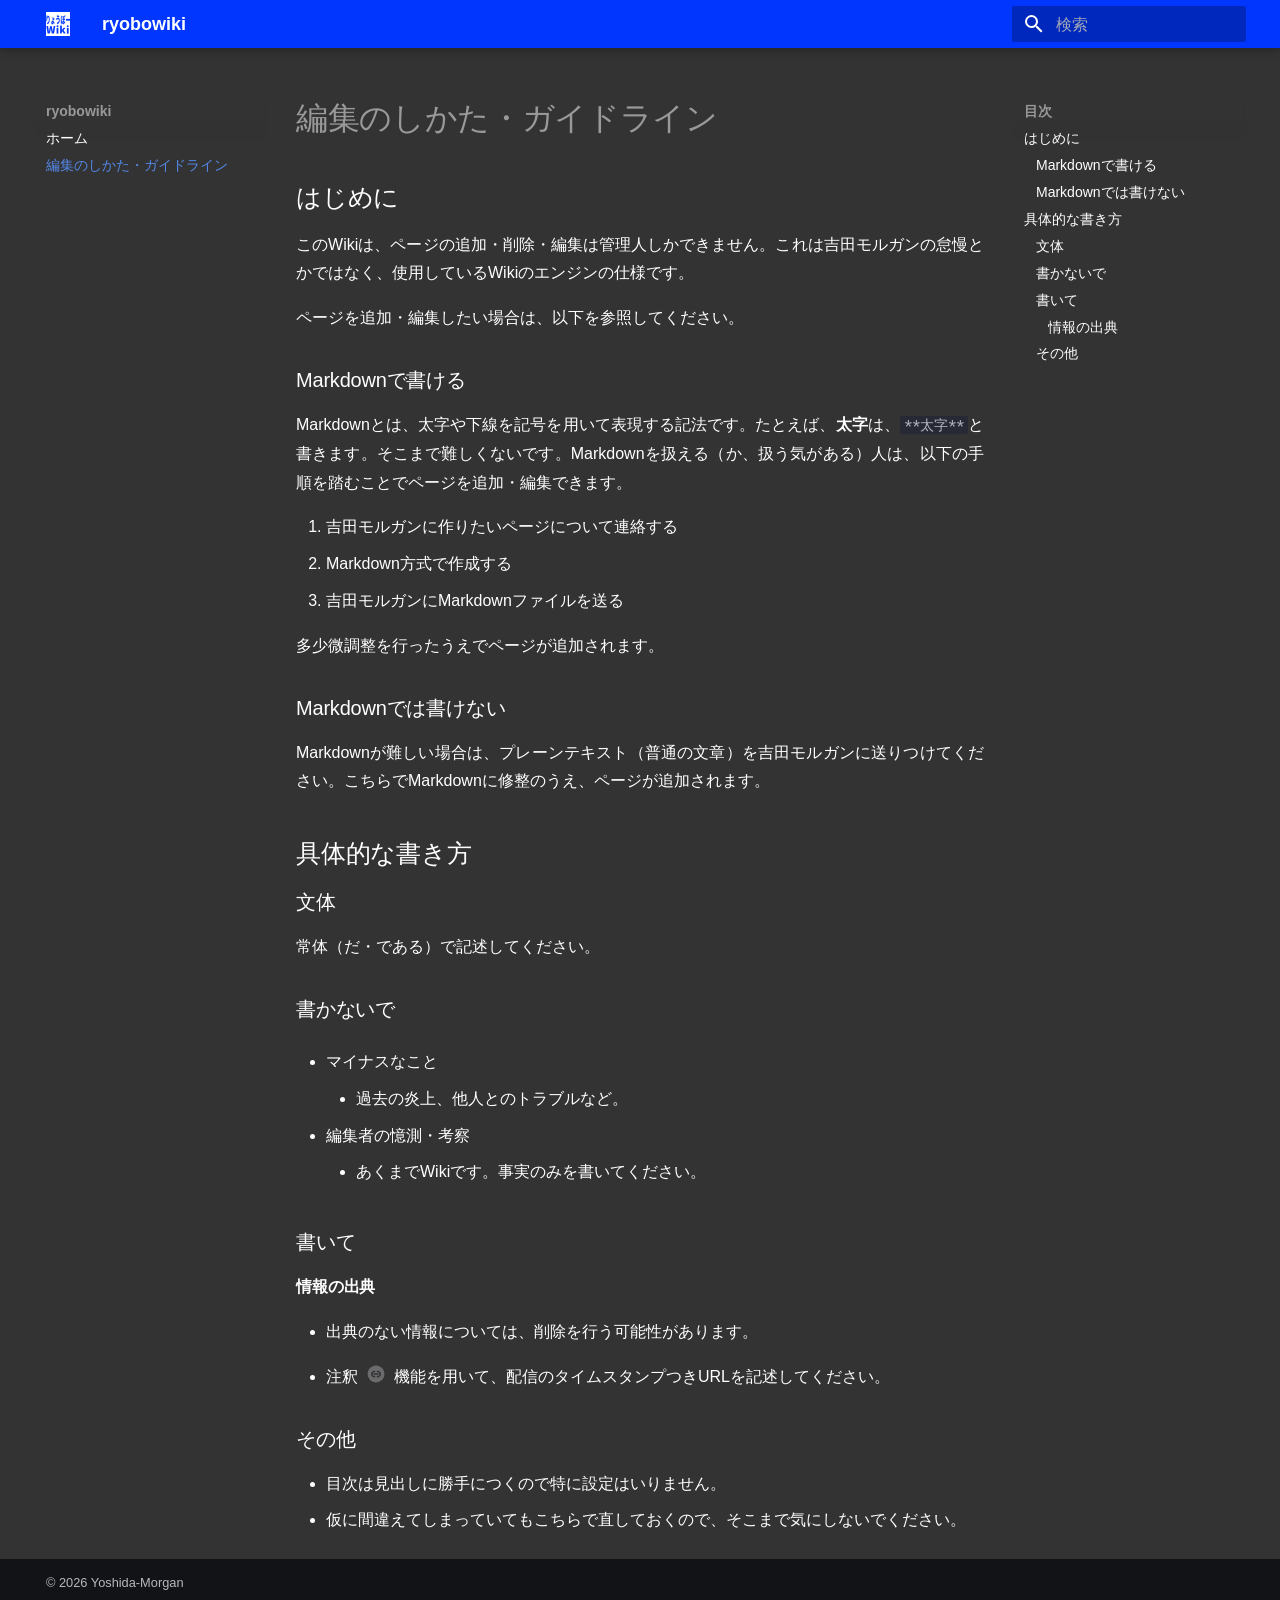
==== guideline/index.html @ 567aecd1 "Deployed 06bd324 with MkDocs version: 1.6.1" ====
<!doctype html>
<html lang="ja" class="no-js">
  <head>
    
      <meta charset="utf-8">
      <meta name="viewport" content="width=device-width,initial-scale=1">
      
      
        <meta name="author" content="yoshida morgan">
      
      
        <link rel="canonical" href="https://yoshida-morgan.github.io/ryobowiki/guideline/">
      
      
        <link rel="prev" href="..">
      
      
      
      <link rel="icon" href="../assets/favicon.ico">
      <meta name="generator" content="mkdocs-1.6.1, mkdocs-material-9.6.17">
    
    
      
        <title>編集のしかた・ガイドライン - ryobowiki</title>
      
    
    
      <link rel="stylesheet" href="../assets/stylesheets/main.7e37652d.min.css">
      
        
        <link rel="stylesheet" href="../assets/stylesheets/palette.06af60db.min.css">
      
      

  
  
  
  
  <style>:root{--md-annotation-icon:url('data:image/svg+xml;charset=utf-8,%3Csvg%20xmlns%3D%22http%3A//www.w3.org/2000/svg%22%20viewBox%3D%220%200%2024%2024%22%3E%3Cpath%20d%3D%22M8.17%202.76A10.1%2010.1%200%200%201%2012%202c1.31%200%202.61.26%203.83.76%201.21.5%202.31%201.24%203.24%202.17s1.67%202.03%202.17%203.24c.5%201.22.76%202.52.76%203.83%200%202.65-1.05%205.2-2.93%207.07A9.97%209.97%200%200%201%2012%2022a10.1%2010.1%200%200%201-3.83-.76%2010%2010%200%200%201-3.24-2.17A9.97%209.97%200%200%201%202%2012c0-2.65%201.05-5.2%202.93-7.07.93-.93%202.03-1.67%203.24-2.17M10%2016h1v-2h-1c-.33%200-2-.1-2-2%200-1.83%201.54-2%202-2h1V8h-1c-1.61%200-4%201.07-4%204%200%202.94%202.39%204%204%204m3%200h1c1.61%200%204-1.06%204-4%200-2.93-2.39-4-4-4h-1v2h1c.33%200%202%20.1%202%202%200%201.83-1.54%202-2%202h-1zm-4-3h6v-2H9z%22/%3E%3C/svg%3E');}</style>


    
    
      
    
    
      
        
        
        <link rel="preconnect" href="https://fonts.gstatic.com" crossorigin>
        <link rel="stylesheet" href="https://fonts.googleapis.com/css?family=Roboto:300,300i,400,400i,700,700i%7CRoboto+Mono:400,400i,700,700i&display=fallback">
        <style>:root{--md-text-font:"Roboto";--md-code-font:"Roboto Mono"}</style>
      
    
    
      <link rel="stylesheet" href="../stylesheets/extra.css">
    
    <script>__md_scope=new URL("..",location),__md_hash=e=>[...e].reduce(((e,_)=>(e<<5)-e+_.charCodeAt(0)),0),__md_get=(e,_=localStorage,t=__md_scope)=>JSON.parse(_.getItem(t.pathname+"."+e)),__md_set=(e,_,t=localStorage,a=__md_scope)=>{try{t.setItem(a.pathname+"."+e,JSON.stringify(_))}catch(e){}}</script>
    
      

    
    
    
  </head>
  
  
    
    
    
    
    
    <body dir="ltr" data-md-color-scheme="slate" data-md-color-primary="indigo" data-md-color-accent="indigo">
  
    
    <input class="md-toggle" data-md-toggle="drawer" type="checkbox" id="__drawer" autocomplete="off">
    <input class="md-toggle" data-md-toggle="search" type="checkbox" id="__search" autocomplete="off">
    <label class="md-overlay" for="__drawer"></label>
    <div data-md-component="skip">
      
        
        <a href="#_1" class="md-skip">
          コンテンツにスキップ
        </a>
      
    </div>
    <div data-md-component="announce">
      
    </div>
    
    
      

  

<header class="md-header md-header--shadow" data-md-component="header">
  <nav class="md-header__inner md-grid" aria-label="ヘッダー">
    <a href=".." title="ryobowiki" class="md-header__button md-logo" aria-label="ryobowiki" data-md-component="logo">
      
  <img src="../assets/logo.png" alt="logo">

    </a>
    <label class="md-header__button md-icon" for="__drawer">
      
      <svg xmlns="http://www.w3.org/2000/svg" viewBox="0 0 24 24"><path d="M3 6h18v2H3zm0 5h18v2H3zm0 5h18v2H3z"/></svg>
    </label>
    <div class="md-header__title" data-md-component="header-title">
      <div class="md-header__ellipsis">
        <div class="md-header__topic">
          <span class="md-ellipsis">
            ryobowiki
          </span>
        </div>
        <div class="md-header__topic" data-md-component="header-topic">
          <span class="md-ellipsis">
            
              編集のしかた・ガイドライン
            
          </span>
        </div>
      </div>
    </div>
    
      
    
    
    
    
      
      
        <label class="md-header__button md-icon" for="__search">
          
          <svg xmlns="http://www.w3.org/2000/svg" viewBox="0 0 24 24"><path d="M9.5 3A6.5 6.5 0 0 1 16 9.5c0 1.61-.59 3.09-1.56 4.23l.27.27h.79l5 5-1.5 1.5-5-5v-.79l-.27-.27A6.52 6.52 0 0 1 9.5 16 6.5 6.5 0 0 1 3 9.5 6.5 6.5 0 0 1 9.5 3m0 2C7 5 5 7 5 9.5S7 14 9.5 14 14 12 14 9.5 12 5 9.5 5"/></svg>
        </label>
        <div class="md-search" data-md-component="search" role="dialog">
  <label class="md-search__overlay" for="__search"></label>
  <div class="md-search__inner" role="search">
    <form class="md-search__form" name="search">
      <input type="text" class="md-search__input" name="query" aria-label="検索" placeholder="検索" autocapitalize="off" autocorrect="off" autocomplete="off" spellcheck="false" data-md-component="search-query" required>
      <label class="md-search__icon md-icon" for="__search">
        
        <svg xmlns="http://www.w3.org/2000/svg" viewBox="0 0 24 24"><path d="M9.5 3A6.5 6.5 0 0 1 16 9.5c0 1.61-.59 3.09-1.56 4.23l.27.27h.79l5 5-1.5 1.5-5-5v-.79l-.27-.27A6.52 6.52 0 0 1 9.5 16 6.5 6.5 0 0 1 3 9.5 6.5 6.5 0 0 1 9.5 3m0 2C7 5 5 7 5 9.5S7 14 9.5 14 14 12 14 9.5 12 5 9.5 5"/></svg>
        
        <svg xmlns="http://www.w3.org/2000/svg" viewBox="0 0 24 24"><path d="M20 11v2H8l5.5 5.5-1.42 1.42L4.16 12l7.92-7.92L13.5 5.5 8 11z"/></svg>
      </label>
      <nav class="md-search__options" aria-label="検索">
        
        <button type="reset" class="md-search__icon md-icon" title="クリア" aria-label="クリア" tabindex="-1">
          
          <svg xmlns="http://www.w3.org/2000/svg" viewBox="0 0 24 24"><path d="M19 6.41 17.59 5 12 10.59 6.41 5 5 6.41 10.59 12 5 17.59 6.41 19 12 13.41 17.59 19 19 17.59 13.41 12z"/></svg>
        </button>
      </nav>
      
    </form>
    <div class="md-search__output">
      <div class="md-search__scrollwrap" tabindex="0" data-md-scrollfix>
        <div class="md-search-result" data-md-component="search-result">
          <div class="md-search-result__meta">
            検索を初期化
          </div>
          <ol class="md-search-result__list" role="presentation"></ol>
        </div>
      </div>
    </div>
  </div>
</div>
      
    
    
  </nav>
  
</header>
    
    <div class="md-container" data-md-component="container">
      
      
        
          
        
      
      <main class="md-main" data-md-component="main">
        <div class="md-main__inner md-grid">
          
            
              
              <div class="md-sidebar md-sidebar--primary" data-md-component="sidebar" data-md-type="navigation" >
                <div class="md-sidebar__scrollwrap">
                  <div class="md-sidebar__inner">
                    



<nav class="md-nav md-nav--primary" aria-label="ナビゲーション" data-md-level="0">
  <label class="md-nav__title" for="__drawer">
    <a href=".." title="ryobowiki" class="md-nav__button md-logo" aria-label="ryobowiki" data-md-component="logo">
      
  <img src="../assets/logo.png" alt="logo">

    </a>
    ryobowiki
  </label>
  
  <ul class="md-nav__list" data-md-scrollfix>
    
      
      
  
  
  
  
    <li class="md-nav__item">
      <a href=".." class="md-nav__link">
        
  
  
  <span class="md-ellipsis">
    ホーム
    
  </span>
  

      </a>
    </li>
  

    
      
      
  
  
    
  
  
  
    <li class="md-nav__item md-nav__item--active">
      
      <input class="md-nav__toggle md-toggle" type="checkbox" id="__toc">
      
      
        
      
      
        <label class="md-nav__link md-nav__link--active" for="__toc">
          
  
  
  <span class="md-ellipsis">
    編集のしかた・ガイドライン
    
  </span>
  

          <span class="md-nav__icon md-icon"></span>
        </label>
      
      <a href="./" class="md-nav__link md-nav__link--active">
        
  
  
  <span class="md-ellipsis">
    編集のしかた・ガイドライン
    
  </span>
  

      </a>
      
        

<nav class="md-nav md-nav--secondary" aria-label="目次">
  
  
  
    
  
  
    <label class="md-nav__title" for="__toc">
      <span class="md-nav__icon md-icon"></span>
      目次
    </label>
    <ul class="md-nav__list" data-md-component="toc" data-md-scrollfix>
      
        <li class="md-nav__item">
  <a href="#_2" class="md-nav__link">
    <span class="md-ellipsis">
      はじめに
    </span>
  </a>
  
    <nav class="md-nav" aria-label="はじめに">
      <ul class="md-nav__list">
        
          <li class="md-nav__item">
  <a href="#markdown" class="md-nav__link">
    <span class="md-ellipsis">
      Markdownで書ける
    </span>
  </a>
  
</li>
        
          <li class="md-nav__item">
  <a href="#markdown_1" class="md-nav__link">
    <span class="md-ellipsis">
      Markdownでは書けない
    </span>
  </a>
  
</li>
        
      </ul>
    </nav>
  
</li>
      
        <li class="md-nav__item">
  <a href="#_3" class="md-nav__link">
    <span class="md-ellipsis">
      具体的な書き方
    </span>
  </a>
  
    <nav class="md-nav" aria-label="具体的な書き方">
      <ul class="md-nav__list">
        
          <li class="md-nav__item">
  <a href="#_4" class="md-nav__link">
    <span class="md-ellipsis">
      文体
    </span>
  </a>
  
</li>
        
          <li class="md-nav__item">
  <a href="#_5" class="md-nav__link">
    <span class="md-ellipsis">
      書かないで
    </span>
  </a>
  
</li>
        
          <li class="md-nav__item">
  <a href="#_6" class="md-nav__link">
    <span class="md-ellipsis">
      書いて
    </span>
  </a>
  
    <nav class="md-nav" aria-label="書いて">
      <ul class="md-nav__list">
        
          <li class="md-nav__item">
  <a href="#_7" class="md-nav__link">
    <span class="md-ellipsis">
      情報の出典
    </span>
  </a>
  
</li>
        
      </ul>
    </nav>
  
</li>
        
          <li class="md-nav__item">
  <a href="#_8" class="md-nav__link">
    <span class="md-ellipsis">
      その他
    </span>
  </a>
  
</li>
        
      </ul>
    </nav>
  
</li>
      
    </ul>
  
</nav>
      
    </li>
  

    
  </ul>
</nav>
                  </div>
                </div>
              </div>
            
            
              
              <div class="md-sidebar md-sidebar--secondary" data-md-component="sidebar" data-md-type="toc" >
                <div class="md-sidebar__scrollwrap">
                  <div class="md-sidebar__inner">
                    

<nav class="md-nav md-nav--secondary" aria-label="目次">
  
  
  
    
  
  
    <label class="md-nav__title" for="__toc">
      <span class="md-nav__icon md-icon"></span>
      目次
    </label>
    <ul class="md-nav__list" data-md-component="toc" data-md-scrollfix>
      
        <li class="md-nav__item">
  <a href="#_2" class="md-nav__link">
    <span class="md-ellipsis">
      はじめに
    </span>
  </a>
  
    <nav class="md-nav" aria-label="はじめに">
      <ul class="md-nav__list">
        
          <li class="md-nav__item">
  <a href="#markdown" class="md-nav__link">
    <span class="md-ellipsis">
      Markdownで書ける
    </span>
  </a>
  
</li>
        
          <li class="md-nav__item">
  <a href="#markdown_1" class="md-nav__link">
    <span class="md-ellipsis">
      Markdownでは書けない
    </span>
  </a>
  
</li>
        
      </ul>
    </nav>
  
</li>
      
        <li class="md-nav__item">
  <a href="#_3" class="md-nav__link">
    <span class="md-ellipsis">
      具体的な書き方
    </span>
  </a>
  
    <nav class="md-nav" aria-label="具体的な書き方">
      <ul class="md-nav__list">
        
          <li class="md-nav__item">
  <a href="#_4" class="md-nav__link">
    <span class="md-ellipsis">
      文体
    </span>
  </a>
  
</li>
        
          <li class="md-nav__item">
  <a href="#_5" class="md-nav__link">
    <span class="md-ellipsis">
      書かないで
    </span>
  </a>
  
</li>
        
          <li class="md-nav__item">
  <a href="#_6" class="md-nav__link">
    <span class="md-ellipsis">
      書いて
    </span>
  </a>
  
    <nav class="md-nav" aria-label="書いて">
      <ul class="md-nav__list">
        
          <li class="md-nav__item">
  <a href="#_7" class="md-nav__link">
    <span class="md-ellipsis">
      情報の出典
    </span>
  </a>
  
</li>
        
      </ul>
    </nav>
  
</li>
        
          <li class="md-nav__item">
  <a href="#_8" class="md-nav__link">
    <span class="md-ellipsis">
      その他
    </span>
  </a>
  
</li>
        
      </ul>
    </nav>
  
</li>
      
    </ul>
  
</nav>
                  </div>
                </div>
              </div>
            
          
          
            <div class="md-content" data-md-component="content">
              <article class="md-content__inner md-typeset">
                
                  



<h1 id="_1">編集のしかた・ガイドライン</h1>
<h2 id="_2">はじめに</h2>
<p>このWikiは、ページの追加・削除・編集は管理人しかできません。これは吉田モルガンの怠慢とかではなく、使用しているWikiのエンジンの仕様です。</p>
<p>ページを追加・編集したい場合は、以下を参照してください。</p>
<h3 id="markdown">Markdownで書ける</h3>
<p>Markdownとは、太字や下線を記号を用いて表現する記法です。たとえば、<strong>太字</strong>は、<code>**太字**</code>と書きます。そこまで難しくないです。Markdownを扱える（か、扱う気がある）人は、以下の手順を踏むことでページを追加・編集できます。</p>
<ol>
<li>吉田モルガンに作りたいページについて連絡する</li>
<li>Markdown方式で作成する</li>
<li>吉田モルガンにMarkdownファイルを送る</li>
</ol>
<p>多少微調整を行ったうえでページが追加されます。</p>
<h3 id="markdown_1">Markdownでは書けない</h3>
<p>Markdownが難しい場合は、プレーンテキスト（普通の文章）を吉田モルガンに送りつけてください。こちらでMarkdownに修整のうえ、ページが追加されます。</p>
<h2 id="_3">具体的な書き方</h2>
<h3 id="_4">文体</h3>
<p>常体（だ・である）で記述してください。</p>
<h3 id="_5">書かないで</h3>
<ul>
<li>
<p>マイナスなこと</p>
<ul>
<li>過去の炎上、他人とのトラブルなど。</li>
</ul>
</li>
<li>
<p>編集者の憶測・考察</p>
<ul>
<li>あくまでWikiです。事実のみを書いてください。</li>
</ul>
</li>
</ul>
<h3 id="_6">書いて</h3>
<h4 id="_7">情報の出典</h4>
<ul>
<li>出典のない情報については、削除を行う可能性があります。</li>
</ul>
<div class="annotate">
<ul>
<li>注釈 (1) 機能を用いて、配信のタイムスタンプつきURLを記述してください。</li>
</ul>
</div>
<ol>
<li>これのこと</li>
</ol>
<h3 id="_8">その他</h3>
<ul>
<li>目次は見出しに勝手につくので特に設定はいりません。</li>
<li>仮に間違えてしまっていてもこちらで直しておくので、そこまで気にしないでください。</li>
</ul>












                
              </article>
            </div>
          
          
<script>var target=document.getElementById(location.hash.slice(1));target&&target.name&&(target.checked=target.name.startsWith("__tabbed_"))</script>
        </div>
        
      </main>
      
        <footer class="md-footer">
  
  <div class="md-footer-meta md-typeset">
    <div class="md-footer-meta__inner md-grid">
      <div class="md-copyright">
  
    <div class="md-copyright__highlight">
      © 2026 Yoshida-Morgan
    </div>
  
  
    Made with
    <a href="https://squidfunk.github.io/mkdocs-material/" target="_blank" rel="noopener">
      Material for MkDocs
    </a>
  
</div>
      
    </div>
  </div>
</footer>
      
    </div>
    <div class="md-dialog" data-md-component="dialog">
      <div class="md-dialog__inner md-typeset"></div>
    </div>
    
    
    
      
      <script id="__config" type="application/json">{"base": "..", "features": [], "search": "../assets/javascripts/workers/search.973d3a69.min.js", "tags": null, "translations": {"clipboard.copied": "\u30b3\u30d4\u30fc\u3057\u307e\u3057\u305f", "clipboard.copy": "\u30af\u30ea\u30c3\u30d7\u30dc\u30fc\u30c9\u3078\u30b3\u30d4\u30fc", "search.result.more.one": "\u3053\u306e\u30da\u30fc\u30b8\u5185\u306b\u3082\u30461\u4ef6\u898b\u3064\u304b\u308a\u307e\u3057\u305f", "search.result.more.other": "\u3053\u306e\u30da\u30fc\u30b8\u5185\u306b\u3042\u3068#\u4ef6\u898b\u3064\u304b\u308a\u307e\u3057\u305f", "search.result.none": "\u4f55\u3082\u898b\u3064\u304b\u308a\u307e\u305b\u3093\u3067\u3057\u305f", "search.result.one": "1\u4ef6\u898b\u3064\u304b\u308a\u307e\u3057\u305f", "search.result.other": "#\u4ef6\u898b\u3064\u304b\u308a\u307e\u3057\u305f", "search.result.placeholder": "\u691c\u7d22\u30ad\u30fc\u30ef\u30fc\u30c9\u3092\u5165\u529b\u3057\u3066\u304f\u3060\u3055\u3044", "search.result.term.missing": "\u691c\u7d22\u306b\u542b\u307e\u308c\u306a\u3044", "select.version": "\u30d0\u30fc\u30b8\u30e7\u30f3\u5207\u308a\u66ff\u3048"}, "version": null}</script>
    
    
      <script src="../assets/javascripts/bundle.92b07e13.min.js"></script>
      
    
  </body>
</html>
---- assets/stylesheets/main.7e37652d.min.css ----
@charset "UTF-8";html{-webkit-text-size-adjust:none;-moz-text-size-adjust:none;text-size-adjust:none;box-sizing:border-box}*,:after,:before{box-sizing:inherit}@media (prefers-reduced-motion){*,:after,:before{transition:none!important}}body{margin:0}a,button,input,label{-webkit-tap-highlight-color:transparent}a{color:inherit;text-decoration:none}hr{border:0;box-sizing:initial;display:block;height:.05rem;overflow:visible;padding:0}small{font-size:80%}sub,sup{line-height:1em}img{border-style:none}table{border-collapse:initial;border-spacing:0}td,th{font-weight:400;vertical-align:top}button{background:#0000;border:0;font-family:inherit;font-size:inherit;margin:0;padding:0}input{border:0;outline:none}:root{--md-primary-fg-color:#4051b5;--md-primary-fg-color--light:#5d6cc0;--md-primary-fg-color--dark:#303fa1;--md-primary-bg-color:#fff;--md-primary-bg-color--light:#ffffffb3;--md-accent-fg-color:#526cfe;--md-accent-fg-color--transparent:#526cfe1a;--md-accent-bg-color:#fff;--md-accent-bg-color--light:#ffffffb3}[data-md-color-scheme=default]{color-scheme:light}[data-md-color-scheme=default] img[src$="#gh-dark-mode-only"],[data-md-color-scheme=default] img[src$="#only-dark"]{display:none}:root,[data-md-color-scheme=default]{--md-hue:225deg;--md-default-fg-color:#000000de;--md-default-fg-color--light:#0000008a;--md-default-fg-color--lighter:#00000052;--md-default-fg-color--lightest:#00000012;--md-default-bg-color:#fff;--md-default-bg-color--light:#ffffffb3;--md-default-bg-color--lighter:#ffffff4d;--md-default-bg-color--lightest:#ffffff1f;--md-code-fg-color:#36464e;--md-code-bg-color:#f5f5f5;--md-code-hl-color:#4287ff;--md-code-hl-color--light:#4287ff1a;--md-code-hl-number-color:#d52a2a;--md-code-hl-special-color:#db1457;--md-code-hl-function-color:#a846b9;--md-code-hl-constant-color:#6e59d9;--md-code-hl-keyword-color:#3f6ec6;--md-code-hl-string-color:#1c7d4d;--md-code-hl-name-color:var(--md-code-fg-color);--md-code-hl-operator-color:var(--md-default-fg-color--light);--md-code-hl-punctuation-color:var(--md-default-fg-color--light);--md-code-hl-comment-color:var(--md-default-fg-color--light);--md-code-hl-generic-color:var(--md-default-fg-color--light);--md-code-hl-variable-color:var(--md-default-fg-color--light);--md-typeset-color:var(--md-default-fg-color);--md-typeset-a-color:var(--md-primary-fg-color);--md-typeset-del-color:#f5503d26;--md-typeset-ins-color:#0bd57026;--md-typeset-kbd-color:#fafafa;--md-typeset-kbd-accent-color:#fff;--md-typeset-kbd-border-color:#b8b8b8;--md-typeset-mark-color:#ffff0080;--md-typeset-table-color:#0000001f;--md-typeset-table-color--light:rgba(0,0,0,.035);--md-admonition-fg-color:var(--md-default-fg-color);--md-admonition-bg-color:var(--md-default-bg-color);--md-warning-fg-color:#000000de;--md-warning-bg-color:#ff9;--md-footer-fg-color:#fff;--md-footer-fg-color--light:#ffffffb3;--md-footer-fg-color--lighter:#ffffff73;--md-footer-bg-color:#000000de;--md-footer-bg-color--dark:#00000052;--md-shadow-z1:0 0.2rem 0.5rem #0000000d,0 0 0.05rem #0000001a;--md-shadow-z2:0 0.2rem 0.5rem #0000001a,0 0 0.05rem #00000040;--md-shadow-z3:0 0.2rem 0.5rem #0003,0 0 0.05rem #00000059}.md-icon svg{fill:currentcolor;display:block;height:1.2rem;width:1.2rem}body{-webkit-font-smoothing:antialiased;-moz-osx-font-smoothing:grayscale;--md-text-font-family:var(--md-text-font,_),-apple-system,BlinkMacSystemFont,Helvetica,Arial,sans-serif;--md-code-font-family:var(--md-code-font,_),SFMono-Regular,Consolas,Menlo,monospace}aside,body,input{font-feature-settings:"kern","liga";color:var(--md-typeset-color);font-family:var(--md-text-font-family)}code,kbd,pre{font-feature-settings:"kern";font-family:var(--md-code-font-family)}:root{--md-typeset-table-sort-icon:url('data:image/svg+xml;charset=utf-8,<svg xmlns="http://www.w3.org/2000/svg" viewBox="0 0 24 24"><path d="m18 21-4-4h3V7h-3l4-4 4 4h-3v10h3M2 19v-2h10v2M2 13v-2h7v2M2 7V5h4v2z"/></svg>');--md-typeset-table-sort-icon--asc:url('data:image/svg+xml;charset=utf-8,<svg xmlns="http://www.w3.org/2000/svg" viewBox="0 0 24 24"><path d="M19 17h3l-4 4-4-4h3V3h2M2 17h10v2H2M6 5v2H2V5m0 6h7v2H2z"/></svg>');--md-typeset-table-sort-icon--desc:url('data:image/svg+xml;charset=utf-8,<svg xmlns="http://www.w3.org/2000/svg" viewBox="0 0 24 24"><path d="M19 7h3l-4-4-4 4h3v14h2M2 17h10v2H2M6 5v2H2V5m0 6h7v2H2z"/></svg>')}.md-typeset{-webkit-print-color-adjust:exact;color-adjust:exact;font-size:.8rem;line-height:1.6;overflow-wrap:break-word}@media print{.md-typeset{font-size:.68rem}}.md-typeset blockquote,.md-typeset dl,.md-typeset figure,.md-typeset ol,.md-typeset pre,.md-typeset ul{margin-bottom:1em;margin-top:1em}.md-typeset h1{color:var(--md-default-fg-color--light);font-size:2em;line-height:1.3;margin:0 0 1.25em}.md-typeset h1,.md-typeset h2{font-weight:300;letter-spacing:-.01em}.md-typeset h2{font-size:1.5625em;line-height:1.4;margin:1.6em 0 .64em}.md-typeset h3{font-size:1.25em;font-weight:400;letter-spacing:-.01em;line-height:1.5;margin:1.6em 0 .8em}.md-typeset h2+h3{margin-top:.8em}.md-typeset h4{font-weight:700;letter-spacing:-.01em;margin:1em 0}.md-typeset h5,.md-typeset h6{color:var(--md-default-fg-color--light);font-size:.8em;font-weight:700;letter-spacing:-.01em;margin:1.25em 0}.md-typeset h5{text-transform:uppercase}.md-typeset h5 code{text-transform:none}.md-typeset hr{border-bottom:.05rem solid var(--md-default-fg-color--lightest);display:flow-root;margin:1.5em 0}.md-typeset a{color:var(--md-typeset-a-color);word-break:break-word}.md-typeset a,.md-typeset a:before{transition:color 125ms}.md-typeset a:focus,.md-typeset a:hover{color:var(--md-accent-fg-color)}.md-typeset a:focus code,.md-typeset a:hover code{background-color:var(--md-accent-fg-color--transparent)}.md-typeset a code{color:currentcolor;transition:background-color 125ms}.md-typeset a.focus-visible{outline-color:var(--md-accent-fg-color);outline-offset:.2rem}.md-typeset code,.md-typeset kbd,.md-typeset pre{color:var(--md-code-fg-color);direction:ltr;font-variant-ligatures:none}@media print{.md-typeset code,.md-typeset kbd,.md-typeset pre{white-space:pre-wrap}}.md-typeset code{background-color:var(--md-code-bg-color);border-radius:.1rem;-webkit-box-decoration-break:clone;box-decoration-break:clone;font-size:.85em;padding:0 .2941176471em;word-break:break-word}.md-typeset code:not(.focus-visible){-webkit-tap-highlight-color:transparent;outline:none}.md-typeset pre{display:flow-root;line-height:1.4;position:relative}.md-typeset pre>code{-webkit-box-decoration-break:slice;box-decoration-break:slice;box-shadow:none;display:block;margin:0;outline-color:var(--md-accent-fg-color);overflow:auto;padding:.7720588235em 1.1764705882em;scrollbar-color:var(--md-default-fg-color--lighter) #0000;scrollbar-width:thin;touch-action:auto;word-break:normal}.md-typeset pre>code:hover{scrollbar-color:var(--md-accent-fg-color) #0000}.md-typeset pre>code::-webkit-scrollbar{height:.2rem;width:.2rem}.md-typeset pre>code::-webkit-scrollbar-thumb{background-color:var(--md-default-fg-color--lighter)}.md-typeset pre>code::-webkit-scrollbar-thumb:hover{background-color:var(--md-accent-fg-color)}.md-typeset kbd{background-color:var(--md-typeset-kbd-color);border-radius:.1rem;box-shadow:0 .1rem 0 .05rem var(--md-typeset-kbd-border-color),0 .1rem 0 var(--md-typeset-kbd-border-color),0 -.1rem .2rem var(--md-typeset-kbd-accent-color) inset;color:var(--md-default-fg-color);display:inline-block;font-size:.75em;padding:0 .6666666667em;vertical-align:text-top;word-break:break-word}.md-typeset mark{background-color:var(--md-typeset-mark-color);-webkit-box-decoration-break:clone;box-decoration-break:clone;color:inherit;word-break:break-word}.md-typeset abbr{border-bottom:.05rem dotted var(--md-default-fg-color--light);cursor:help;text-decoration:none}.md-typeset small{opacity:.75}[dir=ltr] .md-typeset sub,[dir=ltr] .md-typeset sup{margin-left:.078125em}[dir=rtl] .md-typeset sub,[dir=rtl] .md-typeset sup{margin-right:.078125em}[dir=ltr] .md-typeset blockquote{padding-left:.6rem}[dir=rtl] .md-typeset blockquote{padding-right:.6rem}[dir=ltr] .md-typeset blockquote{border-left:.2rem solid var(--md-default-fg-color--lighter)}[dir=rtl] .md-typeset blockquote{border-right:.2rem solid var(--md-default-fg-color--lighter)}.md-typeset blockquote{color:var(--md-default-fg-color--light);margin-left:0;margin-right:0}.md-typeset ul{list-style-type:disc}.md-typeset ul[type]{list-style-type:revert-layer}[dir=ltr] .md-typeset ol,[dir=ltr] .md-typeset ul{margin-left:.625em}[dir=rtl] .md-typeset ol,[dir=rtl] .md-typeset ul{margin-right:.625em}.md-typeset ol,.md-typeset ul{padding:0}.md-typeset ol:not([hidden]),.md-typeset ul:not([hidden]){display:flow-root}.md-typeset ol ol,.md-typeset ul ol{list-style-type:lower-alpha}.md-typeset ol ol ol,.md-typeset ul ol ol{list-style-type:lower-roman}.md-typeset ol ol ol ol,.md-typeset ul ol ol ol{list-style-type:upper-alpha}.md-typeset ol ol ol ol ol,.md-typeset ul ol ol ol ol{list-style-type:upper-roman}.md-typeset ol[type],.md-typeset ul[type]{list-style-type:revert-layer}[dir=ltr] .md-typeset ol li,[dir=ltr] .md-typeset ul li{margin-left:1.25em}[dir=rtl] .md-typeset ol li,[dir=rtl] .md-typeset ul li{margin-right:1.25em}.md-typeset ol li,.md-typeset ul li{margin-bottom:.5em}.md-typeset ol li blockquote,.md-typeset ol li p,.md-typeset ul li blockquote,.md-typeset ul li p{margin:.5em 0}.md-typeset ol li:last-child,.md-typeset ul li:last-child{margin-bottom:0}[dir=ltr] .md-typeset ol li ol,[dir=ltr] .md-typeset ol li ul,[dir=ltr] .md-typeset ul li ol,[dir=ltr] .md-typeset ul li ul{margin-left:.625em}[dir=rtl] .md-typeset ol li ol,[dir=rtl] .md-typeset ol li ul,[dir=rtl] .md-typeset ul li ol,[dir=rtl] .md-typeset ul li ul{margin-right:.625em}.md-typeset ol li ol,.md-typeset ol li ul,.md-typeset ul li ol,.md-typeset ul li ul{margin-bottom:.5em;margin-top:.5em}[dir=ltr] .md-typeset dd{margin-left:1.875em}[dir=rtl] .md-typeset dd{margin-right:1.875em}.md-typeset dd{margin-bottom:1.5em;margin-top:1em}.md-typeset img,.md-typeset svg,.md-typeset video{height:auto;max-width:100%}.md-typeset img[align=left]{margin:1em 1em 1em 0}.md-typeset img[align=right]{margin:1em 0 1em 1em}.md-typeset img[align]:only-child{margin-top:0}.md-typeset figure{display:flow-root;margin:1em auto;max-width:100%;text-align:center;width:-moz-fit-content;width:fit-content}.md-typeset figure img{display:block;margin:0 auto}.md-typeset figcaption{font-style:italic;margin:1em auto;max-width:24rem}.md-typeset iframe{max-width:100%}.md-typeset table:not([class]){background-color:var(--md-default-bg-color);border:.05rem solid var(--md-typeset-table-color);border-radius:.1rem;display:inline-block;font-size:.64rem;max-width:100%;overflow:auto;touch-action:auto}@media print{.md-typeset table:not([class]){display:table}}.md-typeset table:not([class])+*{margin-top:1.5em}.md-typeset table:not([class]) td>:first-child,.md-typeset table:not([class]) th>:first-child{margin-top:0}.md-typeset table:not([class]) td>:last-child,.md-typeset table:not([class]) th>:last-child{margin-bottom:0}.md-typeset table:not([class]) td:not([align]),.md-typeset table:not([class]) th:not([align]){text-align:left}[dir=rtl] .md-typeset table:not([class]) td:not([align]),[dir=rtl] .md-typeset table:not([class]) th:not([align]){text-align:right}.md-typeset table:not([class]) th{font-weight:700;min-width:5rem;padding:.9375em 1.25em;vertical-align:top}.md-typeset table:not([class]) td{border-top:.05rem solid var(--md-typeset-table-color);padding:.9375em 1.25em;vertical-align:top}.md-typeset table:not([class]) tbody tr{transition:background-color 125ms}.md-typeset table:not([class]) tbody tr:hover{background-color:var(--md-typeset-table-color--light);box-shadow:0 .05rem 0 var(--md-default-bg-color) inset}.md-typeset table:not([class]) a{word-break:normal}.md-typeset table th[role=columnheader]{cursor:pointer}[dir=ltr] .md-typeset table th[role=columnheader]:after{margin-left:.5em}[dir=rtl] .md-typeset table th[role=columnheader]:after{margin-right:.5em}.md-typeset table th[role=columnheader]:after{content:"";display:inline-block;height:1.2em;-webkit-mask-image:var(--md-typeset-table-sort-icon);mask-image:var(--md-typeset-table-sort-icon);-webkit-mask-repeat:no-repeat;mask-repeat:no-repeat;-webkit-mask-size:contain;mask-size:contain;transition:background-color 125ms;vertical-align:text-bottom;width:1.2em}.md-typeset table th[role=columnheader]:hover:after{background-color:var(--md-default-fg-color--lighter)}.md-typeset table th[role=columnheader][aria-sort=ascending]:after{background-color:var(--md-default-fg-color--light);-webkit-mask-image:var(--md-typeset-table-sort-icon--asc);mask-image:var(--md-typeset-table-sort-icon--asc)}.md-typeset table th[role=columnheader][aria-sort=descending]:after{background-color:var(--md-default-fg-color--light);-webkit-mask-image:var(--md-typeset-table-sort-icon--desc);mask-image:var(--md-typeset-table-sort-icon--desc)}.md-typeset__scrollwrap{margin:1em -.8rem;overflow-x:auto;touch-action:auto}.md-typeset__table{display:inline-block;margin-bottom:.5em;padding:0 .8rem}@media print{.md-typeset__table{display:block}}html .md-typeset__table table{display:table;margin:0;overflow:hidden;width:100%}@media screen and (max-width:44.984375em){.md-content__inner>pre{margin:1em -.8rem}.md-content__inner>pre code{border-radius:0}}.md-typeset .md-author{border-radius:100%;display:block;flex-shrink:0;height:1.6rem;overflow:hidden;position:relative;transition:color 125ms,transform 125ms;width:1.6rem}.md-typeset .md-author img{display:block}.md-typeset .md-author--more{background:var(--md-default-fg-color--lightest);color:var(--md-default-fg-color--lighter);font-size:.6rem;font-weight:700;line-height:1.6rem;text-align:center}.md-typeset .md-author--long{height:2.4rem;width:2.4rem}.md-typeset a.md-author{transform:scale(1)}.md-typeset a.md-author img{border-radius:100%;filter:grayscale(100%) opacity(75%);transition:filter 125ms}.md-typeset a.md-author:focus,.md-typeset a.md-author:hover{transform:scale(1.1);z-index:1}.md-typeset a.md-author:focus img,.md-typeset a.md-author:hover img{filter:grayscale(0)}.md-banner{background-color:var(--md-footer-bg-color);color:var(--md-footer-fg-color);overflow:auto}@media print{.md-banner{display:none}}.md-banner--warning{background-color:var(--md-warning-bg-color);color:var(--md-warning-fg-color)}.md-banner__inner{font-size:.7rem;margin:.6rem auto;padding:0 .8rem}[dir=ltr] .md-banner__button{float:right}[dir=rtl] .md-banner__button{float:left}.md-banner__button{color:inherit;cursor:pointer;transition:opacity .25s}.no-js .md-banner__button{display:none}.md-banner__button:hover{opacity:.7}html{font-size:125%;height:100%;overflow-x:hidden}@media screen and (min-width:100em){html{font-size:137.5%}}@media screen and (min-width:125em){html{font-size:150%}}body{background-color:var(--md-default-bg-color);display:flex;flex-direction:column;font-size:.5rem;min-height:100%;position:relative;width:100%}@media print{body{display:block}}@media screen and (max-width:59.984375em){body[data-md-scrolllock]{position:fixed}}.md-grid{margin-left:auto;margin-right:auto;max-width:61rem}.md-container{display:flex;flex-direction:column;flex-grow:1}@media print{.md-container{display:block}}.md-main{flex-grow:1}.md-main__inner{display:flex;height:100%;margin-top:1.5rem}.md-ellipsis{overflow:hidden;text-overflow:ellipsis}.md-toggle{display:none}.md-option{height:0;opacity:0;position:absolute;width:0}.md-option:checked+label:not([hidden]){display:block}.md-option.focus-visible+label{outline-color:var(--md-accent-fg-color);outline-style:auto}.md-skip{background-color:var(--md-default-fg-color);border-radius:.1rem;color:var(--md-default-bg-color);font-size:.64rem;margin:.5rem;opacity:0;outline-color:var(--md-accent-fg-color);padding:.3rem .5rem;position:fixed;transform:translateY(.4rem);z-index:-1}.md-skip:focus{opacity:1;transform:translateY(0);transition:transform .25s cubic-bezier(.4,0,.2,1),opacity 175ms 75ms;z-index:10}@page{margin:25mm}:root{--md-clipboard-icon:url('data:image/svg+xml;charset=utf-8,<svg xmlns="http://www.w3.org/2000/svg" viewBox="0 0 24 24"><path d="M19 21H8V7h11m0-2H8a2 2 0 0 0-2 2v14a2 2 0 0 0 2 2h11a2 2 0 0 0 2-2V7a2 2 0 0 0-2-2m-3-4H4a2 2 0 0 0-2 2v14h2V3h12z"/></svg>')}.md-clipboard{border-radius:.1rem;color:var(--md-default-fg-color--lightest);cursor:pointer;height:1.5em;outline-color:var(--md-accent-fg-color);outline-offset:.1rem;position:absolute;right:.5em;top:.5em;transition:color .25s;width:1.5em;z-index:1}@media print{.md-clipboard{display:none}}.md-clipboard:not(.focus-visible){-webkit-tap-highlight-color:transparent;outline:none}:hover>.md-clipboard{color:var(--md-default-fg-color--light)}.md-clipboard:focus,.md-clipboard:hover{color:var(--md-accent-fg-color)}.md-clipboard:after{background-color:currentcolor;content:"";display:block;height:1.125em;margin:0 auto;-webkit-mask-image:var(--md-clipboard-icon);mask-image:var(--md-clipboard-icon);-webkit-mask-position:center;mask-position:center;-webkit-mask-repeat:no-repeat;mask-repeat:no-repeat;-webkit-mask-size:contain;mask-size:contain;width:1.125em}.md-clipboard--inline{cursor:pointer}.md-clipboard--inline code{transition:color .25s,background-color .25s}.md-clipboard--inline:focus code,.md-clipboard--inline:hover code{background-color:var(--md-accent-fg-color--transparent);color:var(--md-accent-fg-color)}.md-typeset .md-code__content{display:grid}@keyframes consent{0%{opacity:0;transform:translateY(100%)}to{opacity:1;transform:translateY(0)}}@keyframes overlay{0%{opacity:0}to{opacity:1}}.md-consent__overlay{animation:overlay .25s both;-webkit-backdrop-filter:blur(.1rem);backdrop-filter:blur(.1rem);background-color:#0000008a;height:100%;opacity:1;position:fixed;top:0;width:100%;z-index:5}.md-consent__inner{animation:consent .5s cubic-bezier(.1,.7,.1,1) both;background-color:var(--md-default-bg-color);border:0;border-radius:.1rem;bottom:0;box-shadow:0 0 .2rem #0000001a,0 .2rem .4rem #0003;max-height:100%;overflow:auto;padding:0;position:fixed;width:100%;z-index:5}.md-consent__form{padding:.8rem}.md-consent__settings{display:none;margin:1em 0}input:checked+.md-consent__settings{display:block}.md-consent__controls{margin-bottom:.8rem}.md-typeset .md-consent__controls .md-button{display:inline}@media screen and (max-width:44.984375em){.md-typeset .md-consent__controls .md-button{display:block;margin-top:.4rem;text-align:center;width:100%}}.md-consent label{cursor:pointer}.md-content{flex-grow:1;min-width:0}.md-content__inner{margin:0 .8rem 1.2rem;padding-top:.6rem}@media screen and (min-width:76.25em){[dir=ltr] .md-sidebar--primary:not([hidden])~.md-content>.md-content__inner{margin-left:1.2rem}[dir=ltr] .md-sidebar--secondary:not([hidden])~.md-content>.md-content__inner,[dir=rtl] .md-sidebar--primary:not([hidden])~.md-content>.md-content__inner{margin-right:1.2rem}[dir=rtl] .md-sidebar--secondary:not([hidden])~.md-content>.md-content__inner{margin-left:1.2rem}}.md-content__inner:before{content:"";display:block;height:.4rem}.md-content__inner>:last-child{margin-bottom:0}[dir=ltr] .md-content__button{float:right}[dir=rtl] .md-content__button{float:left}[dir=ltr] .md-content__button{margin-left:.4rem}[dir=rtl] .md-content__button{margin-right:.4rem}.md-content__button{margin:.4rem 0;padding:0}@media print{.md-content__button{display:none}}.md-typeset .md-content__button{color:var(--md-default-fg-color--lighter)}.md-content__button svg{display:inline;vertical-align:top}[dir=rtl] .md-content__button svg{transform:scaleX(-1)}[dir=ltr] .md-dialog{right:.8rem}[dir=rtl] .md-dialog{left:.8rem}.md-dialog{background-color:var(--md-default-fg-color);border-radius:.1rem;bottom:.8rem;box-shadow:var(--md-shadow-z3);min-width:11.1rem;opacity:0;padding:.4rem .6rem;pointer-events:none;position:fixed;transform:translateY(100%);transition:transform 0ms .4s,opacity .4s;z-index:4}@media print{.md-dialog{display:none}}.md-dialog--active{opacity:1;pointer-events:auto;transform:translateY(0);transition:transform .4s cubic-bezier(.075,.85,.175,1),opacity .4s}.md-dialog__inner{color:var(--md-default-bg-color);font-size:.7rem}.md-feedback{margin:2em 0 1em;text-align:center}.md-feedback fieldset{border:none;margin:0;padding:0}.md-feedback__title{font-weight:700;margin:1em auto}.md-feedback__inner{position:relative}.md-feedback__list{display:flex;flex-wrap:wrap;place-content:baseline center;position:relative}.md-feedback__list:hover .md-icon:not(:disabled){color:var(--md-default-fg-color--lighter)}:disabled .md-feedback__list{min-height:1.8rem}.md-feedback__icon{color:var(--md-default-fg-color--light);cursor:pointer;flex-shrink:0;margin:0 .1rem;transition:color 125ms}.md-feedback__icon:not(:disabled).md-icon:hover{color:var(--md-accent-fg-color)}.md-feedback__icon:disabled{color:var(--md-default-fg-color--lightest);pointer-events:none}.md-feedback__note{opacity:0;position:relative;transform:translateY(.4rem);transition:transform .4s cubic-bezier(.1,.7,.1,1),opacity .15s}.md-feedback__note>*{margin:0 auto;max-width:16rem}:disabled .md-feedback__note{opacity:1;transform:translateY(0)}@media print{.md-feedback{display:none}}.md-footer{background-color:var(--md-footer-bg-color);color:var(--md-footer-fg-color)}@media print{.md-footer{display:none}}.md-footer__inner{justify-content:space-between;overflow:auto;padding:.2rem}.md-footer__inner:not([hidden]){display:flex}.md-footer__link{align-items:end;display:flex;flex-grow:0.01;margin-bottom:.4rem;margin-top:1rem;max-width:100%;outline-color:var(--md-accent-fg-color);overflow:hidden;transition:opacity .25s}.md-footer__link:focus,.md-footer__link:hover{opacity:.7}[dir=rtl] .md-footer__link svg{transform:scaleX(-1)}@media screen and (max-width:44.984375em){.md-footer__link--prev{flex-shrink:0}.md-footer__link--prev .md-footer__title{display:none}}[dir=ltr] .md-footer__link--next{margin-left:auto}[dir=rtl] .md-footer__link--next{margin-right:auto}.md-footer__link--next{text-align:right}[dir=rtl] .md-footer__link--next{text-align:left}.md-footer__title{flex-grow:1;font-size:.9rem;margin-bottom:.7rem;max-width:calc(100% - 2.4rem);padding:0 1rem;white-space:nowrap}.md-footer__button{margin:.2rem;padding:.4rem}.md-footer__direction{font-size:.64rem;opacity:.7}.md-footer-meta{background-color:var(--md-footer-bg-color--dark)}.md-footer-meta__inner{display:flex;flex-wrap:wrap;justify-content:space-between;padding:.2rem}html .md-footer-meta.md-typeset a{color:var(--md-footer-fg-color--light)}html .md-footer-meta.md-typeset a:focus,html .md-footer-meta.md-typeset a:hover{color:var(--md-footer-fg-color)}.md-copyright{color:var(--md-footer-fg-color--lighter);font-size:.64rem;margin:auto .6rem;padding:.4rem 0;width:100%}@media screen and (min-width:45em){.md-copyright{width:auto}}.md-copyright__highlight{color:var(--md-footer-fg-color--light)}.md-social{display:inline-flex;gap:.2rem;margin:0 .4rem;padding:.2rem 0 .6rem}@media screen and (min-width:45em){.md-social{padding:.6rem 0}}.md-social__link{display:inline-block;height:1.6rem;text-align:center;width:1.6rem}.md-social__link:before{line-height:1.9}.md-social__link svg{fill:currentcolor;max-height:.8rem;vertical-align:-25%}.md-typeset .md-button{border:.1rem solid;border-radius:.1rem;color:var(--md-primary-fg-color);cursor:pointer;display:inline-block;font-weight:700;padding:.625em 2em;transition:color 125ms,background-color 125ms,border-color 125ms}.md-typeset .md-button--primary{background-color:var(--md-primary-fg-color);border-color:var(--md-primary-fg-color);color:var(--md-primary-bg-color)}.md-typeset .md-button:focus,.md-typeset .md-button:hover{background-color:var(--md-accent-fg-color);border-color:var(--md-accent-fg-color);color:var(--md-accent-bg-color)}[dir=ltr] .md-typeset .md-input{border-top-left-radius:.1rem}[dir=ltr] .md-typeset .md-input,[dir=rtl] .md-typeset .md-input{border-top-right-radius:.1rem}[dir=rtl] .md-typeset .md-input{border-top-left-radius:.1rem}.md-typeset .md-input{border-bottom:.1rem solid var(--md-default-fg-color--lighter);box-shadow:var(--md-shadow-z1);font-size:.8rem;height:1.8rem;padding:0 .6rem;transition:border .25s,box-shadow .25s}.md-typeset .md-input:focus,.md-typeset .md-input:hover{border-bottom-color:var(--md-accent-fg-color);box-shadow:var(--md-shadow-z2)}.md-typeset .md-input--stretch{width:100%}.md-header{background-color:var(--md-primary-fg-color);box-shadow:0 0 .2rem #0000,0 .2rem .4rem #0000;color:var(--md-primary-bg-color);display:block;left:0;position:sticky;right:0;top:0;z-index:4}@media print{.md-header{display:none}}.md-header[hidden]{transform:translateY(-100%);transition:transform .25s cubic-bezier(.8,0,.6,1),box-shadow .25s}.md-header--shadow{box-shadow:0 0 .2rem #0000001a,0 .2rem .4rem #0003;transition:transform .25s cubic-bezier(.1,.7,.1,1),box-shadow .25s}.md-header__inner{align-items:center;display:flex;padding:0 .2rem}.md-header__button{color:currentcolor;cursor:pointer;margin:.2rem;outline-color:var(--md-accent-fg-color);padding:.4rem;position:relative;transition:opacity .25s;vertical-align:middle;z-index:1}.md-header__button:hover{opacity:.7}.md-header__button:not([hidden]){display:inline-block}.md-header__button:not(.focus-visible){-webkit-tap-highlight-color:transparent;outline:none}.md-header__button.md-logo{margin:.2rem;padding:.4rem}@media screen and (max-width:76.234375em){.md-header__button.md-logo{display:none}}.md-header__button.md-logo img,.md-header__button.md-logo svg{fill:currentcolor;display:block;height:1.2rem;width:auto}@media screen and (min-width:60em){.md-header__button[for=__search]{display:none}}.no-js .md-header__button[for=__search]{display:none}[dir=rtl] .md-header__button[for=__search] svg{transform:scaleX(-1)}@media screen and (min-width:76.25em){.md-header__button[for=__drawer]{display:none}}.md-header__topic{display:flex;max-width:100%;position:absolute;transition:transform .4s cubic-bezier(.1,.7,.1,1),opacity .15s;white-space:nowrap}.md-header__topic+.md-header__topic{opacity:0;pointer-events:none;transform:translateX(1.25rem);transition:transform .4s cubic-bezier(1,.7,.1,.1),opacity .15s;z-index:-1}[dir=rtl] .md-header__topic+.md-header__topic{transform:translateX(-1.25rem)}.md-header__topic:first-child{font-weight:700}[dir=ltr] .md-header__title{margin-left:1rem;margin-right:.4rem}[dir=rtl] .md-header__title{margin-left:.4rem;margin-right:1rem}.md-header__title{flex-grow:1;font-size:.9rem;height:2.4rem;line-height:2.4rem}.md-header__title--active .md-header__topic{opacity:0;pointer-events:none;transform:translateX(-1.25rem);transition:transform .4s cubic-bezier(1,.7,.1,.1),opacity .15s;z-index:-1}[dir=rtl] .md-header__title--active .md-header__topic{transform:translateX(1.25rem)}.md-header__title--active .md-header__topic+.md-header__topic{opacity:1;pointer-events:auto;transform:translateX(0);transition:transform .4s cubic-bezier(.1,.7,.1,1),opacity .15s;z-index:0}.md-header__title>.md-header__ellipsis{height:100%;position:relative;width:100%}.md-header__option{display:flex;flex-shrink:0;max-width:100%;transition:max-width 0ms .25s,opacity .25s .25s;white-space:nowrap}[data-md-toggle=search]:checked~.md-header .md-header__option{max-width:0;opacity:0;transition:max-width 0ms,opacity 0ms}.md-header__option>input{bottom:0}.md-header__source{display:none}@media screen and (min-width:60em){[dir=ltr] .md-header__source{margin-left:1rem}[dir=rtl] .md-header__source{margin-right:1rem}.md-header__source{display:block;max-width:11.7rem;width:11.7rem}}@media screen and (min-width:76.25em){[dir=ltr] .md-header__source{margin-left:1.4rem}[dir=rtl] .md-header__source{margin-right:1.4rem}}.md-meta{color:var(--md-default-fg-color--light);font-size:.7rem;line-height:1.3}.md-meta__list{display:inline-flex;flex-wrap:wrap;list-style:none;margin:0;padding:0}.md-meta__item:not(:last-child):after{content:"·";margin-left:.2rem;margin-right:.2rem}.md-meta__link{color:var(--md-typeset-a-color)}.md-meta__link:focus,.md-meta__link:hover{color:var(--md-accent-fg-color)}.md-draft{background-color:#ff1744;border-radius:.125em;color:#fff;display:inline-block;font-weight:700;padding-left:.5714285714em;padding-right:.5714285714em}:root{--md-nav-icon--prev:url('data:image/svg+xml;charset=utf-8,<svg xmlns="http://www.w3.org/2000/svg" viewBox="0 0 24 24"><path d="M20 11v2H8l5.5 5.5-1.42 1.42L4.16 12l7.92-7.92L13.5 5.5 8 11z"/></svg>');--md-nav-icon--next:url('data:image/svg+xml;charset=utf-8,<svg xmlns="http://www.w3.org/2000/svg" viewBox="0 0 24 24"><path d="M8.59 16.58 13.17 12 8.59 7.41 10 6l6 6-6 6z"/></svg>');--md-toc-icon:url('data:image/svg+xml;charset=utf-8,<svg xmlns="http://www.w3.org/2000/svg" viewBox="0 0 24 24"><path d="M3 9h14V7H3zm0 4h14v-2H3zm0 4h14v-2H3zm16 0h2v-2h-2zm0-10v2h2V7zm0 6h2v-2h-2z"/></svg>')}.md-nav{font-size:.7rem;line-height:1.3}.md-nav__title{color:var(--md-default-fg-color--light);display:block;font-weight:700;overflow:hidden;padding:0 .6rem;text-overflow:ellipsis}.md-nav__title .md-nav__button{display:none}.md-nav__title .md-nav__button img{height:100%;width:auto}.md-nav__title .md-nav__button.md-logo img,.md-nav__title .md-nav__button.md-logo svg{fill:currentcolor;display:block;height:2.4rem;max-width:100%;object-fit:contain;width:auto}.md-nav__list{list-style:none;margin:0;padding:0}.md-nav__link{align-items:flex-start;display:flex;gap:.4rem;margin-top:.625em;scroll-snap-align:start;transition:color 125ms}.md-nav__link--passed{color:var(--md-default-fg-color--light)}.md-nav__item .md-nav__link--active,.md-nav__item .md-nav__link--active code{color:var(--md-typeset-a-color)}.md-nav__link .md-ellipsis{position:relative}[dir=ltr] .md-nav__link .md-icon:last-child{margin-left:auto}[dir=rtl] .md-nav__link .md-icon:last-child{margin-right:auto}.md-nav__link svg{fill:currentcolor;flex-shrink:0;height:1.3em;position:relative}.md-nav__link[for]:focus,.md-nav__link[for]:hover,.md-nav__link[href]:focus,.md-nav__link[href]:hover{color:var(--md-accent-fg-color);cursor:pointer}.md-nav__link.focus-visible{outline-color:var(--md-accent-fg-color);outline-offset:.2rem}.md-nav--primary .md-nav__link[for=__toc]{display:none}.md-nav--primary .md-nav__link[for=__toc] .md-icon:after{background-color:currentcolor;display:block;height:100%;-webkit-mask-image:var(--md-toc-icon);mask-image:var(--md-toc-icon);width:100%}.md-nav--primary .md-nav__link[for=__toc]~.md-nav{display:none}.md-nav__container>.md-nav__link{margin-top:0}.md-nav__container>.md-nav__link:first-child{flex-grow:1;min-width:0}.md-nav__icon{flex-shrink:0}.md-nav__source{display:none}@media screen and (max-width:76.234375em){.md-nav--primary,.md-nav--primary .md-nav{background-color:var(--md-default-bg-color);display:flex;flex-direction:column;height:100%;left:0;position:absolute;right:0;top:0;z-index:1}.md-nav--primary .md-nav__item,.md-nav--primary .md-nav__title{font-size:.8rem;line-height:1.5}.md-nav--primary .md-nav__title{background-color:var(--md-default-fg-color--lightest);color:var(--md-default-fg-color--light);cursor:pointer;height:5.6rem;line-height:2.4rem;padding:3rem .8rem .2rem;position:relative;white-space:nowrap}[dir=ltr] .md-nav--primary .md-nav__title .md-nav__icon{left:.4rem}[dir=rtl] .md-nav--primary .md-nav__title .md-nav__icon{right:.4rem}.md-nav--primary .md-nav__title .md-nav__icon{display:block;height:1.2rem;margin:.2rem;position:absolute;top:.4rem;width:1.2rem}.md-nav--primary .md-nav__title .md-nav__icon:after{background-color:currentcolor;content:"";display:block;height:100%;-webkit-mask-image:var(--md-nav-icon--prev);mask-image:var(--md-nav-icon--prev);-webkit-mask-position:center;mask-position:center;-webkit-mask-repeat:no-repeat;mask-repeat:no-repeat;-webkit-mask-size:contain;mask-size:contain;width:100%}.md-nav--primary .md-nav__title~.md-nav__list{background-color:var(--md-default-bg-color);box-shadow:0 .05rem 0 var(--md-default-fg-color--lightest) inset;overflow-y:auto;scroll-snap-type:y mandatory;touch-action:pan-y}.md-nav--primary .md-nav__title~.md-nav__list>:first-child{border-top:0}.md-nav--primary .md-nav__title[for=__drawer]{background-color:var(--md-primary-fg-color);color:var(--md-primary-bg-color);font-weight:700}.md-nav--primary .md-nav__title .md-logo{display:block;left:.2rem;margin:.2rem;padding:.4rem;position:absolute;right:.2rem;top:.2rem}.md-nav--primary .md-nav__list{flex:1}.md-nav--primary .md-nav__item{border-top:.05rem solid var(--md-default-fg-color--lightest)}.md-nav--primary .md-nav__item--active>.md-nav__link{color:var(--md-typeset-a-color)}.md-nav--primary .md-nav__item--active>.md-nav__link:focus,.md-nav--primary .md-nav__item--active>.md-nav__link:hover{color:var(--md-accent-fg-color)}.md-nav--primary .md-nav__link{margin-top:0;padding:.6rem .8rem}.md-nav--primary .md-nav__link svg{margin-top:.1em}.md-nav--primary .md-nav__link>.md-nav__link{padding:0}[dir=ltr] .md-nav--primary .md-nav__link .md-nav__icon{margin-right:-.2rem}[dir=rtl] .md-nav--primary .md-nav__link .md-nav__icon{margin-left:-.2rem}.md-nav--primary .md-nav__link .md-nav__icon{font-size:1.2rem;height:1.2rem;width:1.2rem}.md-nav--primary .md-nav__link .md-nav__icon:after{background-color:currentcolor;content:"";display:block;height:100%;-webkit-mask-image:var(--md-nav-icon--next);mask-image:var(--md-nav-icon--next);-webkit-mask-position:center;mask-position:center;-webkit-mask-repeat:no-repeat;mask-repeat:no-repeat;-webkit-mask-size:contain;mask-size:contain;width:100%}[dir=rtl] .md-nav--primary .md-nav__icon:after{transform:scale(-1)}.md-nav--primary .md-nav--secondary .md-nav{background-color:initial;position:static}[dir=ltr] .md-nav--primary .md-nav--secondary .md-nav .md-nav__link{padding-left:1.4rem}[dir=rtl] .md-nav--primary .md-nav--secondary .md-nav .md-nav__link{padding-right:1.4rem}[dir=ltr] .md-nav--primary .md-nav--secondary .md-nav .md-nav .md-nav__link{padding-left:2rem}[dir=rtl] .md-nav--primary .md-nav--secondary .md-nav .md-nav .md-nav__link{padding-right:2rem}[dir=ltr] .md-nav--primary .md-nav--secondary .md-nav .md-nav .md-nav .md-nav__link{padding-left:2.6rem}[dir=rtl] .md-nav--primary .md-nav--secondary .md-nav .md-nav .md-nav .md-nav__link{padding-right:2.6rem}[dir=ltr] .md-nav--primary .md-nav--secondary .md-nav .md-nav .md-nav .md-nav .md-nav__link{padding-left:3.2rem}[dir=rtl] .md-nav--primary .md-nav--secondary .md-nav .md-nav .md-nav .md-nav .md-nav__link{padding-right:3.2rem}.md-nav--secondary{background-color:initial}.md-nav__toggle~.md-nav{display:flex;opacity:0;transform:translateX(100%);transition:transform .25s cubic-bezier(.8,0,.6,1),opacity 125ms 50ms}[dir=rtl] .md-nav__toggle~.md-nav{transform:translateX(-100%)}.md-nav__toggle:checked~.md-nav{opacity:1;transform:translateX(0);transition:transform .25s cubic-bezier(.4,0,.2,1),opacity 125ms 125ms}.md-nav__toggle:checked~.md-nav>.md-nav__list{-webkit-backface-visibility:hidden;backface-visibility:hidden}}@media screen and (max-width:59.984375em){.md-nav--primary .md-nav__link[for=__toc]{display:flex}.md-nav--primary .md-nav__link[for=__toc] .md-icon:after{content:""}.md-nav--primary .md-nav__link[for=__toc]+.md-nav__link{display:none}.md-nav--primary .md-nav__link[for=__toc]~.md-nav{display:flex}.md-nav__source{background-color:var(--md-primary-fg-color--dark);color:var(--md-primary-bg-color);display:block;padding:0 .2rem}}@media screen and (min-width:60em) and (max-width:76.234375em){.md-nav--integrated .md-nav__link[for=__toc]{display:flex}.md-nav--integrated .md-nav__link[for=__toc] .md-icon:after{content:""}.md-nav--integrated .md-nav__link[for=__toc]+.md-nav__link{display:none}.md-nav--integrated .md-nav__link[for=__toc]~.md-nav{display:flex}}@media screen and (min-width:60em){.md-nav{margin-bottom:-.4rem}.md-nav--secondary .md-nav__title{background:var(--md-default-bg-color);box-shadow:0 0 .4rem .4rem var(--md-default-bg-color);position:sticky;top:0;z-index:1}.md-nav--secondary .md-nav__title[for=__toc]{scroll-snap-align:start}.md-nav--secondary .md-nav__title .md-nav__icon{display:none}[dir=ltr] .md-nav--secondary .md-nav__list{padding-left:.6rem}[dir=rtl] .md-nav--secondary .md-nav__list{padding-right:.6rem}.md-nav--secondary .md-nav__list{padding-bottom:.4rem}[dir=ltr] .md-nav--secondary .md-nav__item>.md-nav__link{margin-right:.4rem}[dir=rtl] .md-nav--secondary .md-nav__item>.md-nav__link{margin-left:.4rem}}@media screen and (min-width:76.25em){.md-nav{margin-bottom:-.4rem;transition:max-height .25s cubic-bezier(.86,0,.07,1)}.md-nav--primary .md-nav__title{background:var(--md-default-bg-color);box-shadow:0 0 .4rem .4rem var(--md-default-bg-color);position:sticky;top:0;z-index:1}.md-nav--primary .md-nav__title[for=__drawer]{scroll-snap-align:start}.md-nav--primary .md-nav__title .md-nav__icon{display:none}[dir=ltr] .md-nav--primary .md-nav__list{padding-left:.6rem}[dir=rtl] .md-nav--primary .md-nav__list{padding-right:.6rem}.md-nav--primary .md-nav__list{padding-bottom:.4rem}[dir=ltr] .md-nav--primary .md-nav__item>.md-nav__link{margin-right:.4rem}[dir=rtl] .md-nav--primary .md-nav__item>.md-nav__link{margin-left:.4rem}.md-nav__toggle~.md-nav{display:grid;grid-template-rows:minmax(.4rem,0fr);opacity:0;transition:grid-template-rows .25s cubic-bezier(.86,0,.07,1),opacity .25s,visibility 0ms .25s;visibility:collapse}.md-nav__toggle~.md-nav>.md-nav__list{overflow:hidden}.md-nav__toggle.md-toggle--indeterminate~.md-nav,.md-nav__toggle:checked~.md-nav{grid-template-rows:minmax(.4rem,1fr);opacity:1;transition:grid-template-rows .25s cubic-bezier(.86,0,.07,1),opacity .15s .1s,visibility 0ms;visibility:visible}.md-nav__toggle.md-toggle--indeterminate~.md-nav{transition:none}.md-nav__item--nested>.md-nav>.md-nav__title{display:none}.md-nav__item--section{display:block;margin:1.25em 0}.md-nav__item--section:last-child{margin-bottom:0}.md-nav__item--section>.md-nav__link{font-weight:700}.md-nav__item--section>.md-nav__link[for]{color:var(--md-default-fg-color--light)}.md-nav__item--section>.md-nav__link:not(.md-nav__container){pointer-events:none}.md-nav__item--section>.md-nav__link .md-icon,.md-nav__item--section>.md-nav__link>[for]{display:none}[dir=ltr] .md-nav__item--section>.md-nav{margin-left:-.6rem}[dir=rtl] .md-nav__item--section>.md-nav{margin-right:-.6rem}.md-nav__item--section>.md-nav{display:block;opacity:1;visibility:visible}.md-nav__item--section>.md-nav>.md-nav__list>.md-nav__item{padding:0}.md-nav__icon{border-radius:100%;height:.9rem;transition:background-color .25s;width:.9rem}.md-nav__icon:hover{background-color:var(--md-accent-fg-color--transparent)}.md-nav__icon:after{background-color:currentcolor;border-radius:100%;content:"";display:inline-block;height:100%;-webkit-mask-image:var(--md-nav-icon--next);mask-image:var(--md-nav-icon--next);-webkit-mask-position:center;mask-position:center;-webkit-mask-repeat:no-repeat;mask-repeat:no-repeat;-webkit-mask-size:contain;mask-size:contain;transition:transform .25s;vertical-align:-.1rem;width:100%}[dir=rtl] .md-nav__icon:after{transform:rotate(180deg)}.md-nav__item--nested .md-nav__toggle:checked~.md-nav__link .md-nav__icon:after,.md-nav__item--nested .md-toggle--indeterminate~.md-nav__link .md-nav__icon:after{transform:rotate(90deg)}.md-nav--lifted>.md-nav__list>.md-nav__item,.md-nav--lifted>.md-nav__title{display:none}.md-nav--lifted>.md-nav__list>.md-nav__item--active{display:block}.md-nav--lifted>.md-nav__list>.md-nav__item--active>.md-nav__link{background:var(--md-default-bg-color);box-shadow:0 0 .4rem .4rem var(--md-default-bg-color);margin-top:0;position:sticky;top:0;z-index:1}.md-nav--lifted>.md-nav__list>.md-nav__item--active>.md-nav__link:not(.md-nav__container){pointer-events:none}.md-nav--lifted>.md-nav__list>.md-nav__item--active.md-nav__item--section{margin:0}[dir=ltr] .md-nav--lifted>.md-nav__list>.md-nav__item>.md-nav:not(.md-nav--secondary){margin-left:-.6rem}[dir=rtl] .md-nav--lifted>.md-nav__list>.md-nav__item>.md-nav:not(.md-nav--secondary){margin-right:-.6rem}.md-nav--lifted>.md-nav__list>.md-nav__item>[for]{color:var(--md-default-fg-color--light)}.md-nav--lifted .md-nav[data-md-level="1"]{grid-template-rows:minmax(.4rem,1fr);opacity:1;visibility:visible}[dir=ltr] .md-nav--integrated>.md-nav__list>.md-nav__item--active .md-nav--secondary{border-left:.05rem solid var(--md-primary-fg-color)}[dir=rtl] .md-nav--integrated>.md-nav__list>.md-nav__item--active .md-nav--secondary{border-right:.05rem solid var(--md-primary-fg-color)}.md-nav--integrated>.md-nav__list>.md-nav__item--active .md-nav--secondary{display:block;margin-bottom:1.25em;opacity:1;visibility:visible}.md-nav--integrated>.md-nav__list>.md-nav__item--active .md-nav--secondary>.md-nav__list{overflow:visible;padding-bottom:0}.md-nav--integrated>.md-nav__list>.md-nav__item--active .md-nav--secondary>.md-nav__title{display:none}}.md-pagination{font-size:.8rem;font-weight:700;gap:.4rem}.md-pagination,.md-pagination>*{align-items:center;display:flex;justify-content:center}.md-pagination>*{border-radius:.2rem;height:1.8rem;min-width:1.8rem;text-align:center}.md-pagination__current{background-color:var(--md-default-fg-color--lightest);color:var(--md-default-fg-color--light)}.md-pagination__link{transition:color 125ms,background-color 125ms}.md-pagination__link:focus,.md-pagination__link:hover{background-color:var(--md-accent-fg-color--transparent);color:var(--md-accent-fg-color)}.md-pagination__link:focus svg,.md-pagination__link:hover svg{color:var(--md-accent-fg-color)}.md-pagination__link.focus-visible{outline-color:var(--md-accent-fg-color);outline-offset:.2rem}.md-pagination__link svg{fill:currentcolor;color:var(--md-default-fg-color--lighter);display:block;max-height:100%;width:1.2rem}.md-post__back{border-bottom:.05rem solid var(--md-default-fg-color--lightest);margin-bottom:1.2rem;padding-bottom:1.2rem}@media screen and (max-width:76.234375em){.md-post__back{display:none}}[dir=rtl] .md-post__back svg{transform:scaleX(-1)}.md-post__authors{display:flex;flex-direction:column;gap:.6rem;margin:0 .6rem 1.2rem}.md-post .md-post__meta a{transition:color 125ms}.md-post .md-post__meta a:focus,.md-post .md-post__meta a:hover{color:var(--md-accent-fg-color)}.md-post__title{color:var(--md-default-fg-color--light);font-weight:700}.md-post--excerpt{margin-bottom:3.2rem}.md-post--excerpt .md-post__header{align-items:center;display:flex;gap:.6rem;min-height:1.6rem}.md-post--excerpt .md-post__authors{align-items:center;display:inline-flex;flex-direction:row;gap:.2rem;margin:0;min-height:2.4rem}[dir=ltr] .md-post--excerpt .md-post__meta .md-meta__list{margin-right:.4rem}[dir=rtl] .md-post--excerpt .md-post__meta .md-meta__list{margin-left:.4rem}.md-post--excerpt .md-post__content>:first-child{--md-scroll-margin:6rem;margin-top:0}.md-post>.md-nav--secondary{margin:1em 0}.md-profile{align-items:center;display:flex;font-size:.7rem;gap:.6rem;line-height:1.4;width:100%}.md-profile__description{flex-grow:1}.md-content--post{display:flex}@media screen and (max-width:76.234375em){.md-content--post{flex-flow:column-reverse}}.md-content--post>.md-content__inner{flex-grow:1;min-width:0}@media screen and (min-width:76.25em){[dir=ltr] .md-content--post>.md-content__inner{margin-left:1.2rem}[dir=rtl] .md-content--post>.md-content__inner{margin-right:1.2rem}}@media screen and (max-width:76.234375em){.md-sidebar.md-sidebar--post{padding:0;position:static;width:100%}.md-sidebar.md-sidebar--post .md-sidebar__scrollwrap{overflow:visible}.md-sidebar.md-sidebar--post .md-sidebar__inner{padding:0}.md-sidebar.md-sidebar--post .md-post__meta{margin-left:.6rem;margin-right:.6rem}.md-sidebar.md-sidebar--post .md-nav__item{border:none;display:inline}.md-sidebar.md-sidebar--post .md-nav__list{display:inline-flex;flex-wrap:wrap;gap:.6rem;padding-bottom:.6rem;padding-top:.6rem}.md-sidebar.md-sidebar--post .md-nav__link{padding:0}.md-sidebar.md-sidebar--post .md-nav{height:auto;margin-bottom:0;position:static}}:root{--md-progress-value:0;--md-progress-delay:400ms}.md-progress{background:var(--md-primary-bg-color);height:.075rem;opacity:min(clamp(0,var(--md-progress-value),1),clamp(0,100 - var(--md-progress-value),1));position:fixed;top:0;transform:scaleX(calc(var(--md-progress-value)*1%));transform-origin:left;transition:transform .5s cubic-bezier(.19,1,.22,1),opacity .25s var(--md-progress-delay);width:100%;z-index:4}:root{--md-search-result-icon:url('data:image/svg+xml;charset=utf-8,<svg xmlns="http://www.w3.org/2000/svg" viewBox="0 0 24 24"><path d="M14 2H6a2 2 0 0 0-2 2v16a2 2 0 0 0 2 2h7c-.41-.25-.8-.56-1.14-.9-.33-.33-.61-.7-.86-1.1H6V4h7v5h5v1.18c.71.16 1.39.43 2 .82V8zm6.31 16.9c1.33-2.11.69-4.9-1.4-6.22-2.11-1.33-4.91-.68-6.22 1.4-1.34 2.11-.69 4.89 1.4 6.22 1.46.93 3.32.93 4.79.02L22 23.39 23.39 22zm-3.81.1a2.5 2.5 0 0 1-2.5-2.5 2.5 2.5 0 0 1 2.5-2.5 2.5 2.5 0 0 1 2.5 2.5 2.5 2.5 0 0 1-2.5 2.5"/></svg>')}.md-search{position:relative}@media screen and (min-width:60em){.md-search{padding:.2rem 0}}.no-js .md-search{display:none}.md-search__overlay{opacity:0;z-index:1}@media screen and (max-width:59.984375em){[dir=ltr] .md-search__overlay{left:-2.2rem}[dir=rtl] .md-search__overlay{right:-2.2rem}.md-search__overlay{background-color:var(--md-default-bg-color);border-radius:1rem;height:2rem;overflow:hidden;pointer-events:none;position:absolute;top:-1rem;transform-origin:center;transition:transform .3s .1s,opacity .2s .2s;width:2rem}[data-md-toggle=search]:checked~.md-header .md-search__overlay{opacity:1;transition:transform .4s,opacity .1s}}@media screen and (min-width:60em){[dir=ltr] .md-search__overlay{left:0}[dir=rtl] .md-search__overlay{right:0}.md-search__overlay{background-color:#0000008a;cursor:pointer;height:0;position:fixed;top:0;transition:width 0ms .25s,height 0ms .25s,opacity .25s;width:0}[data-md-toggle=search]:checked~.md-header .md-search__overlay{height:200vh;opacity:1;transition:width 0ms,height 0ms,opacity .25s;width:100%}}@media screen and (max-width:29.984375em){[data-md-toggle=search]:checked~.md-header .md-search__overlay{transform:scale(45)}}@media screen and (min-width:30em) and (max-width:44.984375em){[data-md-toggle=search]:checked~.md-header .md-search__overlay{transform:scale(60)}}@media screen and (min-width:45em) and (max-width:59.984375em){[data-md-toggle=search]:checked~.md-header .md-search__overlay{transform:scale(75)}}.md-search__inner{-webkit-backface-visibility:hidden;backface-visibility:hidden}@media screen and (max-width:59.984375em){[dir=ltr] .md-search__inner{left:0}[dir=rtl] .md-search__inner{right:0}.md-search__inner{height:0;opacity:0;overflow:hidden;position:fixed;top:0;transform:translateX(5%);transition:width 0ms .3s,height 0ms .3s,transform .15s cubic-bezier(.4,0,.2,1) .15s,opacity .15s .15s;width:0;z-index:2}[dir=rtl] .md-search__inner{transform:translateX(-5%)}[data-md-toggle=search]:checked~.md-header .md-search__inner{height:100%;opacity:1;transform:translateX(0);transition:width 0ms 0ms,height 0ms 0ms,transform .15s cubic-bezier(.1,.7,.1,1) .15s,opacity .15s .15s;width:100%}}@media screen and (min-width:60em){[dir=ltr] .md-search__inner{float:right}[dir=rtl] .md-search__inner{float:left}.md-search__inner{padding:.1rem 0;position:relative;transition:width .25s cubic-bezier(.1,.7,.1,1);width:11.7rem}}@media screen and (min-width:60em) and (max-width:76.234375em){[data-md-toggle=search]:checked~.md-header .md-search__inner{width:23.4rem}}@media screen and (min-width:76.25em){[data-md-toggle=search]:checked~.md-header .md-search__inner{width:34.4rem}}.md-search__form{background-color:var(--md-default-bg-color);box-shadow:0 0 .6rem #0000;height:2.4rem;position:relative;transition:color .25s,background-color .25s;z-index:2}@media screen and (min-width:60em){.md-search__form{background-color:#00000042;border-radius:.1rem;height:1.8rem}.md-search__form:hover{background-color:#ffffff1f}}[data-md-toggle=search]:checked~.md-header .md-search__form{background-color:var(--md-default-bg-color);border-radius:.1rem .1rem 0 0;box-shadow:0 0 .6rem #00000012;color:var(--md-default-fg-color)}[dir=ltr] .md-search__input{padding-left:3.6rem;padding-right:2.2rem}[dir=rtl] .md-search__input{padding-left:2.2rem;padding-right:3.6rem}.md-search__input{background:#0000;font-size:.9rem;height:100%;position:relative;text-overflow:ellipsis;width:100%;z-index:2}.md-search__input::placeholder{transition:color .25s}.md-search__input::placeholder,.md-search__input~.md-search__icon{color:var(--md-default-fg-color--light)}.md-search__input::-ms-clear{display:none}@media screen and (max-width:59.984375em){.md-search__input{font-size:.9rem;height:2.4rem;width:100%}}@media screen and (min-width:60em){[dir=ltr] .md-search__input{padding-left:2.2rem}[dir=rtl] .md-search__input{padding-right:2.2rem}.md-search__input{color:inherit;font-size:.8rem}.md-search__input::placeholder{color:var(--md-primary-bg-color--light)}.md-search__input+.md-search__icon{color:var(--md-primary-bg-color)}[data-md-toggle=search]:checked~.md-header .md-search__input{text-overflow:clip}[data-md-toggle=search]:checked~.md-header .md-search__input+.md-search__icon{color:var(--md-default-fg-color--light)}[data-md-toggle=search]:checked~.md-header .md-search__input::placeholder{color:#0000}}.md-search__icon{cursor:pointer;display:inline-block;height:1.2rem;transition:color .25s,opacity .25s;width:1.2rem}.md-search__icon:hover{opacity:.7}[dir=ltr] .md-search__icon[for=__search]{left:.5rem}[dir=rtl] .md-search__icon[for=__search]{right:.5rem}.md-search__icon[for=__search]{position:absolute;top:.3rem;z-index:2}[dir=rtl] .md-search__icon[for=__search] svg{transform:scaleX(-1)}@media screen and (max-width:59.984375em){[dir=ltr] .md-search__icon[for=__search]{left:.8rem}[dir=rtl] .md-search__icon[for=__search]{right:.8rem}.md-search__icon[for=__search]{top:.6rem}.md-search__icon[for=__search] svg:first-child{display:none}}@media screen and (min-width:60em){.md-search__icon[for=__search]{pointer-events:none}.md-search__icon[for=__search] svg:last-child{display:none}}[dir=ltr] .md-search__options{right:.5rem}[dir=rtl] .md-search__options{left:.5rem}.md-search__options{pointer-events:none;position:absolute;top:.3rem;z-index:2}@media screen and (max-width:59.984375em){[dir=ltr] .md-search__options{right:.8rem}[dir=rtl] .md-search__options{left:.8rem}.md-search__options{top:.6rem}}[dir=ltr] .md-search__options>.md-icon{margin-left:.2rem}[dir=rtl] .md-search__options>.md-icon{margin-right:.2rem}.md-search__options>.md-icon{color:var(--md-default-fg-color--light);opacity:0;transform:scale(.75);transition:transform .15s cubic-bezier(.1,.7,.1,1),opacity .15s}.md-search__options>.md-icon:not(.focus-visible){-webkit-tap-highlight-color:transparent;outline:none}[data-md-toggle=search]:checked~.md-header .md-search__input:valid~.md-search__options>.md-icon{opacity:1;pointer-events:auto;transform:scale(1)}[data-md-toggle=search]:checked~.md-header .md-search__input:valid~.md-search__options>.md-icon:hover{opacity:.7}[dir=ltr] .md-search__suggest{padding-left:3.6rem;padding-right:2.2rem}[dir=rtl] .md-search__suggest{padding-left:2.2rem;padding-right:3.6rem}.md-search__suggest{align-items:center;color:var(--md-default-fg-color--lighter);display:flex;font-size:.9rem;height:100%;opacity:0;position:absolute;top:0;transition:opacity 50ms;white-space:nowrap;width:100%}@media screen and (min-width:60em){[dir=ltr] .md-search__suggest{padding-left:2.2rem}[dir=rtl] .md-search__suggest{padding-right:2.2rem}.md-search__suggest{font-size:.8rem}}[data-md-toggle=search]:checked~.md-header .md-search__suggest{opacity:1;transition:opacity .3s .1s}[dir=ltr] .md-search__output{border-bottom-left-radius:.1rem}[dir=ltr] .md-search__output,[dir=rtl] .md-search__output{border-bottom-right-radius:.1rem}[dir=rtl] .md-search__output{border-bottom-left-radius:.1rem}.md-search__output{overflow:hidden;position:absolute;width:100%;z-index:1}@media screen and (max-width:59.984375em){.md-search__output{bottom:0;top:2.4rem}}@media screen and (min-width:60em){.md-search__output{opacity:0;top:1.9rem;transition:opacity .4s}[data-md-toggle=search]:checked~.md-header .md-search__output{box-shadow:var(--md-shadow-z3);opacity:1}}.md-search__scrollwrap{-webkit-backface-visibility:hidden;backface-visibility:hidden;background-color:var(--md-default-bg-color);height:100%;overflow-y:auto;touch-action:pan-y}@media (-webkit-max-device-pixel-ratio:1),(max-resolution:1dppx){.md-search__scrollwrap{transform:translateZ(0)}}@media screen and (min-width:60em) and (max-width:76.234375em){.md-search__scrollwrap{width:23.4rem}}@media screen and (min-width:76.25em){.md-search__scrollwrap{width:34.4rem}}@media screen and (min-width:60em){.md-search__scrollwrap{max-height:0;scrollbar-color:var(--md-default-fg-color--lighter) #0000;scrollbar-width:thin}[data-md-toggle=search]:checked~.md-header .md-search__scrollwrap{max-height:75vh}.md-search__scrollwrap:hover{scrollbar-color:var(--md-accent-fg-color) #0000}.md-search__scrollwrap::-webkit-scrollbar{height:.2rem;width:.2rem}.md-search__scrollwrap::-webkit-scrollbar-thumb{background-color:var(--md-default-fg-color--lighter)}.md-search__scrollwrap::-webkit-scrollbar-thumb:hover{background-color:var(--md-accent-fg-color)}}.md-search-result{color:var(--md-default-fg-color);word-break:break-word}.md-search-result__meta{background-color:var(--md-default-fg-color--lightest);color:var(--md-default-fg-color--light);font-size:.64rem;line-height:1.8rem;padding:0 .8rem;scroll-snap-align:start}@media screen and (min-width:60em){[dir=ltr] .md-search-result__meta{padding-left:2.2rem}[dir=rtl] .md-search-result__meta{padding-right:2.2rem}}.md-search-result__list{list-style:none;margin:0;padding:0;-webkit-user-select:none;user-select:none}.md-search-result__item{box-shadow:0 -.05rem var(--md-default-fg-color--lightest)}.md-search-result__item:first-child{box-shadow:none}.md-search-result__link{display:block;outline:none;scroll-snap-align:start;transition:background-color .25s}.md-search-result__link:focus,.md-search-result__link:hover{background-color:var(--md-accent-fg-color--transparent)}.md-search-result__link:last-child p:last-child{margin-bottom:.6rem}.md-search-result__more>summary{cursor:pointer;display:block;outline:none;position:sticky;scroll-snap-align:start;top:0;z-index:1}.md-search-result__more>summary::marker{display:none}.md-search-result__more>summary::-webkit-details-marker{display:none}.md-search-result__more>summary>div{color:var(--md-typeset-a-color);font-size:.64rem;padding:.75em .8rem;transition:color .25s,background-color .25s}@media screen and (min-width:60em){[dir=ltr] .md-search-result__more>summary>div{padding-left:2.2rem}[dir=rtl] .md-search-result__more>summary>div{padding-right:2.2rem}}.md-search-result__more>summary:focus>div,.md-search-result__more>summary:hover>div{background-color:var(--md-accent-fg-color--transparent);color:var(--md-accent-fg-color)}.md-search-result__more[open]>summary{background-color:var(--md-default-bg-color)}.md-search-result__article{overflow:hidden;padding:0 .8rem;position:relative}@media screen and (min-width:60em){[dir=ltr] .md-search-result__article{padding-left:2.2rem}[dir=rtl] .md-search-result__article{padding-right:2.2rem}}[dir=ltr] .md-search-result__icon{left:0}[dir=rtl] .md-search-result__icon{right:0}.md-search-result__icon{color:var(--md-default-fg-color--light);height:1.2rem;margin:.5rem;position:absolute;width:1.2rem}@media screen and (max-width:59.984375em){.md-search-result__icon{display:none}}.md-search-result__icon:after{background-color:currentcolor;content:"";display:inline-block;height:100%;-webkit-mask-image:var(--md-search-result-icon);mask-image:var(--md-search-result-icon);-webkit-mask-position:center;mask-position:center;-webkit-mask-repeat:no-repeat;mask-repeat:no-repeat;-webkit-mask-size:contain;mask-size:contain;width:100%}[dir=rtl] .md-search-result__icon:after{transform:scaleX(-1)}.md-search-result .md-typeset{color:var(--md-default-fg-color--light);font-size:.64rem;line-height:1.6}.md-search-result .md-typeset h1{color:var(--md-default-fg-color);font-size:.8rem;font-weight:400;line-height:1.4;margin:.55rem 0}.md-search-result .md-typeset h1 mark{text-decoration:none}.md-search-result .md-typeset h2{color:var(--md-default-fg-color);font-size:.64rem;font-weight:700;line-height:1.6;margin:.5em 0}.md-search-result .md-typeset h2 mark{text-decoration:none}.md-search-result__terms{color:var(--md-default-fg-color);display:block;font-size:.64rem;font-style:italic;margin:.5em 0}.md-search-result mark{background-color:initial;color:var(--md-accent-fg-color);text-decoration:underline}.md-select{position:relative;z-index:1}.md-select__inner{background-color:var(--md-default-bg-color);border-radius:.1rem;box-shadow:var(--md-shadow-z2);color:var(--md-default-fg-color);left:50%;margin-top:.2rem;max-height:0;opacity:0;position:absolute;top:calc(100% - .2rem);transform:translate3d(-50%,.3rem,0);transition:transform .25s 375ms,opacity .25s .25s,max-height 0ms .5s}.md-select:focus-within .md-select__inner,.md-select:hover .md-select__inner{max-height:10rem;opacity:1;transform:translate3d(-50%,0,0);transition:transform .25s cubic-bezier(.1,.7,.1,1),opacity .25s,max-height 0ms}.md-select__inner:after{border-bottom:.2rem solid #0000;border-bottom-color:var(--md-default-bg-color);border-left:.2rem solid #0000;border-right:.2rem solid #0000;border-top:0;content:"";height:0;left:50%;margin-left:-.2rem;margin-top:-.2rem;position:absolute;top:0;width:0}.md-select__list{border-radius:.1rem;font-size:.8rem;list-style-type:none;margin:0;max-height:inherit;overflow:auto;padding:0}.md-select__item{line-height:1.8rem}[dir=ltr] .md-select__link{padding-left:.6rem;padding-right:1.2rem}[dir=rtl] .md-select__link{padding-left:1.2rem;padding-right:.6rem}.md-select__link{cursor:pointer;display:block;outline:none;scroll-snap-align:start;transition:background-color .25s,color .25s;width:100%}.md-select__link:focus,.md-select__link:hover{color:var(--md-accent-fg-color)}.md-select__link:focus{background-color:var(--md-default-fg-color--lightest)}.md-sidebar{align-self:flex-start;flex-shrink:0;padding:1.2rem 0;position:sticky;top:2.4rem;width:12.1rem}@media print{.md-sidebar{display:none}}@media screen and (max-width:76.234375em){[dir=ltr] .md-sidebar--primary{left:-12.1rem}[dir=rtl] .md-sidebar--primary{right:-12.1rem}.md-sidebar--primary{background-color:var(--md-default-bg-color);display:block;height:100%;position:fixed;top:0;transform:translateX(0);transition:transform .25s cubic-bezier(.4,0,.2,1),box-shadow .25s;width:12.1rem;z-index:5}[data-md-toggle=drawer]:checked~.md-container .md-sidebar--primary{box-shadow:var(--md-shadow-z3);transform:translateX(12.1rem)}[dir=rtl] [data-md-toggle=drawer]:checked~.md-container .md-sidebar--primary{transform:translateX(-12.1rem)}.md-sidebar--primary .md-sidebar__scrollwrap{bottom:0;left:0;margin:0;overflow:hidden;position:absolute;right:0;scroll-snap-type:none;top:0}}@media screen and (min-width:76.25em){.md-sidebar{height:0}.no-js .md-sidebar{height:auto}.md-header--lifted~.md-container .md-sidebar{top:4.8rem}}.md-sidebar--secondary{display:none;order:2}@media screen and (min-width:60em){.md-sidebar--secondary{height:0}.no-js .md-sidebar--secondary{height:auto}.md-sidebar--secondary:not([hidden]){display:block}.md-sidebar--secondary .md-sidebar__scrollwrap{touch-action:pan-y}}.md-sidebar__scrollwrap{-webkit-backface-visibility:hidden;backface-visibility:hidden;margin:0 .2rem;overflow-y:auto;scrollbar-color:var(--md-default-fg-color--lighter) #0000}@media screen and (min-width:60em){.md-sidebar__scrollwrap{scrollbar-gutter:stable;scrollbar-width:thin}}.md-sidebar__scrollwrap::-webkit-scrollbar{height:.2rem;width:.2rem}.md-sidebar__scrollwrap:focus-within,.md-sidebar__scrollwrap:hover{scrollbar-color:var(--md-accent-fg-color) #0000}.md-sidebar__scrollwrap:focus-within::-webkit-scrollbar-thumb,.md-sidebar__scrollwrap:hover::-webkit-scrollbar-thumb{background-color:var(--md-default-fg-color--lighter)}.md-sidebar__scrollwrap:focus-within::-webkit-scrollbar-thumb:hover,.md-sidebar__scrollwrap:hover::-webkit-scrollbar-thumb:hover{background-color:var(--md-accent-fg-color)}@supports selector(::-webkit-scrollbar){.md-sidebar__scrollwrap{scrollbar-gutter:auto}[dir=ltr] .md-sidebar__inner{padding-right:calc(100% - 11.5rem)}[dir=rtl] .md-sidebar__inner{padding-left:calc(100% - 11.5rem)}}@media screen and (max-width:76.234375em){.md-overlay{background-color:#0000008a;height:0;opacity:0;position:fixed;top:0;transition:width 0ms .25s,height 0ms .25s,opacity .25s;width:0;z-index:5}[data-md-toggle=drawer]:checked~.md-overlay{height:100%;opacity:1;transition:width 0ms,height 0ms,opacity .25s;width:100%}}@keyframes facts{0%{height:0}to{height:.65rem}}@keyframes fact{0%{opacity:0;transform:translateY(100%)}50%{opacity:0}to{opacity:1;transform:translateY(0)}}:root{--md-source-forks-icon:url('data:image/svg+xml;charset=utf-8,<svg xmlns="http://www.w3.org/2000/svg" viewBox="0 0 16 16"><path d="M5 5.372v.878c0 .414.336.75.75.75h4.5a.75.75 0 0 0 .75-.75v-.878a2.25 2.25 0 1 1 1.5 0v.878a2.25 2.25 0 0 1-2.25 2.25h-1.5v2.128a2.251 2.251 0 1 1-1.5 0V8.5h-1.5A2.25 2.25 0 0 1 3.5 6.25v-.878a2.25 2.25 0 1 1 1.5 0M5 3.25a.75.75 0 1 0-1.5 0 .75.75 0 0 0 1.5 0m6.75.75a.75.75 0 1 0 0-1.5.75.75 0 0 0 0 1.5m-3 8.75a.75.75 0 1 0-1.5 0 .75.75 0 0 0 1.5 0"/></svg>');--md-source-repositories-icon:url('data:image/svg+xml;charset=utf-8,<svg xmlns="http://www.w3.org/2000/svg" viewBox="0 0 16 16"><path d="M2 2.5A2.5 2.5 0 0 1 4.5 0h8.75a.75.75 0 0 1 .75.75v12.5a.75.75 0 0 1-.75.75h-2.5a.75.75 0 0 1 0-1.5h1.75v-2h-8a1 1 0 0 0-.714 1.7.75.75 0 1 1-1.072 1.05A2.5 2.5 0 0 1 2 11.5Zm10.5-1h-8a1 1 0 0 0-1 1v6.708A2.5 2.5 0 0 1 4.5 9h8ZM5 12.25a.25.25 0 0 1 .25-.25h3.5a.25.25 0 0 1 .25.25v3.25a.25.25 0 0 1-.4.2l-1.45-1.087a.25.25 0 0 0-.3 0L5.4 15.7a.25.25 0 0 1-.4-.2Z"/></svg>');--md-source-stars-icon:url('data:image/svg+xml;charset=utf-8,<svg xmlns="http://www.w3.org/2000/svg" viewBox="0 0 16 16"><path d="M8 .25a.75.75 0 0 1 .673.418l1.882 3.815 4.21.612a.75.75 0 0 1 .416 1.279l-3.046 2.97.719 4.192a.751.751 0 0 1-1.088.791L8 12.347l-3.766 1.98a.75.75 0 0 1-1.088-.79l.72-4.194L.818 6.374a.75.75 0 0 1 .416-1.28l4.21-.611L7.327.668A.75.75 0 0 1 8 .25m0 2.445L6.615 5.5a.75.75 0 0 1-.564.41l-3.097.45 2.24 2.184a.75.75 0 0 1 .216.664l-.528 3.084 2.769-1.456a.75.75 0 0 1 .698 0l2.77 1.456-.53-3.084a.75.75 0 0 1 .216-.664l2.24-2.183-3.096-.45a.75.75 0 0 1-.564-.41z"/></svg>');--md-source-version-icon:url('data:image/svg+xml;charset=utf-8,<svg xmlns="http://www.w3.org/2000/svg" viewBox="0 0 16 16"><path d="M1 7.775V2.75C1 1.784 1.784 1 2.75 1h5.025c.464 0 .91.184 1.238.513l6.25 6.25a1.75 1.75 0 0 1 0 2.474l-5.026 5.026a1.75 1.75 0 0 1-2.474 0l-6.25-6.25A1.75 1.75 0 0 1 1 7.775m1.5 0c0 .066.026.13.073.177l6.25 6.25a.25.25 0 0 0 .354 0l5.025-5.025a.25.25 0 0 0 0-.354l-6.25-6.25a.25.25 0 0 0-.177-.073H2.75a.25.25 0 0 0-.25.25ZM6 5a1 1 0 1 1 0 2 1 1 0 0 1 0-2"/></svg>')}.md-source{-webkit-backface-visibility:hidden;backface-visibility:hidden;display:block;font-size:.65rem;line-height:1.2;outline-color:var(--md-accent-fg-color);transition:opacity .25s;white-space:nowrap}.md-source:hover{opacity:.7}.md-source__icon{display:inline-block;height:2.4rem;vertical-align:middle;width:2rem}[dir=ltr] .md-source__icon svg{margin-left:.6rem}[dir=rtl] .md-source__icon svg{margin-right:.6rem}.md-source__icon svg{margin-top:.6rem}[dir=ltr] .md-source__icon+.md-source__repository{padding-left:2rem}[dir=rtl] .md-source__icon+.md-source__repository{padding-right:2rem}[dir=ltr] .md-source__icon+.md-source__repository{margin-left:-2rem}[dir=rtl] .md-source__icon+.md-source__repository{margin-right:-2rem}[dir=ltr] .md-source__repository{margin-left:.6rem}[dir=rtl] .md-source__repository{margin-right:.6rem}.md-source__repository{display:inline-block;max-width:calc(100% - 1.2rem);overflow:hidden;text-overflow:ellipsis;vertical-align:middle}.md-source__facts{display:flex;font-size:.55rem;gap:.4rem;list-style-type:none;margin:.1rem 0 0;opacity:.75;overflow:hidden;padding:0;width:100%}.md-source__repository--active .md-source__facts{animation:facts .25s ease-in}.md-source__fact{overflow:hidden;text-overflow:ellipsis}.md-source__repository--active .md-source__fact{animation:fact .4s ease-out}[dir=ltr] .md-source__fact:before{margin-right:.1rem}[dir=rtl] .md-source__fact:before{margin-left:.1rem}.md-source__fact:before{background-color:currentcolor;content:"";display:inline-block;height:.6rem;-webkit-mask-position:center;mask-position:center;-webkit-mask-repeat:no-repeat;mask-repeat:no-repeat;-webkit-mask-size:contain;mask-size:contain;vertical-align:text-top;width:.6rem}.md-source__fact:nth-child(1n+2){flex-shrink:0}.md-source__fact--version:before{-webkit-mask-image:var(--md-source-version-icon);mask-image:var(--md-source-version-icon)}.md-source__fact--stars:before{-webkit-mask-image:var(--md-source-stars-icon);mask-image:var(--md-source-stars-icon)}.md-source__fact--forks:before{-webkit-mask-image:var(--md-source-forks-icon);mask-image:var(--md-source-forks-icon)}.md-source__fact--repositories:before{-webkit-mask-image:var(--md-source-repositories-icon);mask-image:var(--md-source-repositories-icon)}.md-source-file{margin:1em 0}[dir=ltr] .md-source-file__fact{margin-right:.6rem}[dir=rtl] .md-source-file__fact{margin-left:.6rem}.md-source-file__fact{align-items:center;color:var(--md-default-fg-color--light);display:inline-flex;font-size:.68rem;gap:.3rem}.md-source-file__fact .md-icon{flex-shrink:0;margin-bottom:.05rem}[dir=ltr] .md-source-file__fact .md-author{float:left}[dir=rtl] .md-source-file__fact .md-author{float:right}.md-source-file__fact .md-author{margin-right:.2rem}.md-source-file__fact svg{width:.9rem}:root{--md-status:url('data:image/svg+xml;charset=utf-8,<svg xmlns="http://www.w3.org/2000/svg" viewBox="0 0 24 24"><path d="M11 9h2V7h-2m1 13c-4.41 0-8-3.59-8-8s3.59-8 8-8 8 3.59 8 8-3.59 8-8 8m0-18A10 10 0 0 0 2 12a10 10 0 0 0 10 10 10 10 0 0 0 10-10A10 10 0 0 0 12 2m-1 15h2v-6h-2z"/></svg>');--md-status--new:url('data:image/svg+xml;charset=utf-8,<svg xmlns="http://www.w3.org/2000/svg" viewBox="0 0 24 24"><path d="m23 12-2.44-2.78.34-3.68-3.61-.82-1.89-3.18L12 3 8.6 1.54 6.71 4.72l-3.61.81.34 3.68L1 12l2.44 2.78-.34 3.69 3.61.82 1.89 3.18L12 21l3.4 1.46 1.89-3.18 3.61-.82-.34-3.68zm-10 5h-2v-2h2zm0-4h-2V7h2z"/></svg>');--md-status--deprecated:url('data:image/svg+xml;charset=utf-8,<svg xmlns="http://www.w3.org/2000/svg" viewBox="0 0 24 24"><path d="M9 3v1H4v2h1v13a2 2 0 0 0 2 2h10a2 2 0 0 0 2-2V6h1V4h-5V3zm0 5h2v9H9zm4 0h2v9h-2z"/></svg>');--md-status--encrypted:url('data:image/svg+xml;charset=utf-8,<svg xmlns="http://www.w3.org/2000/svg" viewBox="0 0 24 24"><path d="M12 1 3 5v6c0 5.55 3.84 10.74 9 12 5.16-1.26 9-6.45 9-12V5zm0 6c1.4 0 2.8 1.1 2.8 2.5V11c.6 0 1.2.6 1.2 1.3v3.5c0 .6-.6 1.2-1.3 1.2H9.2c-.6 0-1.2-.6-1.2-1.3v-3.5c0-.6.6-1.2 1.2-1.2V9.5C9.2 8.1 10.6 7 12 7m0 1.2c-.8 0-1.5.5-1.5 1.3V11h3V9.5c0-.8-.7-1.3-1.5-1.3"/></svg>')}.md-status:after{background-color:var(--md-default-fg-color--light);content:"";display:inline-block;height:1.125em;-webkit-mask-image:var(--md-status);mask-image:var(--md-status);-webkit-mask-position:center;mask-position:center;-webkit-mask-repeat:no-repeat;mask-repeat:no-repeat;-webkit-mask-size:contain;mask-size:contain;vertical-align:text-bottom;width:1.125em}.md-status:hover:after{background-color:currentcolor}.md-status--new:after{-webkit-mask-image:var(--md-status--new);mask-image:var(--md-status--new)}.md-status--deprecated:after{-webkit-mask-image:var(--md-status--deprecated);mask-image:var(--md-status--deprecated)}.md-status--encrypted:after{-webkit-mask-image:var(--md-status--encrypted);mask-image:var(--md-status--encrypted)}.md-tabs{background-color:var(--md-primary-fg-color);color:var(--md-primary-bg-color);display:block;line-height:1.3;overflow:auto;width:100%;z-index:3}@media print{.md-tabs{display:none}}@media screen and (max-width:76.234375em){.md-tabs{display:none}}.md-tabs[hidden]{pointer-events:none}[dir=ltr] .md-tabs__list{margin-left:.2rem}[dir=rtl] .md-tabs__list{margin-right:.2rem}.md-tabs__list{contain:content;display:flex;list-style:none;margin:0;overflow:auto;padding:0;scrollbar-width:none;white-space:nowrap}.md-tabs__list::-webkit-scrollbar{display:none}.md-tabs__item{height:2.4rem;padding-left:.6rem;padding-right:.6rem}.md-tabs__item--active .md-tabs__link{color:inherit;opacity:1}.md-tabs__link{-webkit-backface-visibility:hidden;backface-visibility:hidden;display:flex;font-size:.7rem;margin-top:.8rem;opacity:.7;outline-color:var(--md-accent-fg-color);outline-offset:.2rem;transition:transform .4s cubic-bezier(.1,.7,.1,1),opacity .25s}.md-tabs__link:focus,.md-tabs__link:hover{color:inherit;opacity:1}[dir=ltr] .md-tabs__link svg{margin-right:.4rem}[dir=rtl] .md-tabs__link svg{margin-left:.4rem}.md-tabs__link svg{fill:currentcolor;height:1.3em}.md-tabs__item:nth-child(2) .md-tabs__link{transition-delay:20ms}.md-tabs__item:nth-child(3) .md-tabs__link{transition-delay:40ms}.md-tabs__item:nth-child(4) .md-tabs__link{transition-delay:60ms}.md-tabs__item:nth-child(5) .md-tabs__link{transition-delay:80ms}.md-tabs__item:nth-child(6) .md-tabs__link{transition-delay:.1s}.md-tabs__item:nth-child(7) .md-tabs__link{transition-delay:.12s}.md-tabs__item:nth-child(8) .md-tabs__link{transition-delay:.14s}.md-tabs__item:nth-child(9) .md-tabs__link{transition-delay:.16s}.md-tabs__item:nth-child(10) .md-tabs__link{transition-delay:.18s}.md-tabs__item:nth-child(11) .md-tabs__link{transition-delay:.2s}.md-tabs__item:nth-child(12) .md-tabs__link{transition-delay:.22s}.md-tabs__item:nth-child(13) .md-tabs__link{transition-delay:.24s}.md-tabs__item:nth-child(14) .md-tabs__link{transition-delay:.26s}.md-tabs__item:nth-child(15) .md-tabs__link{transition-delay:.28s}.md-tabs__item:nth-child(16) .md-tabs__link{transition-delay:.3s}.md-tabs[hidden] .md-tabs__link{opacity:0;transform:translateY(50%);transition:transform 0ms .1s,opacity .1s}:root{--md-tag-icon:url('data:image/svg+xml;charset=utf-8,<svg xmlns="http://www.w3.org/2000/svg" viewBox="0 0 24 24"><path d="m5.41 21 .71-4h-4l.35-2h4l1.06-6h-4l.35-2h4l.71-4h2l-.71 4h6l.71-4h2l-.71 4h4l-.35 2h-4l-1.06 6h4l-.35 2h-4l-.71 4h-2l.71-4h-6l-.71 4zM9.53 9l-1.06 6h6l1.06-6z"/></svg>')}.md-typeset .md-tags:not([hidden]){display:inline-flex;flex-wrap:wrap;gap:.5em;margin-bottom:.75em;margin-top:-.125em}.md-typeset .md-tag{align-items:center;background:var(--md-default-fg-color--lightest);border-radius:2.4rem;display:inline-flex;font-size:.64rem;font-size:min(.8em,.64rem);font-weight:700;gap:.5em;letter-spacing:normal;line-height:1.6;padding:.3125em .78125em}.md-typeset .md-tag[href]{-webkit-tap-highlight-color:transparent;color:inherit;outline:none;transition:color 125ms,background-color 125ms}.md-typeset .md-tag[href]:focus,.md-typeset .md-tag[href]:hover{background-color:var(--md-accent-fg-color);color:var(--md-accent-bg-color)}[id]>.md-typeset .md-tag{vertical-align:text-top}.md-typeset .md-tag-icon:before{background-color:var(--md-default-fg-color--lighter);content:"";display:inline-block;height:1.2em;-webkit-mask-image:var(--md-tag-icon);mask-image:var(--md-tag-icon);-webkit-mask-position:center;mask-position:center;-webkit-mask-repeat:no-repeat;mask-repeat:no-repeat;-webkit-mask-size:contain;mask-size:contain;transition:background-color 125ms;vertical-align:text-bottom;width:1.2em}.md-typeset .md-tag-icon[href]:focus:before,.md-typeset .md-tag-icon[href]:hover:before{background-color:var(--md-accent-bg-color)}@keyframes pulse{0%{transform:scale(.95)}75%{transform:scale(1)}to{transform:scale(.95)}}:root{--md-annotation-bg-icon:url('data:image/svg+xml;charset=utf-8,<svg xmlns="http://www.w3.org/2000/svg" viewBox="0 0 24 24"><path d="M12 2A10 10 0 0 0 2 12a10 10 0 0 0 10 10 10 10 0 0 0 10-10A10 10 0 0 0 12 2"/></svg>');--md-annotation-icon:url('data:image/svg+xml;charset=utf-8,<svg xmlns="http://www.w3.org/2000/svg" viewBox="0 0 24 24"><path d="M17 13h-4v4h-2v-4H7v-2h4V7h2v4h4m-5-9A10 10 0 0 0 2 12a10 10 0 0 0 10 10 10 10 0 0 0 10-10A10 10 0 0 0 12 2"/></svg>')}.md-tooltip{-webkit-backface-visibility:hidden;backface-visibility:hidden;background-color:var(--md-default-bg-color);border-radius:.1rem;box-shadow:var(--md-shadow-z2);color:var(--md-default-fg-color);font-family:var(--md-text-font-family);left:clamp(var(--md-tooltip-0,0rem) + .8rem,var(--md-tooltip-x),100vw + var(--md-tooltip-0,0rem) + .8rem - var(--md-tooltip-width) - 2 * .8rem);max-width:calc(100vw - 1.6rem);opacity:0;position:absolute;top:var(--md-tooltip-y);transform:translateY(-.4rem);transition:transform 0ms .25s,opacity .25s,z-index .25s;width:var(--md-tooltip-width);z-index:0}.md-tooltip--active{opacity:1;transform:translateY(0);transition:transform .25s cubic-bezier(.1,.7,.1,1),opacity .25s,z-index 0ms;z-index:2}.md-tooltip--inline{font-weight:700;-webkit-user-select:none;user-select:none;width:auto}.md-tooltip--inline:not(.md-tooltip--active){transform:translateY(.2rem) scale(.9)}.md-tooltip--inline .md-tooltip__inner{font-size:.5rem;padding:.2rem .4rem}[hidden]+.md-tooltip--inline{display:none}.focus-visible>.md-tooltip,.md-tooltip:target{outline:var(--md-accent-fg-color) auto}.md-tooltip__inner{font-size:.64rem;padding:.8rem}.md-tooltip__inner.md-typeset>:first-child{margin-top:0}.md-tooltip__inner.md-typeset>:last-child{margin-bottom:0}.md-annotation{font-style:normal;font-weight:400;outline:none;text-align:initial;vertical-align:text-bottom;white-space:normal}[dir=rtl] .md-annotation{direction:rtl}code .md-annotation{font-family:var(--md-code-font-family);font-size:inherit}.md-annotation:not([hidden]){display:inline-block;line-height:1.25}.md-annotation__index{border-radius:.01px;cursor:pointer;display:inline-block;margin-left:.4ch;margin-right:.4ch;outline:none;overflow:hidden;position:relative;-webkit-user-select:none;user-select:none;vertical-align:text-top;z-index:0}.md-annotation .md-annotation__index{transition:z-index .25s}@media screen{.md-annotation__index{width:2.2ch}[data-md-visible]>.md-annotation__index{animation:pulse 2s infinite}.md-annotation__index:before{background:var(--md-default-bg-color);-webkit-mask-image:var(--md-annotation-bg-icon);mask-image:var(--md-annotation-bg-icon)}.md-annotation__index:after,.md-annotation__index:before{content:"";height:2.2ch;-webkit-mask-position:center;mask-position:center;-webkit-mask-repeat:no-repeat;mask-repeat:no-repeat;-webkit-mask-size:contain;mask-size:contain;position:absolute;top:-.1ch;width:2.2ch;z-index:-1}.md-annotation__index:after{background-color:var(--md-default-fg-color--lighter);-webkit-mask-image:var(--md-annotation-icon);mask-image:var(--md-annotation-icon);transform:scale(1.0001);transition:background-color .25s,transform .25s}.md-tooltip--active+.md-annotation__index:after{transform:rotate(45deg)}.md-tooltip--active+.md-annotation__index:after,:hover>.md-annotation__index:after{background-color:var(--md-accent-fg-color)}}.md-tooltip--active+.md-annotation__index{animation-play-state:paused;transition-duration:0ms;z-index:2}.md-annotation__index [data-md-annotation-id]{display:inline-block}@media print{.md-annotation__index [data-md-annotation-id]{background:var(--md-default-fg-color--lighter);border-radius:2ch;color:var(--md-default-bg-color);font-weight:700;padding:0 .6ch;white-space:nowrap}.md-annotation__index [data-md-annotation-id]:after{content:attr(data-md-annotation-id)}}.md-typeset .md-annotation-list{counter-reset:annotation;list-style:none!important}.md-typeset .md-annotation-list li{position:relative}[dir=ltr] .md-typeset .md-annotation-list li:before{left:-2.125em}[dir=rtl] .md-typeset .md-annotation-list li:before{right:-2.125em}.md-typeset .md-annotation-list li:before{background:var(--md-default-fg-color--lighter);border-radius:2ch;color:var(--md-default-bg-color);content:counter(annotation);counter-increment:annotation;font-size:.8875em;font-weight:700;height:2ch;line-height:1.25;min-width:2ch;padding:0 .6ch;position:absolute;text-align:center;top:.25em}:root{--md-tooltip-width:20rem;--md-tooltip-tail:0.3rem}.md-tooltip2{-webkit-backface-visibility:hidden;backface-visibility:hidden;color:var(--md-default-fg-color);font-family:var(--md-text-font-family);opacity:0;pointer-events:none;position:absolute;top:calc(var(--md-tooltip-host-y) + var(--md-tooltip-y));transform:translateY(-.4rem);transform-origin:calc(var(--md-tooltip-host-x) + var(--md-tooltip-x)) 0;transition:transform 0ms .25s,opacity .25s,z-index .25s;width:100%;z-index:0}.md-tooltip2:before{border-left:var(--md-tooltip-tail) solid #0000;border-right:var(--md-tooltip-tail) solid #0000;content:"";display:block;left:clamp(1.5 * .8rem,var(--md-tooltip-host-x) + var(--md-tooltip-x) - var(--md-tooltip-tail),100vw - 2 * var(--md-tooltip-tail) - 1.5 * .8rem);position:absolute;z-index:1}.md-tooltip2--top:before{border-top:var(--md-tooltip-tail) solid var(--md-default-bg-color);bottom:calc(var(--md-tooltip-tail)*-1 + .025rem);filter:drop-shadow(0 1px 0 hsla(0,0%,0%,.05))}.md-tooltip2--bottom:before{border-bottom:var(--md-tooltip-tail) solid var(--md-default-bg-color);filter:drop-shadow(0 -1px 0 hsla(0,0%,0%,.05));top:calc(var(--md-tooltip-tail)*-1 + .025rem)}.md-tooltip2--active{opacity:1;transform:translateY(0);transition:transform .4s cubic-bezier(0,1,.5,1),opacity .25s,z-index 0ms;z-index:2}.md-tooltip2__inner{scrollbar-gutter:stable;background-color:var(--md-default-bg-color);border-radius:.1rem;box-shadow:var(--md-shadow-z2);left:clamp(.8rem,var(--md-tooltip-host-x) - .8rem,100vw - var(--md-tooltip-width) - .8rem);max-height:40vh;max-width:calc(100vw - 1.6rem);position:relative;scrollbar-width:thin}.md-tooltip2__inner::-webkit-scrollbar{height:.2rem;width:.2rem}.md-tooltip2__inner::-webkit-scrollbar-thumb{background-color:var(--md-default-fg-color--lighter)}.md-tooltip2__inner::-webkit-scrollbar-thumb:hover{background-color:var(--md-accent-fg-color)}[role=tooltip]>.md-tooltip2__inner{font-size:.5rem;font-weight:700;left:clamp(.8rem,var(--md-tooltip-host-x) + var(--md-tooltip-x) - var(--md-tooltip-width)/2,100vw - var(--md-tooltip-width) - .8rem);max-width:min(100vw - 2 * .8rem,400px);padding:.2rem .4rem;-webkit-user-select:none;user-select:none;width:-moz-fit-content;width:fit-content}.md-tooltip2__inner.md-typeset>:first-child{margin-top:0}.md-tooltip2__inner.md-typeset>:last-child{margin-bottom:0}[dir=ltr] .md-top{margin-left:50%}[dir=rtl] .md-top{margin-right:50%}.md-top{background-color:var(--md-default-bg-color);border-radius:1.6rem;box-shadow:var(--md-shadow-z2);color:var(--md-default-fg-color--light);cursor:pointer;display:block;font-size:.7rem;outline:none;padding:.4rem .8rem;position:fixed;top:3.2rem;transform:translate(-50%);transition:color 125ms,background-color 125ms,transform 125ms cubic-bezier(.4,0,.2,1),opacity 125ms;z-index:2}@media print{.md-top{display:none}}[dir=rtl] .md-top{transform:translate(50%)}.md-top[hidden]{opacity:0;pointer-events:none;transform:translate(-50%,.2rem);transition-duration:0ms}[dir=rtl] .md-top[hidden]{transform:translate(50%,.2rem)}.md-top:focus,.md-top:hover{background-color:var(--md-accent-fg-color);color:var(--md-accent-bg-color)}.md-top svg{display:inline-block;vertical-align:-.5em}@keyframes hoverfix{0%{pointer-events:none}}:root{--md-version-icon:url('data:image/svg+xml;charset=utf-8,<svg xmlns="http://www.w3.org/2000/svg" viewBox="0 0 384 512"><!--! Font Awesome Free 7.0.0 by @fontawesome - https://fontawesome.com License - https://fontawesome.com/license/free (Icons: CC BY 4.0, Fonts: SIL OFL 1.1, Code: MIT License) Copyright 2025 Fonticons, Inc.--><path fill="currentColor" d="M352 160c12.9 0 24.6 7.8 29.6 19.8s2.2 25.7-6.9 34.9l-160 160c-12.5 12.5-32.8 12.5-45.3 0l-160-160c-9.2-9.2-11.9-22.9-6.9-34.9S19.1 160 32 160z"/></svg>')}.md-version{flex-shrink:0;font-size:.8rem;height:2.4rem}[dir=ltr] .md-version__current{margin-left:1.4rem;margin-right:.4rem}[dir=rtl] .md-version__current{margin-left:.4rem;margin-right:1.4rem}.md-version__current{color:inherit;cursor:pointer;outline:none;position:relative;top:.05rem}[dir=ltr] .md-version__current:after{margin-left:.4rem}[dir=rtl] .md-version__current:after{margin-right:.4rem}.md-version__current:after{background-color:currentcolor;content:"";display:inline-block;height:.6rem;-webkit-mask-image:var(--md-version-icon);mask-image:var(--md-version-icon);-webkit-mask-position:center;mask-position:center;-webkit-mask-repeat:no-repeat;mask-repeat:no-repeat;-webkit-mask-size:contain;mask-size:contain;width:.4rem}.md-version__alias{margin-left:.3rem;opacity:.7}.md-version__list{background-color:var(--md-default-bg-color);border-radius:.1rem;box-shadow:var(--md-shadow-z2);color:var(--md-default-fg-color);list-style-type:none;margin:.2rem .8rem;max-height:0;opacity:0;overflow:auto;padding:0;position:absolute;scroll-snap-type:y mandatory;top:.15rem;transition:max-height 0ms .5s,opacity .25s .25s;z-index:3}.md-version:focus-within .md-version__list,.md-version:hover .md-version__list{max-height:10rem;opacity:1;transition:max-height 0ms,opacity .25s}@media (hover:none),(pointer:coarse){.md-version:hover .md-version__list{animation:hoverfix .25s forwards}.md-version:focus-within .md-version__list{animation:none}}.md-version__item{line-height:1.8rem}[dir=ltr] .md-version__link{padding-left:.6rem;padding-right:1.2rem}[dir=rtl] .md-version__link{padding-left:1.2rem;padding-right:.6rem}.md-version__link{cursor:pointer;display:block;outline:none;scroll-snap-align:start;transition:color .25s,background-color .25s;white-space:nowrap;width:100%}.md-version__link:focus,.md-version__link:hover{color:var(--md-accent-fg-color)}.md-version__link:focus{background-color:var(--md-default-fg-color--lightest)}:root{--md-admonition-icon--note:url('data:image/svg+xml;charset=utf-8,<svg xmlns="http://www.w3.org/2000/svg" viewBox="0 0 24 24"><path d="M12 2C6.47 2 2 6.47 2 12s4.47 10 10 10 10-4.47 10-10S17.53 2 12 2m3.1 5.07c.14 0 .28.05.4.16l1.27 1.27c.23.22.23.57 0 .78l-1 1-2.05-2.05 1-1c.1-.11.24-.16.38-.16m-1.97 1.74 2.06 2.06-6.06 6.06H7.07v-2.06z"/></svg>');--md-admonition-icon--abstract:url('data:image/svg+xml;charset=utf-8,<svg xmlns="http://www.w3.org/2000/svg" viewBox="0 0 24 24"><path d="M17 9H7V7h10m0 6H7v-2h10m-3 6H7v-2h7M12 3a1 1 0 0 1 1 1 1 1 0 0 1-1 1 1 1 0 0 1-1-1 1 1 0 0 1 1-1m7 0h-4.18C14.4 1.84 13.3 1 12 1s-2.4.84-2.82 2H5a2 2 0 0 0-2 2v14a2 2 0 0 0 2 2h14a2 2 0 0 0 2-2V5a2 2 0 0 0-2-2"/></svg>');--md-admonition-icon--info:url('data:image/svg+xml;charset=utf-8,<svg xmlns="http://www.w3.org/2000/svg" viewBox="0 0 24 24"><path d="M13 9h-2V7h2m0 10h-2v-6h2m-1-9A10 10 0 0 0 2 12a10 10 0 0 0 10 10 10 10 0 0 0 10-10A10 10 0 0 0 12 2"/></svg>');--md-admonition-icon--tip:url('data:image/svg+xml;charset=utf-8,<svg xmlns="http://www.w3.org/2000/svg" viewBox="0 0 24 24"><path d="M17.66 11.2c-.23-.3-.51-.56-.77-.82-.67-.6-1.43-1.03-2.07-1.66C13.33 7.26 13 4.85 13.95 3c-.95.23-1.78.75-2.49 1.32-2.59 2.08-3.61 5.75-2.39 8.9.04.1.08.2.08.33 0 .22-.15.42-.35.5-.23.1-.47.04-.66-.12a.6.6 0 0 1-.14-.17c-1.13-1.43-1.31-3.48-.55-5.12C5.78 10 4.87 12.3 5 14.47c.06.5.12 1 .29 1.5.14.6.41 1.2.71 1.73 1.08 1.73 2.95 2.97 4.96 3.22 2.14.27 4.43-.12 6.07-1.6 1.83-1.66 2.47-4.32 1.53-6.6l-.13-.26c-.21-.46-.77-1.26-.77-1.26m-3.16 6.3c-.28.24-.74.5-1.1.6-1.12.4-2.24-.16-2.9-.82 1.19-.28 1.9-1.16 2.11-2.05.17-.8-.15-1.46-.28-2.23-.12-.74-.1-1.37.17-2.06.19.38.39.76.63 1.06.77 1 1.98 1.44 2.24 2.8.04.14.06.28.06.43.03.82-.33 1.72-.93 2.27"/></svg>');--md-admonition-icon--success:url('data:image/svg+xml;charset=utf-8,<svg xmlns="http://www.w3.org/2000/svg" viewBox="0 0 24 24"><path d="M21 7 9 19l-5.5-5.5 1.41-1.41L9 16.17 19.59 5.59z"/></svg>');--md-admonition-icon--question:url('data:image/svg+xml;charset=utf-8,<svg xmlns="http://www.w3.org/2000/svg" viewBox="0 0 24 24"><path d="m15.07 11.25-.9.92C13.45 12.89 13 13.5 13 15h-2v-.5c0-1.11.45-2.11 1.17-2.83l1.24-1.26c.37-.36.59-.86.59-1.41a2 2 0 0 0-2-2 2 2 0 0 0-2 2H8a4 4 0 0 1 4-4 4 4 0 0 1 4 4 3.2 3.2 0 0 1-.93 2.25M13 19h-2v-2h2M12 2A10 10 0 0 0 2 12a10 10 0 0 0 10 10 10 10 0 0 0 10-10c0-5.53-4.5-10-10-10"/></svg>');--md-admonition-icon--warning:url('data:image/svg+xml;charset=utf-8,<svg xmlns="http://www.w3.org/2000/svg" viewBox="0 0 24 24"><path d="M13 14h-2V9h2m0 9h-2v-2h2M1 21h22L12 2z"/></svg>');--md-admonition-icon--failure:url('data:image/svg+xml;charset=utf-8,<svg xmlns="http://www.w3.org/2000/svg" viewBox="0 0 24 24"><path d="M19 6.41 17.59 5 12 10.59 6.41 5 5 6.41 10.59 12 5 17.59 6.41 19 12 13.41 17.59 19 19 17.59 13.41 12z"/></svg>');--md-admonition-icon--danger:url('data:image/svg+xml;charset=utf-8,<svg xmlns="http://www.w3.org/2000/svg" viewBox="0 0 24 24"><path d="m11.5 20 4.86-9.73H13V4l-5 9.73h3.5zM12 2c2.75 0 5.1 1 7.05 2.95S22 9.25 22 12s-1 5.1-2.95 7.05S14.75 22 12 22s-5.1-1-7.05-2.95S2 14.75 2 12s1-5.1 2.95-7.05S9.25 2 12 2"/></svg>');--md-admonition-icon--bug:url('data:image/svg+xml;charset=utf-8,<svg xmlns="http://www.w3.org/2000/svg" viewBox="0 0 24 24"><path d="M11 13h2v1h-2zm10-8v6c0 5.5-3.8 10.7-9 12-5.2-1.3-9-6.5-9-12V5l9-4zm-4 5h-2.2c-.2-.6-.6-1.1-1.1-1.5l1.2-1.2-.7-.7L12.8 8H12c-.2 0-.5 0-.7.1L9.9 6.6l-.8.8 1.2 1.2c-.5.3-.9.8-1.1 1.4H7v1h2v1H7v1h2v1H7v1h2.2c.4 1.2 1.5 2 2.8 2s2.4-.8 2.8-2H17v-1h-2v-1h2v-1h-2v-1h2zm-6 2h2v-1h-2z"/></svg>');--md-admonition-icon--example:url('data:image/svg+xml;charset=utf-8,<svg xmlns="http://www.w3.org/2000/svg" viewBox="0 0 24 24"><path d="M7 2v2h1v14a4 4 0 0 0 4 4 4 4 0 0 0 4-4V4h1V2zm4 14c-.6 0-1-.4-1-1s.4-1 1-1 1 .4 1 1-.4 1-1 1m2-4c-.6 0-1-.4-1-1s.4-1 1-1 1 .4 1 1-.4 1-1 1m1-5h-4V4h4z"/></svg>');--md-admonition-icon--quote:url('data:image/svg+xml;charset=utf-8,<svg xmlns="http://www.w3.org/2000/svg" viewBox="0 0 24 24"><path d="M14 17h3l2-4V7h-6v6h3M6 17h3l2-4V7H5v6h3z"/></svg>')}.md-typeset .admonition,.md-typeset details{background-color:var(--md-admonition-bg-color);border:.075rem solid #448aff;border-radius:.2rem;box-shadow:var(--md-shadow-z1);color:var(--md-admonition-fg-color);display:flow-root;font-size:.64rem;margin:1.5625em 0;padding:0 .6rem;page-break-inside:avoid;transition:box-shadow 125ms}@media print{.md-typeset .admonition,.md-typeset details{box-shadow:none}}.md-typeset .admonition:focus-within,.md-typeset details:focus-within{box-shadow:0 0 0 .2rem #448aff1a}.md-typeset .admonition>*,.md-typeset details>*{box-sizing:border-box}.md-typeset .admonition .admonition,.md-typeset .admonition details,.md-typeset details .admonition,.md-typeset details details{margin-bottom:1em;margin-top:1em}.md-typeset .admonition .md-typeset__scrollwrap,.md-typeset details .md-typeset__scrollwrap{margin:1em -.6rem}.md-typeset .admonition .md-typeset__table,.md-typeset details .md-typeset__table{padding:0 .6rem}.md-typeset .admonition>.tabbed-set:only-child,.md-typeset details>.tabbed-set:only-child{margin-top:0}html .md-typeset .admonition>:last-child,html .md-typeset details>:last-child{margin-bottom:.6rem}[dir=ltr] .md-typeset .admonition-title,[dir=ltr] .md-typeset summary{padding-left:2rem;padding-right:.6rem}[dir=rtl] .md-typeset .admonition-title,[dir=rtl] .md-typeset summary{padding-left:.6rem;padding-right:2rem}[dir=ltr] .md-typeset .admonition-title,[dir=ltr] .md-typeset summary{border-left-width:.2rem}[dir=rtl] .md-typeset .admonition-title,[dir=rtl] .md-typeset summary{border-right-width:.2rem}[dir=ltr] .md-typeset .admonition-title,[dir=ltr] .md-typeset summary{border-top-left-radius:.1rem}[dir=ltr] .md-typeset .admonition-title,[dir=ltr] .md-typeset summary,[dir=rtl] .md-typeset .admonition-title,[dir=rtl] .md-typeset summary{border-top-right-radius:.1rem}[dir=rtl] .md-typeset .admonition-title,[dir=rtl] .md-typeset summary{border-top-left-radius:.1rem}.md-typeset .admonition-title,.md-typeset summary{background-color:#448aff1a;border:none;font-weight:700;margin:0 -.6rem;padding-bottom:.4rem;padding-top:.4rem;position:relative}html .md-typeset .admonition-title:last-child,html .md-typeset summary:last-child{margin-bottom:0}[dir=ltr] .md-typeset .admonition-title:before,[dir=ltr] .md-typeset summary:before{left:.6rem}[dir=rtl] .md-typeset .admonition-title:before,[dir=rtl] .md-typeset summary:before{right:.6rem}.md-typeset .admonition-title:before,.md-typeset summary:before{background-color:#448aff;content:"";height:1rem;-webkit-mask-image:var(--md-admonition-icon--note);mask-image:var(--md-admonition-icon--note);-webkit-mask-position:center;mask-position:center;-webkit-mask-repeat:no-repeat;mask-repeat:no-repeat;-webkit-mask-size:contain;mask-size:contain;position:absolute;top:.625em;width:1rem}.md-typeset .admonition-title code,.md-typeset summary code{box-shadow:0 0 0 .05rem var(--md-default-fg-color--lightest)}.md-typeset .admonition.note,.md-typeset details.note{border-color:#448aff}.md-typeset .admonition.note:focus-within,.md-typeset details.note:focus-within{box-shadow:0 0 0 .2rem #448aff1a}.md-typeset .note>.admonition-title,.md-typeset .note>summary{background-color:#448aff1a}.md-typeset .note>.admonition-title:before,.md-typeset .note>summary:before{background-color:#448aff;-webkit-mask-image:var(--md-admonition-icon--note);mask-image:var(--md-admonition-icon--note)}.md-typeset .note>.admonition-title:after,.md-typeset .note>summary:after{color:#448aff}.md-typeset .admonition.abstract,.md-typeset details.abstract{border-color:#00b0ff}.md-typeset .admonition.abstract:focus-within,.md-typeset details.abstract:focus-within{box-shadow:0 0 0 .2rem #00b0ff1a}.md-typeset .abstract>.admonition-title,.md-typeset .abstract>summary{background-color:#00b0ff1a}.md-typeset .abstract>.admonition-title:before,.md-typeset .abstract>summary:before{background-color:#00b0ff;-webkit-mask-image:var(--md-admonition-icon--abstract);mask-image:var(--md-admonition-icon--abstract)}.md-typeset .abstract>.admonition-title:after,.md-typeset .abstract>summary:after{color:#00b0ff}.md-typeset .admonition.info,.md-typeset details.info{border-color:#00b8d4}.md-typeset .admonition.info:focus-within,.md-typeset details.info:focus-within{box-shadow:0 0 0 .2rem #00b8d41a}.md-typeset .info>.admonition-title,.md-typeset .info>summary{background-color:#00b8d41a}.md-typeset .info>.admonition-title:before,.md-typeset .info>summary:before{background-color:#00b8d4;-webkit-mask-image:var(--md-admonition-icon--info);mask-image:var(--md-admonition-icon--info)}.md-typeset .info>.admonition-title:after,.md-typeset .info>summary:after{color:#00b8d4}.md-typeset .admonition.tip,.md-typeset details.tip{border-color:#00bfa5}.md-typeset .admonition.tip:focus-within,.md-typeset details.tip:focus-within{box-shadow:0 0 0 .2rem #00bfa51a}.md-typeset .tip>.admonition-title,.md-typeset .tip>summary{background-color:#00bfa51a}.md-typeset .tip>.admonition-title:before,.md-typeset .tip>summary:before{background-color:#00bfa5;-webkit-mask-image:var(--md-admonition-icon--tip);mask-image:var(--md-admonition-icon--tip)}.md-typeset .tip>.admonition-title:after,.md-typeset .tip>summary:after{color:#00bfa5}.md-typeset .admonition.success,.md-typeset details.success{border-color:#00c853}.md-typeset .admonition.success:focus-within,.md-typeset details.success:focus-within{box-shadow:0 0 0 .2rem #00c8531a}.md-typeset .success>.admonition-title,.md-typeset .success>summary{background-color:#00c8531a}.md-typeset .success>.admonition-title:before,.md-typeset .success>summary:before{background-color:#00c853;-webkit-mask-image:var(--md-admonition-icon--success);mask-image:var(--md-admonition-icon--success)}.md-typeset .success>.admonition-title:after,.md-typeset .success>summary:after{color:#00c853}.md-typeset .admonition.question,.md-typeset details.question{border-color:#64dd17}.md-typeset .admonition.question:focus-within,.md-typeset details.question:focus-within{box-shadow:0 0 0 .2rem #64dd171a}.md-typeset .question>.admonition-title,.md-typeset .question>summary{background-color:#64dd171a}.md-typeset .question>.admonition-title:before,.md-typeset .question>summary:before{background-color:#64dd17;-webkit-mask-image:var(--md-admonition-icon--question);mask-image:var(--md-admonition-icon--question)}.md-typeset .question>.admonition-title:after,.md-typeset .question>summary:after{color:#64dd17}.md-typeset .admonition.warning,.md-typeset details.warning{border-color:#ff9100}.md-typeset .admonition.warning:focus-within,.md-typeset details.warning:focus-within{box-shadow:0 0 0 .2rem #ff91001a}.md-typeset .warning>.admonition-title,.md-typeset .warning>summary{background-color:#ff91001a}.md-typeset .warning>.admonition-title:before,.md-typeset .warning>summary:before{background-color:#ff9100;-webkit-mask-image:var(--md-admonition-icon--warning);mask-image:var(--md-admonition-icon--warning)}.md-typeset .warning>.admonition-title:after,.md-typeset .warning>summary:after{color:#ff9100}.md-typeset .admonition.failure,.md-typeset details.failure{border-color:#ff5252}.md-typeset .admonition.failure:focus-within,.md-typeset details.failure:focus-within{box-shadow:0 0 0 .2rem #ff52521a}.md-typeset .failure>.admonition-title,.md-typeset .failure>summary{background-color:#ff52521a}.md-typeset .failure>.admonition-title:before,.md-typeset .failure>summary:before{background-color:#ff5252;-webkit-mask-image:var(--md-admonition-icon--failure);mask-image:var(--md-admonition-icon--failure)}.md-typeset .failure>.admonition-title:after,.md-typeset .failure>summary:after{color:#ff5252}.md-typeset .admonition.danger,.md-typeset details.danger{border-color:#ff1744}.md-typeset .admonition.danger:focus-within,.md-typeset details.danger:focus-within{box-shadow:0 0 0 .2rem #ff17441a}.md-typeset .danger>.admonition-title,.md-typeset .danger>summary{background-color:#ff17441a}.md-typeset .danger>.admonition-title:before,.md-typeset .danger>summary:before{background-color:#ff1744;-webkit-mask-image:var(--md-admonition-icon--danger);mask-image:var(--md-admonition-icon--danger)}.md-typeset .danger>.admonition-title:after,.md-typeset .danger>summary:after{color:#ff1744}.md-typeset .admonition.bug,.md-typeset details.bug{border-color:#f50057}.md-typeset .admonition.bug:focus-within,.md-typeset details.bug:focus-within{box-shadow:0 0 0 .2rem #f500571a}.md-typeset .bug>.admonition-title,.md-typeset .bug>summary{background-color:#f500571a}.md-typeset .bug>.admonition-title:before,.md-typeset .bug>summary:before{background-color:#f50057;-webkit-mask-image:var(--md-admonition-icon--bug);mask-image:var(--md-admonition-icon--bug)}.md-typeset .bug>.admonition-title:after,.md-typeset .bug>summary:after{color:#f50057}.md-typeset .admonition.example,.md-typeset details.example{border-color:#7c4dff}.md-typeset .admonition.example:focus-within,.md-typeset details.example:focus-within{box-shadow:0 0 0 .2rem #7c4dff1a}.md-typeset .example>.admonition-title,.md-typeset .example>summary{background-color:#7c4dff1a}.md-typeset .example>.admonition-title:before,.md-typeset .example>summary:before{background-color:#7c4dff;-webkit-mask-image:var(--md-admonition-icon--example);mask-image:var(--md-admonition-icon--example)}.md-typeset .example>.admonition-title:after,.md-typeset .example>summary:after{color:#7c4dff}.md-typeset .admonition.quote,.md-typeset details.quote{border-color:#9e9e9e}.md-typeset .admonition.quote:focus-within,.md-typeset details.quote:focus-within{box-shadow:0 0 0 .2rem #9e9e9e1a}.md-typeset .quote>.admonition-title,.md-typeset .quote>summary{background-color:#9e9e9e1a}.md-typeset .quote>.admonition-title:before,.md-typeset .quote>summary:before{background-color:#9e9e9e;-webkit-mask-image:var(--md-admonition-icon--quote);mask-image:var(--md-admonition-icon--quote)}.md-typeset .quote>.admonition-title:after,.md-typeset .quote>summary:after{color:#9e9e9e}:root{--md-footnotes-icon:url('data:image/svg+xml;charset=utf-8,<svg xmlns="http://www.w3.org/2000/svg" viewBox="0 0 24 24"><path d="M19 7v4H5.83l3.58-3.59L8 6l-6 6 6 6 1.41-1.42L5.83 13H21V7z"/></svg>')}.md-typeset .footnote{color:var(--md-default-fg-color--light);font-size:.64rem}[dir=ltr] .md-typeset .footnote>ol{margin-left:0}[dir=rtl] .md-typeset .footnote>ol{margin-right:0}.md-typeset .footnote>ol>li{transition:color 125ms}.md-typeset .footnote>ol>li:target{color:var(--md-default-fg-color)}.md-typeset .footnote>ol>li:focus-within .footnote-backref{opacity:1;transform:translateX(0);transition:none}.md-typeset .footnote>ol>li:hover .footnote-backref,.md-typeset .footnote>ol>li:target .footnote-backref{opacity:1;transform:translateX(0)}.md-typeset .footnote>ol>li>:first-child{margin-top:0}.md-typeset .footnote-ref{font-size:.75em;font-weight:700}html .md-typeset .footnote-ref{outline-offset:.1rem}.md-typeset [id^="fnref:"]:target>.footnote-ref{outline:auto}.md-typeset .footnote-backref{color:var(--md-typeset-a-color);display:inline-block;font-size:0;opacity:0;transform:translateX(.25rem);transition:color .25s,transform .25s .25s,opacity 125ms .25s;vertical-align:text-bottom}@media print{.md-typeset .footnote-backref{color:var(--md-typeset-a-color);opacity:1;transform:translateX(0)}}[dir=rtl] .md-typeset .footnote-backref{transform:translateX(-.25rem)}.md-typeset .footnote-backref:hover{color:var(--md-accent-fg-color)}.md-typeset .footnote-backref:before{background-color:currentcolor;content:"";display:inline-block;height:.8rem;-webkit-mask-image:var(--md-footnotes-icon);mask-image:var(--md-footnotes-icon);-webkit-mask-position:center;mask-position:center;-webkit-mask-repeat:no-repeat;mask-repeat:no-repeat;-webkit-mask-size:contain;mask-size:contain;width:.8rem}[dir=rtl] .md-typeset .footnote-backref:before{transform:scaleX(-1)}[dir=ltr] .md-typeset .headerlink{margin-left:.5rem}[dir=rtl] .md-typeset .headerlink{margin-right:.5rem}.md-typeset .headerlink{color:var(--md-default-fg-color--lighter);display:inline-block;opacity:0;transition:color .25s,opacity 125ms}@media print{.md-typeset .headerlink{display:none}}.md-typeset .headerlink:focus,.md-typeset :hover>.headerlink,.md-typeset :target>.headerlink{opacity:1;transition:color .25s,opacity 125ms}.md-typeset .headerlink:focus,.md-typeset .headerlink:hover,.md-typeset :target>.headerlink{color:var(--md-accent-fg-color)}.md-typeset :target{--md-scroll-margin:3.6rem;--md-scroll-offset:0rem;scroll-margin-top:calc(var(--md-scroll-margin) - var(--md-scroll-offset))}@media screen and (min-width:76.25em){.md-header--lifted~.md-container .md-typeset :target{--md-scroll-margin:6rem}}.md-typeset h1:target,.md-typeset h2:target,.md-typeset h3:target{--md-scroll-offset:0.2rem}.md-typeset h4:target{--md-scroll-offset:0.15rem}.md-typeset div.arithmatex{overflow:auto}@media screen and (max-width:44.984375em){.md-typeset div.arithmatex{margin:0 -.8rem}.md-typeset div.arithmatex>*{width:min-content}}.md-typeset div.arithmatex>*{margin-left:auto!important;margin-right:auto!important;padding:0 .8rem;touch-action:auto}.md-typeset div.arithmatex>* mjx-container{margin:0!important}.md-typeset div.arithmatex mjx-assistive-mml{height:0}.md-typeset del.critic{background-color:var(--md-typeset-del-color)}.md-typeset del.critic,.md-typeset ins.critic{-webkit-box-decoration-break:clone;box-decoration-break:clone}.md-typeset ins.critic{background-color:var(--md-typeset-ins-color)}.md-typeset .critic.comment{-webkit-box-decoration-break:clone;box-decoration-break:clone;color:var(--md-code-hl-comment-color)}.md-typeset .critic.comment:before{content:"/* "}.md-typeset .critic.comment:after{content:" */"}.md-typeset .critic.block{box-shadow:none;display:block;margin:1em 0;overflow:auto;padding-left:.8rem;padding-right:.8rem}.md-typeset .critic.block>:first-child{margin-top:.5em}.md-typeset .critic.block>:last-child{margin-bottom:.5em}:root{--md-details-icon:url('data:image/svg+xml;charset=utf-8,<svg xmlns="http://www.w3.org/2000/svg" viewBox="0 0 24 24"><path d="M8.59 16.58 13.17 12 8.59 7.41 10 6l6 6-6 6z"/></svg>')}.md-typeset details{display:flow-root;overflow:visible;padding-top:0}.md-typeset details[open]>summary:after{transform:rotate(90deg)}.md-typeset details:not([open]){box-shadow:none;padding-bottom:0}.md-typeset details:not([open])>summary{border-radius:.1rem}[dir=ltr] .md-typeset summary{padding-right:1.8rem}[dir=rtl] .md-typeset summary{padding-left:1.8rem}[dir=ltr] .md-typeset summary{border-top-left-radius:.1rem}[dir=ltr] .md-typeset summary,[dir=rtl] .md-typeset summary{border-top-right-radius:.1rem}[dir=rtl] .md-typeset summary{border-top-left-radius:.1rem}.md-typeset summary{cursor:pointer;display:block;min-height:1rem;overflow:hidden}.md-typeset summary.focus-visible{outline-color:var(--md-accent-fg-color);outline-offset:.2rem}.md-typeset summary:not(.focus-visible){-webkit-tap-highlight-color:transparent;outline:none}[dir=ltr] .md-typeset summary:after{right:.4rem}[dir=rtl] .md-typeset summary:after{left:.4rem}.md-typeset summary:after{background-color:currentcolor;content:"";height:1rem;-webkit-mask-image:var(--md-details-icon);mask-image:var(--md-details-icon);-webkit-mask-position:center;mask-position:center;-webkit-mask-repeat:no-repeat;mask-repeat:no-repeat;-webkit-mask-size:contain;mask-size:contain;position:absolute;top:.625em;transform:rotate(0deg);transition:transform .25s;width:1rem}[dir=rtl] .md-typeset summary:after{transform:rotate(180deg)}.md-typeset summary::marker{display:none}.md-typeset summary::-webkit-details-marker{display:none}.md-typeset .emojione,.md-typeset .gemoji,.md-typeset .twemoji{--md-icon-size:1.125em;display:inline-flex;height:var(--md-icon-size);vertical-align:text-top}.md-typeset .emojione svg,.md-typeset .gemoji svg,.md-typeset .twemoji svg{fill:currentcolor;max-height:100%;width:var(--md-icon-size)}.md-typeset .lg,.md-typeset .xl,.md-typeset .xxl,.md-typeset .xxxl{vertical-align:text-bottom}.md-typeset .middle{vertical-align:middle}.md-typeset .lg{--md-icon-size:1.5em}.md-typeset .xl{--md-icon-size:2.25em}.md-typeset .xxl{--md-icon-size:3em}.md-typeset .xxxl{--md-icon-size:4em}.highlight .o,.highlight .ow{color:var(--md-code-hl-operator-color)}.highlight .p{color:var(--md-code-hl-punctuation-color)}.highlight .cpf,.highlight .l,.highlight .s,.highlight .s1,.highlight .s2,.highlight .sb,.highlight .sc,.highlight .si,.highlight .ss{color:var(--md-code-hl-string-color)}.highlight .cp,.highlight .se,.highlight .sh,.highlight .sr,.highlight .sx{color:var(--md-code-hl-special-color)}.highlight .il,.highlight .m,.highlight .mb,.highlight .mf,.highlight .mh,.highlight .mi,.highlight .mo{color:var(--md-code-hl-number-color)}.highlight .k,.highlight .kd,.highlight .kn,.highlight .kp,.highlight .kr,.highlight .kt{color:var(--md-code-hl-keyword-color)}.highlight .kc,.highlight .n{color:var(--md-code-hl-name-color)}.highlight .bp,.highlight .nb,.highlight .no{color:var(--md-code-hl-constant-color)}.highlight .nc,.highlight .ne,.highlight .nf,.highlight .nn{color:var(--md-code-hl-function-color)}.highlight .nd,.highlight .ni,.highlight .nl,.highlight .nt{color:var(--md-code-hl-keyword-color)}.highlight .c,.highlight .c1,.highlight .ch,.highlight .cm,.highlight .cs,.highlight .sd{color:var(--md-code-hl-comment-color)}.highlight .na,.highlight .nv,.highlight .vc,.highlight .vg,.highlight .vi{color:var(--md-code-hl-variable-color)}.highlight .ge,.highlight .gh,.highlight .go,.highlight .gp,.highlight .gr,.highlight .gs,.highlight .gt,.highlight .gu{color:var(--md-code-hl-generic-color)}.highlight .gd,.highlight .gi{border-radius:.1rem;margin:0 -.125em;padding:0 .125em}.highlight .gd{background-color:var(--md-typeset-del-color)}.highlight .gi{background-color:var(--md-typeset-ins-color)}.highlight .hll{background-color:var(--md-code-hl-color--light);box-shadow:2px 0 0 0 var(--md-code-hl-color) inset;display:block;margin:0 -1.1764705882em;padding:0 1.1764705882em}.highlight span.filename{background-color:var(--md-code-bg-color);border-bottom:.05rem solid var(--md-default-fg-color--lightest);border-top-left-radius:.1rem;border-top-right-radius:.1rem;display:flow-root;font-size:.85em;font-weight:700;margin-top:1em;padding:.6617647059em 1.1764705882em;position:relative}.highlight span.filename+pre{margin-top:0}.highlight span.filename+pre>code{border-top-left-radius:0;border-top-right-radius:0}.highlight [data-linenos]:before{background-color:var(--md-code-bg-color);box-shadow:-.05rem 0 var(--md-default-fg-color--lightest) inset;color:var(--md-default-fg-color--light);content:attr(data-linenos);float:left;left:-1.1764705882em;margin-left:-1.1764705882em;margin-right:1.1764705882em;padding-left:1.1764705882em;position:sticky;-webkit-user-select:none;user-select:none;z-index:3}.highlight code a[id]{position:absolute;visibility:hidden}.highlight code[data-md-copying]{display:initial}.highlight code[data-md-copying] .hll{display:contents}.highlight code[data-md-copying] .md-annotation{display:none}.highlighttable{display:flow-root}.highlighttable tbody,.highlighttable td{display:block;padding:0}.highlighttable tr{display:flex}.highlighttable pre{margin:0}.highlighttable th.filename{flex-grow:1;padding:0;text-align:left}.highlighttable th.filename span.filename{margin-top:0}.highlighttable .linenos{background-color:var(--md-code-bg-color);border-bottom-left-radius:.1rem;border-top-left-radius:.1rem;font-size:.85em;padding:.7720588235em 0 .7720588235em 1.1764705882em;-webkit-user-select:none;user-select:none}.highlighttable .linenodiv{box-shadow:-.05rem 0 var(--md-default-fg-color--lightest) inset;padding-right:.5882352941em}.highlighttable .linenodiv pre{color:var(--md-default-fg-color--light);text-align:right}.highlighttable .code{flex:1;min-width:0}.linenodiv a{color:inherit}.md-typeset .highlighttable{direction:ltr;margin:1em 0}.md-typeset .highlighttable>tbody>tr>.code>div>pre>code{border-bottom-left-radius:0;border-top-left-radius:0}.md-typeset .highlight+.result{border:.05rem solid var(--md-code-bg-color);border-bottom-left-radius:.1rem;border-bottom-right-radius:.1rem;border-top-width:.1rem;margin-top:-1.125em;overflow:visible;padding:0 1em}.md-typeset .highlight+.result:after{clear:both;content:"";display:block}@media screen and (max-width:44.984375em){.md-content__inner>.highlight{margin:1em -.8rem}.md-content__inner>.highlight>.filename,.md-content__inner>.highlight>.highlighttable>tbody>tr>.code>div>pre>code,.md-content__inner>.highlight>.highlighttable>tbody>tr>.filename span.filename,.md-content__inner>.highlight>.highlighttable>tbody>tr>.linenos,.md-content__inner>.highlight>pre>code{border-radius:0}.md-content__inner>.highlight+.result{border-left-width:0;border-radius:0;border-right-width:0;margin-left:-.8rem;margin-right:-.8rem}}.md-typeset .keys kbd:after,.md-typeset .keys kbd:before{-moz-osx-font-smoothing:initial;-webkit-font-smoothing:initial;color:inherit;margin:0;position:relative}.md-typeset .keys span{color:var(--md-default-fg-color--light);padding:0 .2em}.md-typeset .keys .key-alt:before,.md-typeset .keys .key-left-alt:before,.md-typeset .keys .key-right-alt:before{content:"⎇";padding-right:.4em}.md-typeset .keys .key-command:before,.md-typeset .keys .key-left-command:before,.md-typeset .keys .key-right-command:before{content:"⌘";padding-right:.4em}.md-typeset .keys .key-control:before,.md-typeset .keys .key-left-control:before,.md-typeset .keys .key-right-control:before{content:"⌃";padding-right:.4em}.md-typeset .keys .key-left-meta:before,.md-typeset .keys .key-meta:before,.md-typeset .keys .key-right-meta:before{content:"◆";padding-right:.4em}.md-typeset .keys .key-left-option:before,.md-typeset .keys .key-option:before,.md-typeset .keys .key-right-option:before{content:"⌥";padding-right:.4em}.md-typeset .keys .key-left-shift:before,.md-typeset .keys .key-right-shift:before,.md-typeset .keys .key-shift:before{content:"⇧";padding-right:.4em}.md-typeset .keys .key-left-super:before,.md-typeset .keys .key-right-super:before,.md-typeset .keys .key-super:before{content:"❖";padding-right:.4em}.md-typeset .keys .key-left-windows:before,.md-typeset .keys .key-right-windows:before,.md-typeset .keys .key-windows:before{content:"⊞";padding-right:.4em}.md-typeset .keys .key-arrow-down:before{content:"↓";padding-right:.4em}.md-typeset .keys .key-arrow-left:before{content:"←";padding-right:.4em}.md-typeset .keys .key-arrow-right:before{content:"→";padding-right:.4em}.md-typeset .keys .key-arrow-up:before{content:"↑";padding-right:.4em}.md-typeset .keys .key-backspace:before{content:"⌫";padding-right:.4em}.md-typeset .keys .key-backtab:before{content:"⇤";padding-right:.4em}.md-typeset .keys .key-caps-lock:before{content:"⇪";padding-right:.4em}.md-typeset .keys .key-clear:before{content:"⌧";padding-right:.4em}.md-typeset .keys .key-context-menu:before{content:"☰";padding-right:.4em}.md-typeset .keys .key-delete:before{content:"⌦";padding-right:.4em}.md-typeset .keys .key-eject:before{content:"⏏";padding-right:.4em}.md-typeset .keys .key-end:before{content:"⤓";padding-right:.4em}.md-typeset .keys .key-escape:before{content:"⎋";padding-right:.4em}.md-typeset .keys .key-home:before{content:"⤒";padding-right:.4em}.md-typeset .keys .key-insert:before{content:"⎀";padding-right:.4em}.md-typeset .keys .key-page-down:before{content:"⇟";padding-right:.4em}.md-typeset .keys .key-page-up:before{content:"⇞";padding-right:.4em}.md-typeset .keys .key-print-screen:before{content:"⎙";padding-right:.4em}.md-typeset .keys .key-tab:after{content:"⇥";padding-left:.4em}.md-typeset .keys .key-num-enter:after{content:"⌤";padding-left:.4em}.md-typeset .keys .key-enter:after{content:"⏎";padding-left:.4em}:root{--md-tabbed-icon--prev:url('data:image/svg+xml;charset=utf-8,<svg xmlns="http://www.w3.org/2000/svg" viewBox="0 0 24 24"><path d="M15.41 16.58 10.83 12l4.58-4.59L14 6l-6 6 6 6z"/></svg>');--md-tabbed-icon--next:url('data:image/svg+xml;charset=utf-8,<svg xmlns="http://www.w3.org/2000/svg" viewBox="0 0 24 24"><path d="M8.59 16.58 13.17 12 8.59 7.41 10 6l6 6-6 6z"/></svg>')}.md-typeset .tabbed-set{border-radius:.1rem;display:flex;flex-flow:column wrap;margin:1em 0;position:relative}.md-typeset .tabbed-set>input{height:0;opacity:0;position:absolute;width:0}.md-typeset .tabbed-set>input:target{--md-scroll-offset:0.625em}.md-typeset .tabbed-set>input.focus-visible~.tabbed-labels:before{background-color:var(--md-accent-fg-color)}.md-typeset .tabbed-labels{-ms-overflow-style:none;box-shadow:0 -.05rem var(--md-default-fg-color--lightest) inset;display:flex;max-width:100%;overflow:auto;scrollbar-width:none}@media print{.md-typeset .tabbed-labels{display:contents}}@media screen{.js .md-typeset .tabbed-labels{position:relative}.js .md-typeset .tabbed-labels:before{background:var(--md-default-fg-color);bottom:0;content:"";display:block;height:2px;left:0;position:absolute;transform:translateX(var(--md-indicator-x));transition:width 225ms,background-color .25s,transform .25s;transition-timing-function:cubic-bezier(.4,0,.2,1);width:var(--md-indicator-width)}}.md-typeset .tabbed-labels::-webkit-scrollbar{display:none}.md-typeset .tabbed-labels>label{border-bottom:.1rem solid #0000;border-radius:.1rem .1rem 0 0;color:var(--md-default-fg-color--light);cursor:pointer;flex-shrink:0;font-size:.64rem;font-weight:700;padding:.78125em 1.25em .625em;scroll-margin-inline-start:1rem;transition:background-color .25s,color .25s;white-space:nowrap;width:auto}@media print{.md-typeset .tabbed-labels>label:first-child{order:1}.md-typeset .tabbed-labels>label:nth-child(2){order:2}.md-typeset .tabbed-labels>label:nth-child(3){order:3}.md-typeset .tabbed-labels>label:nth-child(4){order:4}.md-typeset .tabbed-labels>label:nth-child(5){order:5}.md-typeset .tabbed-labels>label:nth-child(6){order:6}.md-typeset .tabbed-labels>label:nth-child(7){order:7}.md-typeset .tabbed-labels>label:nth-child(8){order:8}.md-typeset .tabbed-labels>label:nth-child(9){order:9}.md-typeset .tabbed-labels>label:nth-child(10){order:10}.md-typeset .tabbed-labels>label:nth-child(11){order:11}.md-typeset .tabbed-labels>label:nth-child(12){order:12}.md-typeset .tabbed-labels>label:nth-child(13){order:13}.md-typeset .tabbed-labels>label:nth-child(14){order:14}.md-typeset .tabbed-labels>label:nth-child(15){order:15}.md-typeset .tabbed-labels>label:nth-child(16){order:16}.md-typeset .tabbed-labels>label:nth-child(17){order:17}.md-typeset .tabbed-labels>label:nth-child(18){order:18}.md-typeset .tabbed-labels>label:nth-child(19){order:19}.md-typeset .tabbed-labels>label:nth-child(20){order:20}}.md-typeset .tabbed-labels>label:hover{color:var(--md-default-fg-color)}.md-typeset .tabbed-labels>label>[href]:first-child{color:inherit}.md-typeset .tabbed-labels--linked>label{padding:0}.md-typeset .tabbed-labels--linked>label>a{display:block;padding:.78125em 1.25em .625em}.md-typeset .tabbed-content{width:100%}@media print{.md-typeset .tabbed-content{display:contents}}.md-typeset .tabbed-block{display:none}@media print{.md-typeset .tabbed-block{display:block}.md-typeset .tabbed-block:first-child{order:1}.md-typeset .tabbed-block:nth-child(2){order:2}.md-typeset .tabbed-block:nth-child(3){order:3}.md-typeset .tabbed-block:nth-child(4){order:4}.md-typeset .tabbed-block:nth-child(5){order:5}.md-typeset .tabbed-block:nth-child(6){order:6}.md-typeset .tabbed-block:nth-child(7){order:7}.md-typeset .tabbed-block:nth-child(8){order:8}.md-typeset .tabbed-block:nth-child(9){order:9}.md-typeset .tabbed-block:nth-child(10){order:10}.md-typeset .tabbed-block:nth-child(11){order:11}.md-typeset .tabbed-block:nth-child(12){order:12}.md-typeset .tabbed-block:nth-child(13){order:13}.md-typeset .tabbed-block:nth-child(14){order:14}.md-typeset .tabbed-block:nth-child(15){order:15}.md-typeset .tabbed-block:nth-child(16){order:16}.md-typeset .tabbed-block:nth-child(17){order:17}.md-typeset .tabbed-block:nth-child(18){order:18}.md-typeset .tabbed-block:nth-child(19){order:19}.md-typeset .tabbed-block:nth-child(20){order:20}}.md-typeset .tabbed-block>.highlight:first-child>pre,.md-typeset .tabbed-block>pre:first-child{margin:0}.md-typeset .tabbed-block>.highlight:first-child>pre>code,.md-typeset .tabbed-block>pre:first-child>code{border-top-left-radius:0;border-top-right-radius:0}.md-typeset .tabbed-block>.highlight:first-child>.filename{border-top-left-radius:0;border-top-right-radius:0;margin:0}.md-typeset .tabbed-block>.highlight:first-child>.highlighttable{margin:0}.md-typeset .tabbed-block>.highlight:first-child>.highlighttable>tbody>tr>.filename span.filename,.md-typeset .tabbed-block>.highlight:first-child>.highlighttable>tbody>tr>.linenos{border-top-left-radius:0;border-top-right-radius:0;margin:0}.md-typeset .tabbed-block>.highlight:first-child>.highlighttable>tbody>tr>.code>div>pre>code{border-top-left-radius:0;border-top-right-radius:0}.md-typeset .tabbed-block>.highlight:first-child+.result{margin-top:-.125em}.md-typeset .tabbed-block>.tabbed-set{margin:0}.md-typeset .tabbed-button{align-self:center;border-radius:100%;color:var(--md-default-fg-color--light);cursor:pointer;display:block;height:.9rem;margin-top:.1rem;pointer-events:auto;transition:background-color .25s;width:.9rem}.md-typeset .tabbed-button:hover{background-color:var(--md-accent-fg-color--transparent);color:var(--md-accent-fg-color)}.md-typeset .tabbed-button:after{background-color:currentcolor;content:"";display:block;height:100%;-webkit-mask-image:var(--md-tabbed-icon--prev);mask-image:var(--md-tabbed-icon--prev);-webkit-mask-position:center;mask-position:center;-webkit-mask-repeat:no-repeat;mask-repeat:no-repeat;-webkit-mask-size:contain;mask-size:contain;transition:background-color .25s,transform .25s;width:100%}.md-typeset .tabbed-control{background:linear-gradient(to right,var(--md-default-bg-color) 60%,#0000);display:flex;height:1.9rem;justify-content:start;pointer-events:none;position:absolute;transition:opacity 125ms;width:1.2rem}[dir=rtl] .md-typeset .tabbed-control{transform:rotate(180deg)}.md-typeset .tabbed-control[hidden]{opacity:0}.md-typeset .tabbed-control--next{background:linear-gradient(to left,var(--md-default-bg-color) 60%,#0000);justify-content:end;right:0}.md-typeset .tabbed-control--next .tabbed-button:after{-webkit-mask-image:var(--md-tabbed-icon--next);mask-image:var(--md-tabbed-icon--next)}@media screen and (max-width:44.984375em){[dir=ltr] .md-content__inner>.tabbed-set .tabbed-labels{padding-left:.8rem}[dir=rtl] .md-content__inner>.tabbed-set .tabbed-labels{padding-right:.8rem}.md-content__inner>.tabbed-set .tabbed-labels{margin:0 -.8rem;max-width:100vw;scroll-padding-inline-start:.8rem}[dir=ltr] .md-content__inner>.tabbed-set .tabbed-labels:after{padding-right:.8rem}[dir=rtl] .md-content__inner>.tabbed-set .tabbed-labels:after{padding-left:.8rem}.md-content__inner>.tabbed-set .tabbed-labels:after{content:""}[dir=ltr] .md-content__inner>.tabbed-set .tabbed-labels~.tabbed-control--prev{padding-left:.8rem}[dir=rtl] .md-content__inner>.tabbed-set .tabbed-labels~.tabbed-control--prev{padding-right:.8rem}[dir=ltr] .md-content__inner>.tabbed-set .tabbed-labels~.tabbed-control--prev{margin-left:-.8rem}[dir=rtl] .md-content__inner>.tabbed-set .tabbed-labels~.tabbed-control--prev{margin-right:-.8rem}.md-content__inner>.tabbed-set .tabbed-labels~.tabbed-control--prev{width:2rem}[dir=ltr] .md-content__inner>.tabbed-set .tabbed-labels~.tabbed-control--next{padding-right:.8rem}[dir=rtl] .md-content__inner>.tabbed-set .tabbed-labels~.tabbed-control--next{padding-left:.8rem}[dir=ltr] .md-content__inner>.tabbed-set .tabbed-labels~.tabbed-control--next{margin-right:-.8rem}[dir=rtl] .md-content__inner>.tabbed-set .tabbed-labels~.tabbed-control--next{margin-left:-.8rem}.md-content__inner>.tabbed-set .tabbed-labels~.tabbed-control--next{width:2rem}}@media screen{.md-typeset .tabbed-set>input:first-child:checked~.tabbed-labels>:first-child,.md-typeset .tabbed-set>input:nth-child(10):checked~.tabbed-labels>:nth-child(10),.md-typeset .tabbed-set>input:nth-child(11):checked~.tabbed-labels>:nth-child(11),.md-typeset .tabbed-set>input:nth-child(12):checked~.tabbed-labels>:nth-child(12),.md-typeset .tabbed-set>input:nth-child(13):checked~.tabbed-labels>:nth-child(13),.md-typeset .tabbed-set>input:nth-child(14):checked~.tabbed-labels>:nth-child(14),.md-typeset .tabbed-set>input:nth-child(15):checked~.tabbed-labels>:nth-child(15),.md-typeset .tabbed-set>input:nth-child(16):checked~.tabbed-labels>:nth-child(16),.md-typeset .tabbed-set>input:nth-child(17):checked~.tabbed-labels>:nth-child(17),.md-typeset .tabbed-set>input:nth-child(18):checked~.tabbed-labels>:nth-child(18),.md-typeset .tabbed-set>input:nth-child(19):checked~.tabbed-labels>:nth-child(19),.md-typeset .tabbed-set>input:nth-child(2):checked~.tabbed-labels>:nth-child(2),.md-typeset .tabbed-set>input:nth-child(20):checked~.tabbed-labels>:nth-child(20),.md-typeset .tabbed-set>input:nth-child(3):checked~.tabbed-labels>:nth-child(3),.md-typeset .tabbed-set>input:nth-child(4):checked~.tabbed-labels>:nth-child(4),.md-typeset .tabbed-set>input:nth-child(5):checked~.tabbed-labels>:nth-child(5),.md-typeset .tabbed-set>input:nth-child(6):checked~.tabbed-labels>:nth-child(6),.md-typeset .tabbed-set>input:nth-child(7):checked~.tabbed-labels>:nth-child(7),.md-typeset .tabbed-set>input:nth-child(8):checked~.tabbed-labels>:nth-child(8),.md-typeset .tabbed-set>input:nth-child(9):checked~.tabbed-labels>:nth-child(9){color:var(--md-default-fg-color)}.md-typeset .no-js .tabbed-set>input:first-child:checked~.tabbed-labels>:first-child,.md-typeset .no-js .tabbed-set>input:nth-child(10):checked~.tabbed-labels>:nth-child(10),.md-typeset .no-js .tabbed-set>input:nth-child(11):checked~.tabbed-labels>:nth-child(11),.md-typeset .no-js .tabbed-set>input:nth-child(12):checked~.tabbed-labels>:nth-child(12),.md-typeset .no-js .tabbed-set>input:nth-child(13):checked~.tabbed-labels>:nth-child(13),.md-typeset .no-js .tabbed-set>input:nth-child(14):checked~.tabbed-labels>:nth-child(14),.md-typeset .no-js .tabbed-set>input:nth-child(15):checked~.tabbed-labels>:nth-child(15),.md-typeset .no-js .tabbed-set>input:nth-child(16):checked~.tabbed-labels>:nth-child(16),.md-typeset .no-js .tabbed-set>input:nth-child(17):checked~.tabbed-labels>:nth-child(17),.md-typeset .no-js .tabbed-set>input:nth-child(18):checked~.tabbed-labels>:nth-child(18),.md-typeset .no-js .tabbed-set>input:nth-child(19):checked~.tabbed-labels>:nth-child(19),.md-typeset .no-js .tabbed-set>input:nth-child(2):checked~.tabbed-labels>:nth-child(2),.md-typeset .no-js .tabbed-set>input:nth-child(20):checked~.tabbed-labels>:nth-child(20),.md-typeset .no-js .tabbed-set>input:nth-child(3):checked~.tabbed-labels>:nth-child(3),.md-typeset .no-js .tabbed-set>input:nth-child(4):checked~.tabbed-labels>:nth-child(4),.md-typeset .no-js .tabbed-set>input:nth-child(5):checked~.tabbed-labels>:nth-child(5),.md-typeset .no-js .tabbed-set>input:nth-child(6):checked~.tabbed-labels>:nth-child(6),.md-typeset .no-js .tabbed-set>input:nth-child(7):checked~.tabbed-labels>:nth-child(7),.md-typeset .no-js .tabbed-set>input:nth-child(8):checked~.tabbed-labels>:nth-child(8),.md-typeset .no-js .tabbed-set>input:nth-child(9):checked~.tabbed-labels>:nth-child(9),.no-js .md-typeset .tabbed-set>input:first-child:checked~.tabbed-labels>:first-child,.no-js .md-typeset .tabbed-set>input:nth-child(10):checked~.tabbed-labels>:nth-child(10),.no-js .md-typeset .tabbed-set>input:nth-child(11):checked~.tabbed-labels>:nth-child(11),.no-js .md-typeset .tabbed-set>input:nth-child(12):checked~.tabbed-labels>:nth-child(12),.no-js .md-typeset .tabbed-set>input:nth-child(13):checked~.tabbed-labels>:nth-child(13),.no-js .md-typeset .tabbed-set>input:nth-child(14):checked~.tabbed-labels>:nth-child(14),.no-js .md-typeset .tabbed-set>input:nth-child(15):checked~.tabbed-labels>:nth-child(15),.no-js .md-typeset .tabbed-set>input:nth-child(16):checked~.tabbed-labels>:nth-child(16),.no-js .md-typeset .tabbed-set>input:nth-child(17):checked~.tabbed-labels>:nth-child(17),.no-js .md-typeset .tabbed-set>input:nth-child(18):checked~.tabbed-labels>:nth-child(18),.no-js .md-typeset .tabbed-set>input:nth-child(19):checked~.tabbed-labels>:nth-child(19),.no-js .md-typeset .tabbed-set>input:nth-child(2):checked~.tabbed-labels>:nth-child(2),.no-js .md-typeset .tabbed-set>input:nth-child(20):checked~.tabbed-labels>:nth-child(20),.no-js .md-typeset .tabbed-set>input:nth-child(3):checked~.tabbed-labels>:nth-child(3),.no-js .md-typeset .tabbed-set>input:nth-child(4):checked~.tabbed-labels>:nth-child(4),.no-js .md-typeset .tabbed-set>input:nth-child(5):checked~.tabbed-labels>:nth-child(5),.no-js .md-typeset .tabbed-set>input:nth-child(6):checked~.tabbed-labels>:nth-child(6),.no-js .md-typeset .tabbed-set>input:nth-child(7):checked~.tabbed-labels>:nth-child(7),.no-js .md-typeset .tabbed-set>input:nth-child(8):checked~.tabbed-labels>:nth-child(8),.no-js .md-typeset .tabbed-set>input:nth-child(9):checked~.tabbed-labels>:nth-child(9){border-color:var(--md-default-fg-color)}}.md-typeset .tabbed-set>input:first-child.focus-visible~.tabbed-labels>:first-child,.md-typeset .tabbed-set>input:nth-child(10).focus-visible~.tabbed-labels>:nth-child(10),.md-typeset .tabbed-set>input:nth-child(11).focus-visible~.tabbed-labels>:nth-child(11),.md-typeset .tabbed-set>input:nth-child(12).focus-visible~.tabbed-labels>:nth-child(12),.md-typeset .tabbed-set>input:nth-child(13).focus-visible~.tabbed-labels>:nth-child(13),.md-typeset .tabbed-set>input:nth-child(14).focus-visible~.tabbed-labels>:nth-child(14),.md-typeset .tabbed-set>input:nth-child(15).focus-visible~.tabbed-labels>:nth-child(15),.md-typeset .tabbed-set>input:nth-child(16).focus-visible~.tabbed-labels>:nth-child(16),.md-typeset .tabbed-set>input:nth-child(17).focus-visible~.tabbed-labels>:nth-child(17),.md-typeset .tabbed-set>input:nth-child(18).focus-visible~.tabbed-labels>:nth-child(18),.md-typeset .tabbed-set>input:nth-child(19).focus-visible~.tabbed-labels>:nth-child(19),.md-typeset .tabbed-set>input:nth-child(2).focus-visible~.tabbed-labels>:nth-child(2),.md-typeset .tabbed-set>input:nth-child(20).focus-visible~.tabbed-labels>:nth-child(20),.md-typeset .tabbed-set>input:nth-child(3).focus-visible~.tabbed-labels>:nth-child(3),.md-typeset .tabbed-set>input:nth-child(4).focus-visible~.tabbed-labels>:nth-child(4),.md-typeset .tabbed-set>input:nth-child(5).focus-visible~.tabbed-labels>:nth-child(5),.md-typeset .tabbed-set>input:nth-child(6).focus-visible~.tabbed-labels>:nth-child(6),.md-typeset .tabbed-set>input:nth-child(7).focus-visible~.tabbed-labels>:nth-child(7),.md-typeset .tabbed-set>input:nth-child(8).focus-visible~.tabbed-labels>:nth-child(8),.md-typeset .tabbed-set>input:nth-child(9).focus-visible~.tabbed-labels>:nth-child(9){color:var(--md-accent-fg-color)}.md-typeset .tabbed-set>input:first-child:checked~.tabbed-content>:first-child,.md-typeset .tabbed-set>input:nth-child(10):checked~.tabbed-content>:nth-child(10),.md-typeset .tabbed-set>input:nth-child(11):checked~.tabbed-content>:nth-child(11),.md-typeset .tabbed-set>input:nth-child(12):checked~.tabbed-content>:nth-child(12),.md-typeset .tabbed-set>input:nth-child(13):checked~.tabbed-content>:nth-child(13),.md-typeset .tabbed-set>input:nth-child(14):checked~.tabbed-content>:nth-child(14),.md-typeset .tabbed-set>input:nth-child(15):checked~.tabbed-content>:nth-child(15),.md-typeset .tabbed-set>input:nth-child(16):checked~.tabbed-content>:nth-child(16),.md-typeset .tabbed-set>input:nth-child(17):checked~.tabbed-content>:nth-child(17),.md-typeset .tabbed-set>input:nth-child(18):checked~.tabbed-content>:nth-child(18),.md-typeset .tabbed-set>input:nth-child(19):checked~.tabbed-content>:nth-child(19),.md-typeset .tabbed-set>input:nth-child(2):checked~.tabbed-content>:nth-child(2),.md-typeset .tabbed-set>input:nth-child(20):checked~.tabbed-content>:nth-child(20),.md-typeset .tabbed-set>input:nth-child(3):checked~.tabbed-content>:nth-child(3),.md-typeset .tabbed-set>input:nth-child(4):checked~.tabbed-content>:nth-child(4),.md-typeset .tabbed-set>input:nth-child(5):checked~.tabbed-content>:nth-child(5),.md-typeset .tabbed-set>input:nth-child(6):checked~.tabbed-content>:nth-child(6),.md-typeset .tabbed-set>input:nth-child(7):checked~.tabbed-content>:nth-child(7),.md-typeset .tabbed-set>input:nth-child(8):checked~.tabbed-content>:nth-child(8),.md-typeset .tabbed-set>input:nth-child(9):checked~.tabbed-content>:nth-child(9){display:block}:root{--md-tasklist-icon:url('data:image/svg+xml;charset=utf-8,<svg xmlns="http://www.w3.org/2000/svg" viewBox="0 0 24 24"><path d="M1 12C1 5.925 5.925 1 12 1s11 4.925 11 11-4.925 11-11 11S1 18.075 1 12m16.28-2.72a.75.75 0 0 0-.018-1.042.75.75 0 0 0-1.042-.018l-5.97 5.97-2.47-2.47a.75.75 0 0 0-1.042.018.75.75 0 0 0-.018 1.042l3 3a.75.75 0 0 0 1.06 0Z"/></svg>');--md-tasklist-icon--checked:url('data:image/svg+xml;charset=utf-8,<svg xmlns="http://www.w3.org/2000/svg" viewBox="0 0 24 24"><path d="M1 12C1 5.925 5.925 1 12 1s11 4.925 11 11-4.925 11-11 11S1 18.075 1 12m16.28-2.72a.75.75 0 0 0-.018-1.042.75.75 0 0 0-1.042-.018l-5.97 5.97-2.47-2.47a.75.75 0 0 0-1.042.018.75.75 0 0 0-.018 1.042l3 3a.75.75 0 0 0 1.06 0Z"/></svg>')}.md-typeset .task-list-item{list-style-type:none;position:relative}[dir=ltr] .md-typeset .task-list-item [type=checkbox]{left:-2em}[dir=rtl] .md-typeset .task-list-item [type=checkbox]{right:-2em}.md-typeset .task-list-item [type=checkbox]{position:absolute;top:.45em}.md-typeset .task-list-control [type=checkbox]{opacity:0;z-index:-1}[dir=ltr] .md-typeset .task-list-indicator:before{left:-1.5em}[dir=rtl] .md-typeset .task-list-indicator:before{right:-1.5em}.md-typeset .task-list-indicator:before{background-color:var(--md-default-fg-color--lightest);content:"";height:1.25em;-webkit-mask-image:var(--md-tasklist-icon);mask-image:var(--md-tasklist-icon);-webkit-mask-position:center;mask-position:center;-webkit-mask-repeat:no-repeat;mask-repeat:no-repeat;-webkit-mask-size:contain;mask-size:contain;position:absolute;top:.15em;width:1.25em}.md-typeset [type=checkbox]:checked+.task-list-indicator:before{background-color:#00e676;-webkit-mask-image:var(--md-tasklist-icon--checked);mask-image:var(--md-tasklist-icon--checked)}@media print{.giscus,[id=__comments]{display:none}}:root>*{--md-mermaid-font-family:var(--md-text-font-family),sans-serif;--md-mermaid-edge-color:var(--md-code-fg-color);--md-mermaid-node-bg-color:var(--md-accent-fg-color--transparent);--md-mermaid-node-fg-color:var(--md-accent-fg-color);--md-mermaid-label-bg-color:var(--md-default-bg-color);--md-mermaid-label-fg-color:var(--md-code-fg-color);--md-mermaid-sequence-actor-bg-color:var(--md-mermaid-label-bg-color);--md-mermaid-sequence-actor-fg-color:var(--md-mermaid-label-fg-color);--md-mermaid-sequence-actor-border-color:var(--md-mermaid-node-fg-color);--md-mermaid-sequence-actor-line-color:var(--md-default-fg-color--lighter);--md-mermaid-sequence-actorman-bg-color:var(--md-mermaid-label-bg-color);--md-mermaid-sequence-actorman-line-color:var(--md-mermaid-node-fg-color);--md-mermaid-sequence-box-bg-color:var(--md-mermaid-node-bg-color);--md-mermaid-sequence-box-fg-color:var(--md-mermaid-edge-color);--md-mermaid-sequence-label-bg-color:var(--md-mermaid-node-bg-color);--md-mermaid-sequence-label-fg-color:var(--md-mermaid-node-fg-color);--md-mermaid-sequence-loop-bg-color:var(--md-mermaid-node-bg-color);--md-mermaid-sequence-loop-fg-color:var(--md-mermaid-edge-color);--md-mermaid-sequence-loop-border-color:var(--md-mermaid-node-fg-color);--md-mermaid-sequence-message-fg-color:var(--md-mermaid-edge-color);--md-mermaid-sequence-message-line-color:var(--md-mermaid-edge-color);--md-mermaid-sequence-note-bg-color:var(--md-mermaid-label-bg-color);--md-mermaid-sequence-note-fg-color:var(--md-mermaid-edge-color);--md-mermaid-sequence-note-border-color:var(--md-mermaid-label-fg-color);--md-mermaid-sequence-number-bg-color:var(--md-mermaid-node-fg-color);--md-mermaid-sequence-number-fg-color:var(--md-accent-bg-color)}.mermaid{line-height:normal;margin:1em 0}.md-typeset .grid{grid-gap:.4rem;display:grid;grid-template-columns:repeat(auto-fit,minmax(min(100%,16rem),1fr));margin:1em 0}.md-typeset .grid.cards>ol,.md-typeset .grid.cards>ul{display:contents}.md-typeset .grid.cards>ol>li,.md-typeset .grid.cards>ul>li,.md-typeset .grid>.card{border:.05rem solid var(--md-default-fg-color--lightest);border-radius:.1rem;display:block;margin:0;padding:.8rem;transition:border .25s,box-shadow .25s}.md-typeset .grid.cards>ol>li:focus-within,.md-typeset .grid.cards>ol>li:hover,.md-typeset .grid.cards>ul>li:focus-within,.md-typeset .grid.cards>ul>li:hover,.md-typeset .grid>.card:focus-within,.md-typeset .grid>.card:hover{border-color:#0000;box-shadow:var(--md-shadow-z2)}.md-typeset .grid.cards>ol>li>hr,.md-typeset .grid.cards>ul>li>hr,.md-typeset .grid>.card>hr{margin-bottom:1em;margin-top:1em}.md-typeset .grid.cards>ol>li>:first-child,.md-typeset .grid.cards>ul>li>:first-child,.md-typeset .grid>.card>:first-child{margin-top:0}.md-typeset .grid.cards>ol>li>:last-child,.md-typeset .grid.cards>ul>li>:last-child,.md-typeset .grid>.card>:last-child{margin-bottom:0}.md-typeset .grid>*,.md-typeset .grid>.admonition,.md-typeset .grid>.highlight>*,.md-typeset .grid>.highlighttable,.md-typeset .grid>.md-typeset details,.md-typeset .grid>details,.md-typeset .grid>pre{margin-bottom:0;margin-top:0}.md-typeset .grid>.highlight>pre:only-child,.md-typeset .grid>.highlight>pre>code,.md-typeset .grid>.highlighttable,.md-typeset .grid>.highlighttable>tbody,.md-typeset .grid>.highlighttable>tbody>tr,.md-typeset .grid>.highlighttable>tbody>tr>.code,.md-typeset .grid>.highlighttable>tbody>tr>.code>.highlight,.md-typeset .grid>.highlighttable>tbody>tr>.code>.highlight>pre,.md-typeset .grid>.highlighttable>tbody>tr>.code>.highlight>pre>code{height:100%}.md-typeset .grid>.tabbed-set{margin-bottom:0;margin-top:0}@media screen and (min-width:45em){[dir=ltr] .md-typeset .inline{float:left}[dir=rtl] .md-typeset .inline{float:right}[dir=ltr] .md-typeset .inline{margin-right:.8rem}[dir=rtl] .md-typeset .inline{margin-left:.8rem}.md-typeset .inline{margin-bottom:.8rem;margin-top:0;width:11.7rem}[dir=ltr] .md-typeset .inline.end{float:right}[dir=rtl] .md-typeset .inline.end{float:left}[dir=ltr] .md-typeset .inline.end{margin-left:.8rem;margin-right:0}[dir=rtl] .md-typeset .inline.end{margin-left:0;margin-right:.8rem}}
---- assets/stylesheets/palette.06af60db.min.css ----
@media screen{[data-md-color-scheme=slate]{--md-default-fg-color:hsla(var(--md-hue),15%,90%,0.82);--md-default-fg-color--light:hsla(var(--md-hue),15%,90%,0.56);--md-default-fg-color--lighter:hsla(var(--md-hue),15%,90%,0.32);--md-default-fg-color--lightest:hsla(var(--md-hue),15%,90%,0.12);--md-default-bg-color:hsla(var(--md-hue),15%,14%,1);--md-default-bg-color--light:hsla(var(--md-hue),15%,14%,0.54);--md-default-bg-color--lighter:hsla(var(--md-hue),15%,14%,0.26);--md-default-bg-color--lightest:hsla(var(--md-hue),15%,14%,0.07);--md-code-fg-color:hsla(var(--md-hue),18%,86%,0.82);--md-code-bg-color:hsla(var(--md-hue),15%,18%,1);--md-code-hl-color:#2977ff;--md-code-hl-color--light:#2977ff1a;--md-code-hl-number-color:#e6695b;--md-code-hl-special-color:#f06090;--md-code-hl-function-color:#c973d9;--md-code-hl-constant-color:#9383e2;--md-code-hl-keyword-color:#6791e0;--md-code-hl-string-color:#2fb170;--md-code-hl-name-color:var(--md-code-fg-color);--md-code-hl-operator-color:var(--md-default-fg-color--light);--md-code-hl-punctuation-color:var(--md-default-fg-color--light);--md-code-hl-comment-color:var(--md-default-fg-color--light);--md-code-hl-generic-color:var(--md-default-fg-color--light);--md-code-hl-variable-color:var(--md-default-fg-color--light);--md-typeset-color:var(--md-default-fg-color);--md-typeset-a-color:var(--md-primary-fg-color);--md-typeset-kbd-color:hsla(var(--md-hue),15%,90%,0.12);--md-typeset-kbd-accent-color:hsla(var(--md-hue),15%,90%,0.2);--md-typeset-kbd-border-color:hsla(var(--md-hue),15%,14%,1);--md-typeset-mark-color:#4287ff4d;--md-typeset-table-color:hsla(var(--md-hue),15%,95%,0.12);--md-typeset-table-color--light:hsla(var(--md-hue),15%,95%,0.035);--md-admonition-fg-color:var(--md-default-fg-color);--md-admonition-bg-color:var(--md-default-bg-color);--md-footer-bg-color:hsla(var(--md-hue),15%,10%,0.87);--md-footer-bg-color--dark:hsla(var(--md-hue),15%,8%,1);--md-shadow-z1:0 0.2rem 0.5rem #0000000d,0 0 0.05rem #0000001a;--md-shadow-z2:0 0.2rem 0.5rem #00000040,0 0 0.05rem #00000040;--md-shadow-z3:0 0.2rem 0.5rem #0006,0 0 0.05rem #00000059;color-scheme:dark}[data-md-color-scheme=slate] img[src$="#gh-light-mode-only"],[data-md-color-scheme=slate] img[src$="#only-light"]{display:none}[data-md-color-scheme=slate][data-md-color-primary=pink]{--md-typeset-a-color:#ed5487}[data-md-color-scheme=slate][data-md-color-primary=purple]{--md-typeset-a-color:#c46fd3}[data-md-color-scheme=slate][data-md-color-primary=deep-purple]{--md-typeset-a-color:#a47bea}[data-md-color-scheme=slate][data-md-color-primary=indigo]{--md-typeset-a-color:#5488e8}[data-md-color-scheme=slate][data-md-color-primary=teal]{--md-typeset-a-color:#00ccb8}[data-md-color-scheme=slate][data-md-color-primary=green]{--md-typeset-a-color:#71c174}[data-md-color-scheme=slate][data-md-color-primary=deep-orange]{--md-typeset-a-color:#ff764d}[data-md-color-scheme=slate][data-md-color-primary=brown]{--md-typeset-a-color:#c1775c}[data-md-color-scheme=slate][data-md-color-primary=black],[data-md-color-scheme=slate][data-md-color-primary=blue-grey],[data-md-color-scheme=slate][data-md-color-primary=grey],[data-md-color-scheme=slate][data-md-color-primary=white]{--md-typeset-a-color:#5e8bde}[data-md-color-switching] *,[data-md-color-switching] :after,[data-md-color-switching] :before{transition-duration:0ms!important}}[data-md-color-accent=red]{--md-accent-fg-color:#ff1947;--md-accent-fg-color--transparent:#ff19471a;--md-accent-bg-color:#fff;--md-accent-bg-color--light:#ffffffb3}[data-md-color-accent=pink]{--md-accent-fg-color:#f50056;--md-accent-fg-color--transparent:#f500561a;--md-accent-bg-color:#fff;--md-accent-bg-color--light:#ffffffb3}[data-md-color-accent=purple]{--md-accent-fg-color:#df41fb;--md-accent-fg-color--transparent:#df41fb1a;--md-accent-bg-color:#fff;--md-accent-bg-color--light:#ffffffb3}[data-md-color-accent=deep-purple]{--md-accent-fg-color:#7c4dff;--md-accent-fg-color--transparent:#7c4dff1a;--md-accent-bg-color:#fff;--md-accent-bg-color--light:#ffffffb3}[data-md-color-accent=indigo]{--md-accent-fg-color:#526cfe;--md-accent-fg-color--transparent:#526cfe1a;--md-accent-bg-color:#fff;--md-accent-bg-color--light:#ffffffb3}[data-md-color-accent=blue]{--md-accent-fg-color:#4287ff;--md-accent-fg-color--transparent:#4287ff1a;--md-accent-bg-color:#fff;--md-accent-bg-color--light:#ffffffb3}[data-md-color-accent=light-blue]{--md-accent-fg-color:#0091eb;--md-accent-fg-color--transparent:#0091eb1a;--md-accent-bg-color:#fff;--md-accent-bg-color--light:#ffffffb3}[data-md-color-accent=cyan]{--md-accent-fg-color:#00bad6;--md-accent-fg-color--transparent:#00bad61a;--md-accent-bg-color:#fff;--md-accent-bg-color--light:#ffffffb3}[data-md-color-accent=teal]{--md-accent-fg-color:#00bda4;--md-accent-fg-color--transparent:#00bda41a;--md-accent-bg-color:#fff;--md-accent-bg-color--light:#ffffffb3}[data-md-color-accent=green]{--md-accent-fg-color:#00c753;--md-accent-fg-color--transparent:#00c7531a;--md-accent-bg-color:#fff;--md-accent-bg-color--light:#ffffffb3}[data-md-color-accent=light-green]{--md-accent-fg-color:#63de17;--md-accent-fg-color--transparent:#63de171a;--md-accent-bg-color:#fff;--md-accent-bg-color--light:#ffffffb3}[data-md-color-accent=lime]{--md-accent-fg-color:#b0eb00;--md-accent-fg-color--transparent:#b0eb001a;--md-accent-bg-color:#000000de;--md-accent-bg-color--light:#0000008a}[data-md-color-accent=yellow]{--md-accent-fg-color:#ffd500;--md-accent-fg-color--transparent:#ffd5001a;--md-accent-bg-color:#000000de;--md-accent-bg-color--light:#0000008a}[data-md-color-accent=amber]{--md-accent-fg-color:#fa0;--md-accent-fg-color--transparent:#ffaa001a;--md-accent-bg-color:#000000de;--md-accent-bg-color--light:#0000008a}[data-md-color-accent=orange]{--md-accent-fg-color:#ff9100;--md-accent-fg-color--transparent:#ff91001a;--md-accent-bg-color:#000000de;--md-accent-bg-color--light:#0000008a}[data-md-color-accent=deep-orange]{--md-accent-fg-color:#ff6e42;--md-accent-fg-color--transparent:#ff6e421a;--md-accent-bg-color:#fff;--md-accent-bg-color--light:#ffffffb3}[data-md-color-primary=red]{--md-primary-fg-color:#ef5552;--md-primary-fg-color--light:#e57171;--md-primary-fg-color--dark:#e53734;--md-primary-bg-color:#fff;--md-primary-bg-color--light:#ffffffb3}[data-md-color-primary=pink]{--md-primary-fg-color:#e92063;--md-primary-fg-color--light:#ec417a;--md-primary-fg-color--dark:#c3185d;--md-primary-bg-color:#fff;--md-primary-bg-color--light:#ffffffb3}[data-md-color-primary=purple]{--md-primary-fg-color:#ab47bd;--md-primary-fg-color--light:#bb69c9;--md-primary-fg-color--dark:#8c24a8;--md-primary-bg-color:#fff;--md-primary-bg-color--light:#ffffffb3}[data-md-color-primary=deep-purple]{--md-primary-fg-color:#7e56c2;--md-primary-fg-color--light:#9574cd;--md-primary-fg-color--dark:#673ab6;--md-primary-bg-color:#fff;--md-primary-bg-color--light:#ffffffb3}[data-md-color-primary=indigo]{--md-primary-fg-color:#4051b5;--md-primary-fg-color--light:#5d6cc0;--md-primary-fg-color--dark:#303fa1;--md-primary-bg-color:#fff;--md-primary-bg-color--light:#ffffffb3}[data-md-color-primary=blue]{--md-primary-fg-color:#2094f3;--md-primary-fg-color--light:#42a5f5;--md-primary-fg-color--dark:#1975d2;--md-primary-bg-color:#fff;--md-primary-bg-color--light:#ffffffb3}[data-md-color-primary=light-blue]{--md-primary-fg-color:#02a6f2;--md-primary-fg-color--light:#28b5f6;--md-primary-fg-color--dark:#0287cf;--md-primary-bg-color:#fff;--md-primary-bg-color--light:#ffffffb3}[data-md-color-primary=cyan]{--md-primary-fg-color:#00bdd6;--md-primary-fg-color--light:#25c5da;--md-primary-fg-color--dark:#0097a8;--md-primary-bg-color:#fff;--md-primary-bg-color--light:#ffffffb3}[data-md-color-primary=teal]{--md-primary-fg-color:#009485;--md-primary-fg-color--light:#26a699;--md-primary-fg-color--dark:#007a6c;--md-primary-bg-color:#fff;--md-primary-bg-color--light:#ffffffb3}[data-md-color-primary=green]{--md-primary-fg-color:#4cae4f;--md-primary-fg-color--light:#68bb6c;--md-primary-fg-color--dark:#398e3d;--md-primary-bg-color:#fff;--md-primary-bg-color--light:#ffffffb3}[data-md-color-primary=light-green]{--md-primary-fg-color:#8bc34b;--md-primary-fg-color--light:#9ccc66;--md-primary-fg-color--dark:#689f38;--md-primary-bg-color:#fff;--md-primary-bg-color--light:#ffffffb3}[data-md-color-primary=lime]{--md-primary-fg-color:#cbdc38;--md-primary-fg-color--light:#d3e156;--md-primary-fg-color--dark:#b0b52c;--md-primary-bg-color:#000000de;--md-primary-bg-color--light:#0000008a}[data-md-color-primary=yellow]{--md-primary-fg-color:#ffec3d;--md-primary-fg-color--light:#ffee57;--md-primary-fg-color--dark:#fbc02d;--md-primary-bg-color:#000000de;--md-primary-bg-color--light:#0000008a}[data-md-color-primary=amber]{--md-primary-fg-color:#ffc105;--md-primary-fg-color--light:#ffc929;--md-primary-fg-color--dark:#ffa200;--md-primary-bg-color:#000000de;--md-primary-bg-color--light:#0000008a}[data-md-color-primary=orange]{--md-primary-fg-color:#ffa724;--md-primary-fg-color--light:#ffa724;--md-primary-fg-color--dark:#fa8900;--md-primary-bg-color:#000000de;--md-primary-bg-color--light:#0000008a}[data-md-color-primary=deep-orange]{--md-primary-fg-color:#ff6e42;--md-primary-fg-color--light:#ff8a66;--md-primary-fg-color--dark:#f4511f;--md-primary-bg-color:#fff;--md-primary-bg-color--light:#ffffffb3}[data-md-color-primary=brown]{--md-primary-fg-color:#795649;--md-primary-fg-color--light:#8d6e62;--md-primary-fg-color--dark:#5d4037;--md-primary-bg-color:#fff;--md-primary-bg-color--light:#ffffffb3}[data-md-color-primary=grey]{--md-primary-fg-color:#757575;--md-primary-fg-color--light:#9e9e9e;--md-primary-fg-color--dark:#616161;--md-primary-bg-color:#fff;--md-primary-bg-color--light:#ffffffb3;--md-typeset-a-color:#4051b5}[data-md-color-primary=blue-grey]{--md-primary-fg-color:#546d78;--md-primary-fg-color--light:#607c8a;--md-primary-fg-color--dark:#455a63;--md-primary-bg-color:#fff;--md-primary-bg-color--light:#ffffffb3;--md-typeset-a-color:#4051b5}[data-md-color-primary=light-green]:not([data-md-color-scheme=slate]){--md-typeset-a-color:#72ad2e}[data-md-color-primary=lime]:not([data-md-color-scheme=slate]){--md-typeset-a-color:#8b990a}[data-md-color-primary=yellow]:not([data-md-color-scheme=slate]){--md-typeset-a-color:#b8a500}[data-md-color-primary=amber]:not([data-md-color-scheme=slate]){--md-typeset-a-color:#d19d00}[data-md-color-primary=orange]:not([data-md-color-scheme=slate]){--md-typeset-a-color:#e68a00}[data-md-color-primary=white]{--md-primary-fg-color:hsla(var(--md-hue),0%,100%,1);--md-primary-fg-color--light:hsla(var(--md-hue),0%,100%,0.7);--md-primary-fg-color--dark:hsla(var(--md-hue),0%,0%,0.07);--md-primary-bg-color:hsla(var(--md-hue),0%,0%,0.87);--md-primary-bg-color--light:hsla(var(--md-hue),0%,0%,0.54);--md-typeset-a-color:#4051b5}[data-md-color-primary=white] .md-button{color:var(--md-typeset-a-color)}[data-md-color-primary=white] .md-button--primary{background-color:var(--md-typeset-a-color);border-color:var(--md-typeset-a-color);color:hsla(var(--md-hue),0%,100%,1)}@media screen and (min-width:60em){[data-md-color-primary=white] .md-search__form{background-color:hsla(var(--md-hue),0%,0%,.07)}[data-md-color-primary=white] .md-search__form:hover{background-color:hsla(var(--md-hue),0%,0%,.32)}[data-md-color-primary=white] .md-search__input+.md-search__icon{color:hsla(var(--md-hue),0%,0%,.87)}}@media screen and (min-width:76.25em){[data-md-color-primary=white] .md-tabs{border-bottom:.05rem solid #00000012}}[data-md-color-primary=black]{--md-primary-fg-color:hsla(var(--md-hue),15%,9%,1);--md-primary-fg-color--light:hsla(var(--md-hue),15%,9%,0.54);--md-primary-fg-color--dark:hsla(var(--md-hue),15%,9%,1);--md-primary-bg-color:hsla(var(--md-hue),15%,100%,1);--md-primary-bg-color--light:hsla(var(--md-hue),15%,100%,0.7);--md-typeset-a-color:#4051b5}[data-md-color-primary=black] .md-button{color:var(--md-typeset-a-color)}[data-md-color-primary=black] .md-button--primary{background-color:var(--md-typeset-a-color);border-color:var(--md-typeset-a-color);color:hsla(var(--md-hue),0%,100%,1)}[data-md-color-primary=black] .md-header{background-color:hsla(var(--md-hue),15%,9%,1)}@media screen and (max-width:59.984375em){[data-md-color-primary=black] .md-nav__source{background-color:hsla(var(--md-hue),15%,11%,.87)}}@media screen and (max-width:76.234375em){html [data-md-color-primary=black] .md-nav--primary .md-nav__title[for=__drawer]{background-color:hsla(var(--md-hue),15%,9%,1)}}@media screen and (min-width:76.25em){[data-md-color-primary=black] .md-tabs{background-color:hsla(var(--md-hue),15%,9%,1)}}
---- stylesheets/extra.css ----
[data-md-color-scheme = "slate"] {
    --md-default-bg-color: #333; 
    --md-default-bg-color--light: #444;
    --md-default-fg-color: #fff;
    --md-default-fg-color--light: #999;
    --md-typeset-a-color: #0136ff;
}

.md-header {
  background-color: #0136ff;
}

body {
  font-family: "Noto Sans JP", sans-serif;
}

h1, h2, h3 {
  font-weight: bold;
}

.md-typeset {
  line-height: 1.8;
  text-align: justify;
}

.md-typeset p {
  margin-bottom: 10px;
}
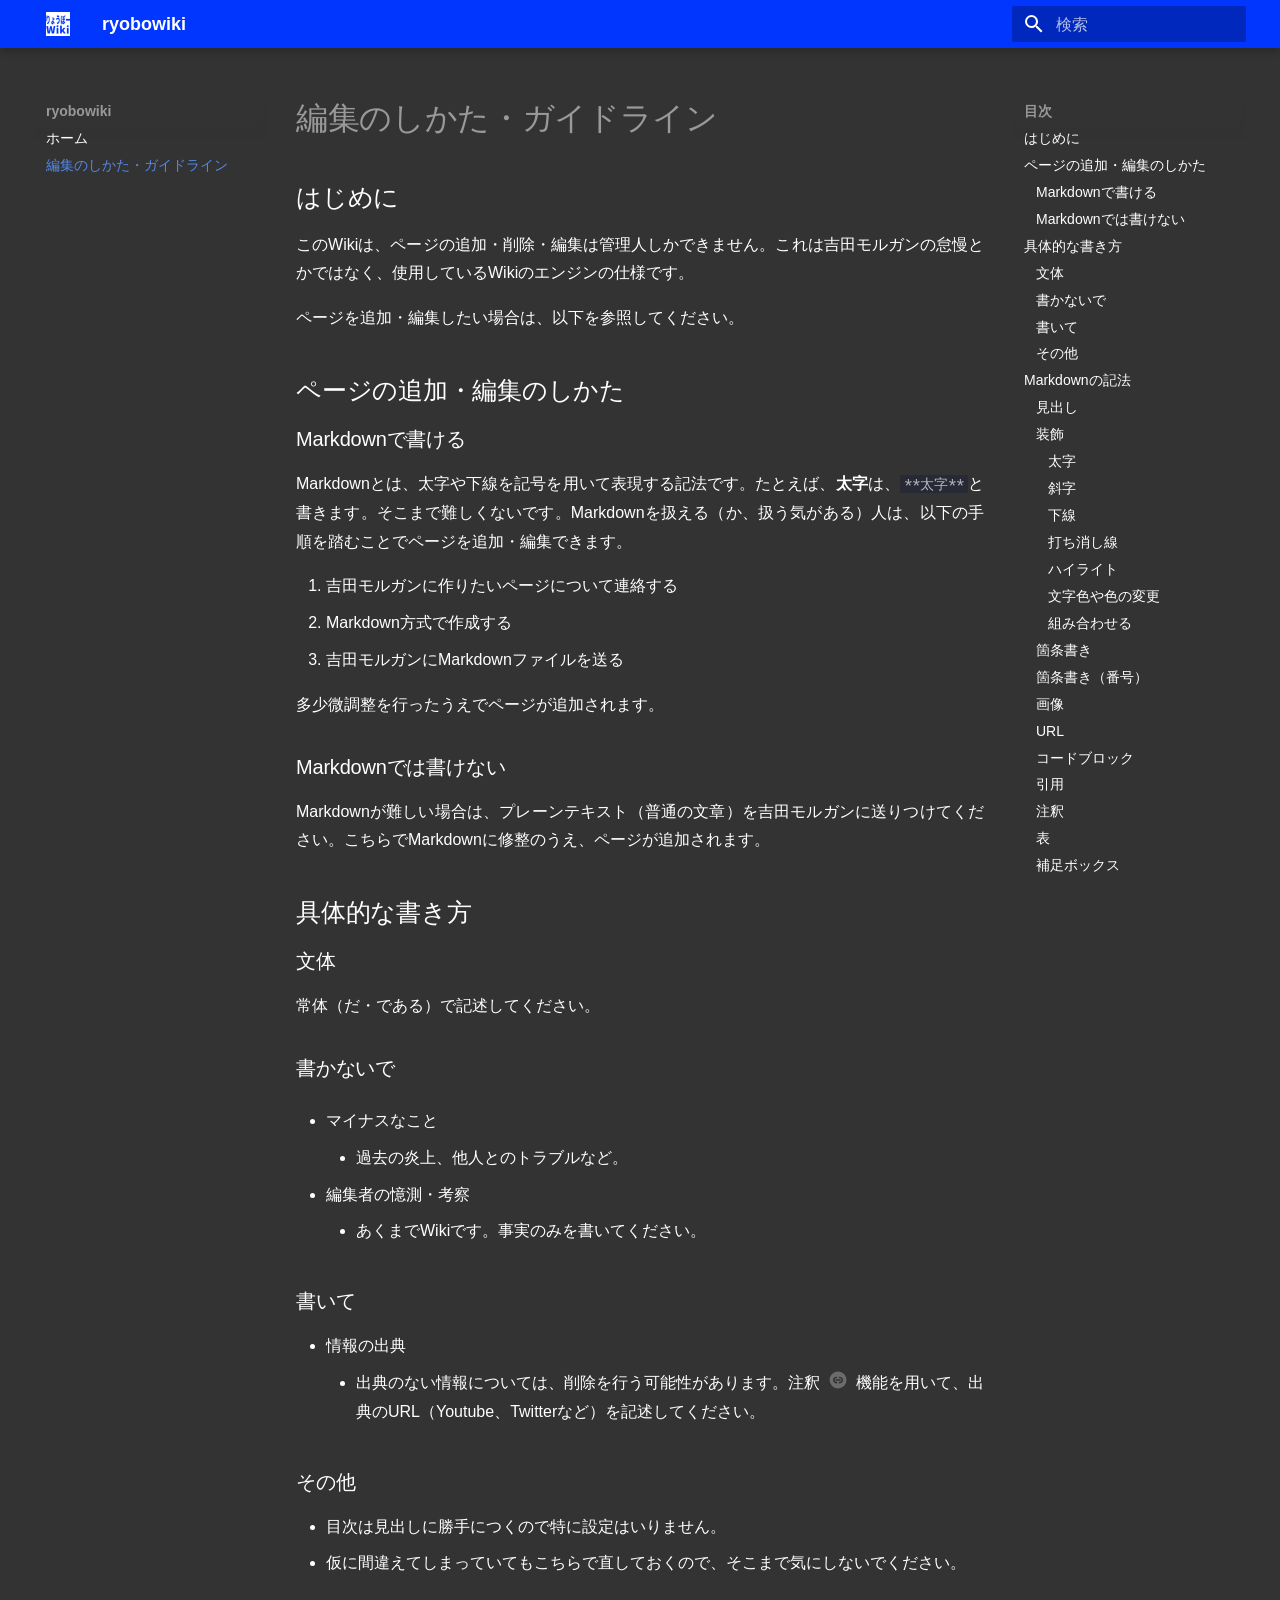
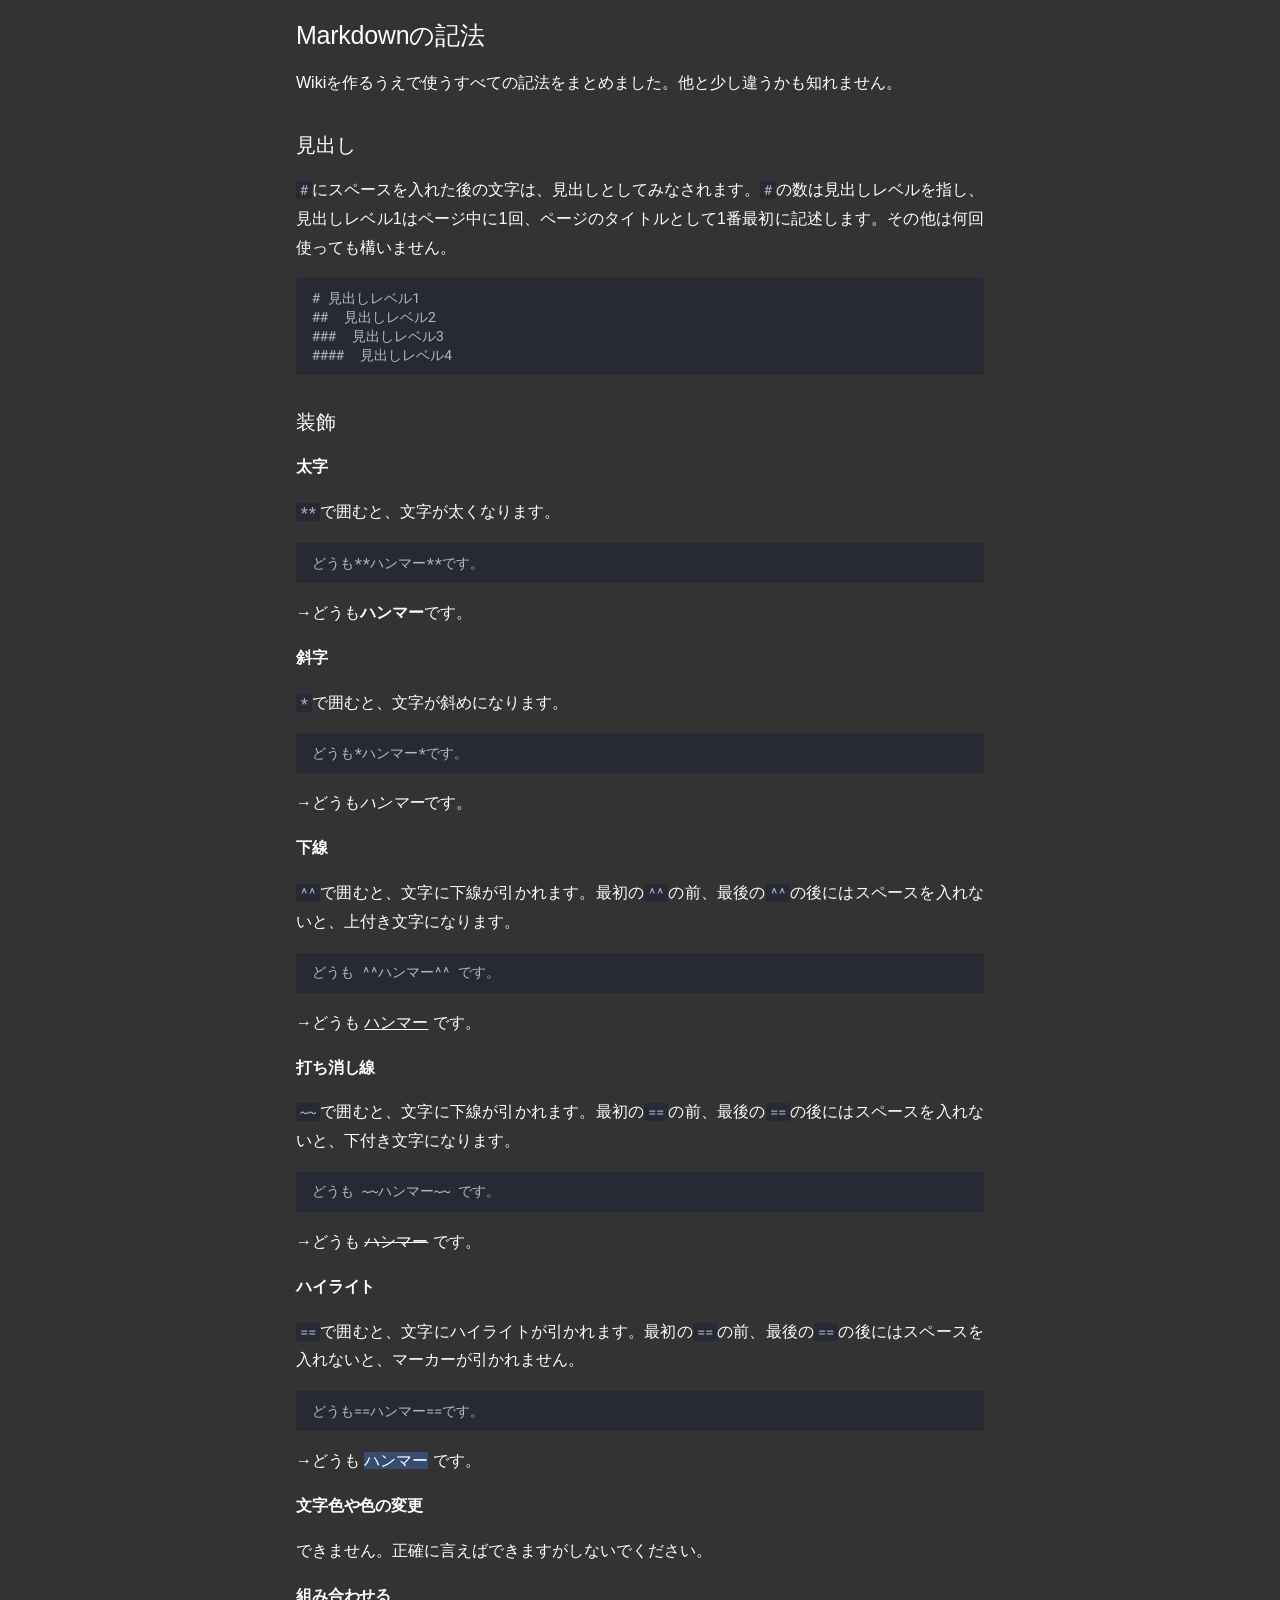
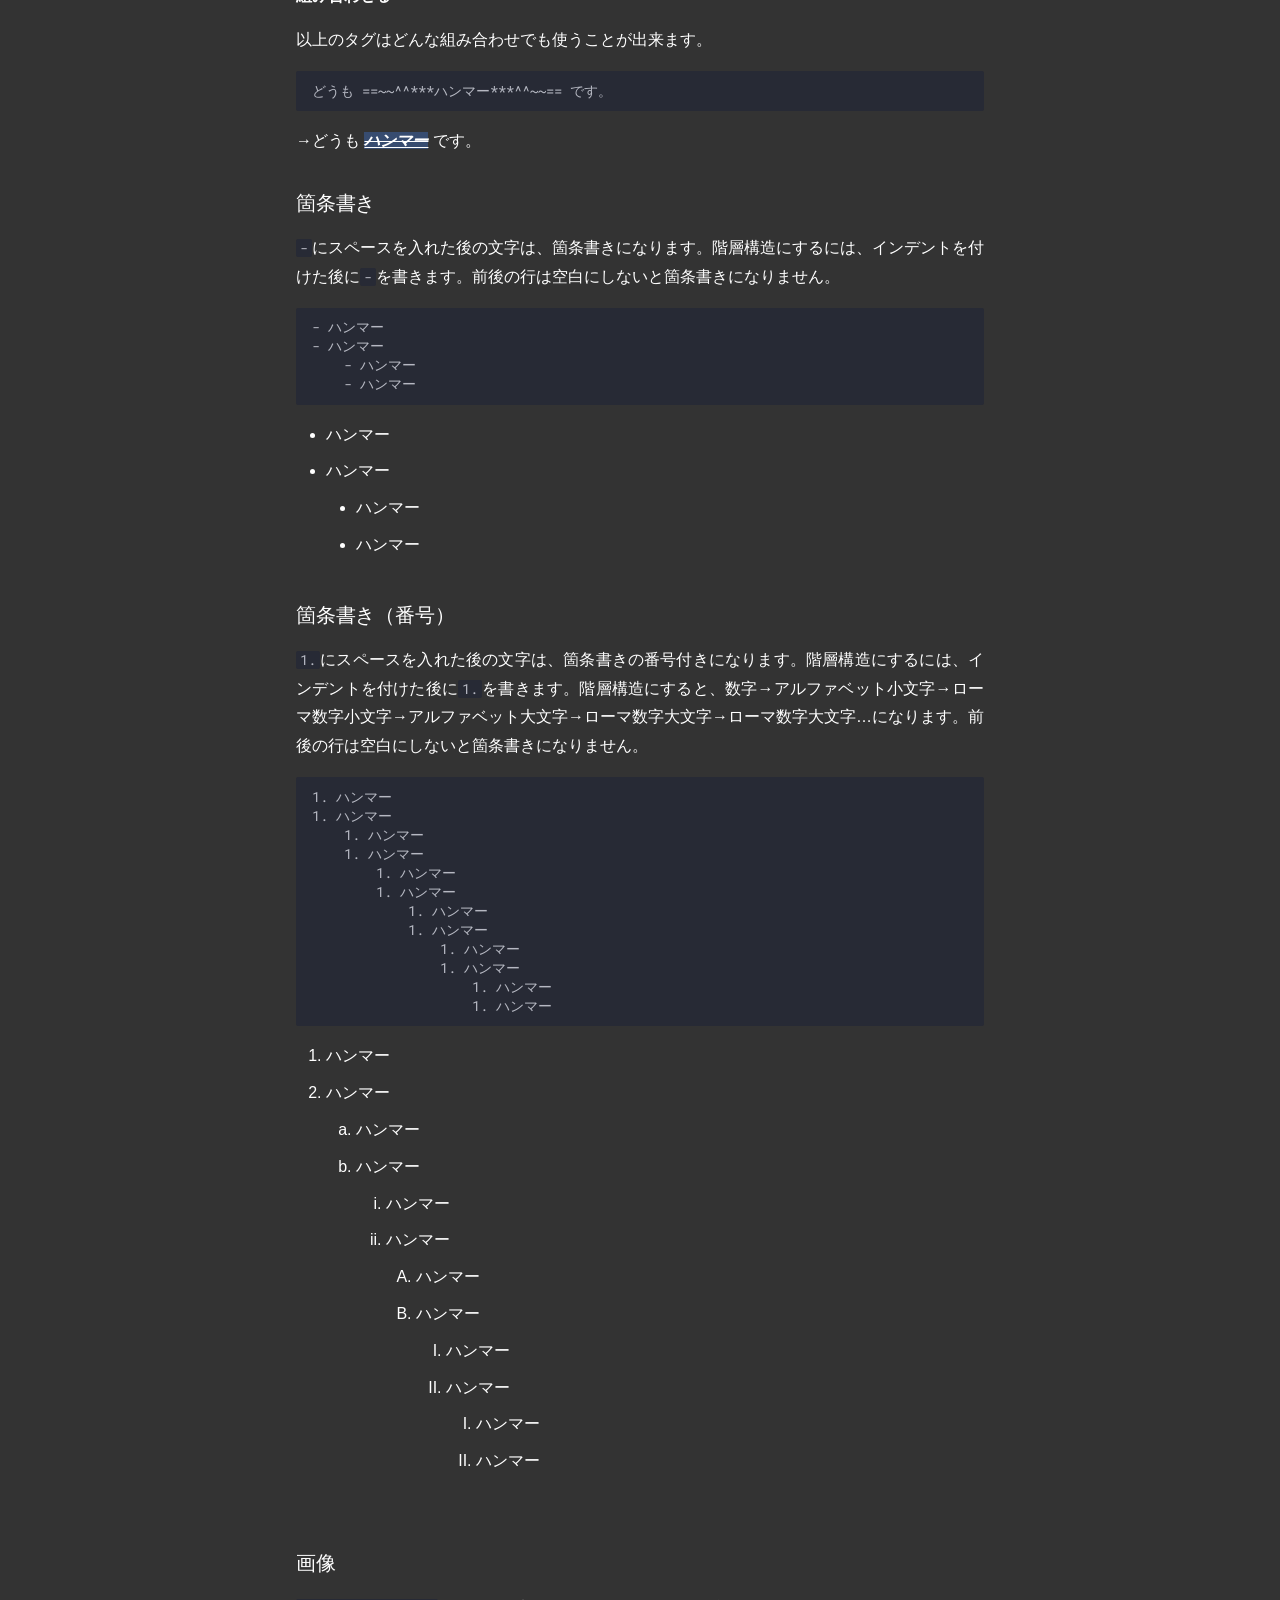
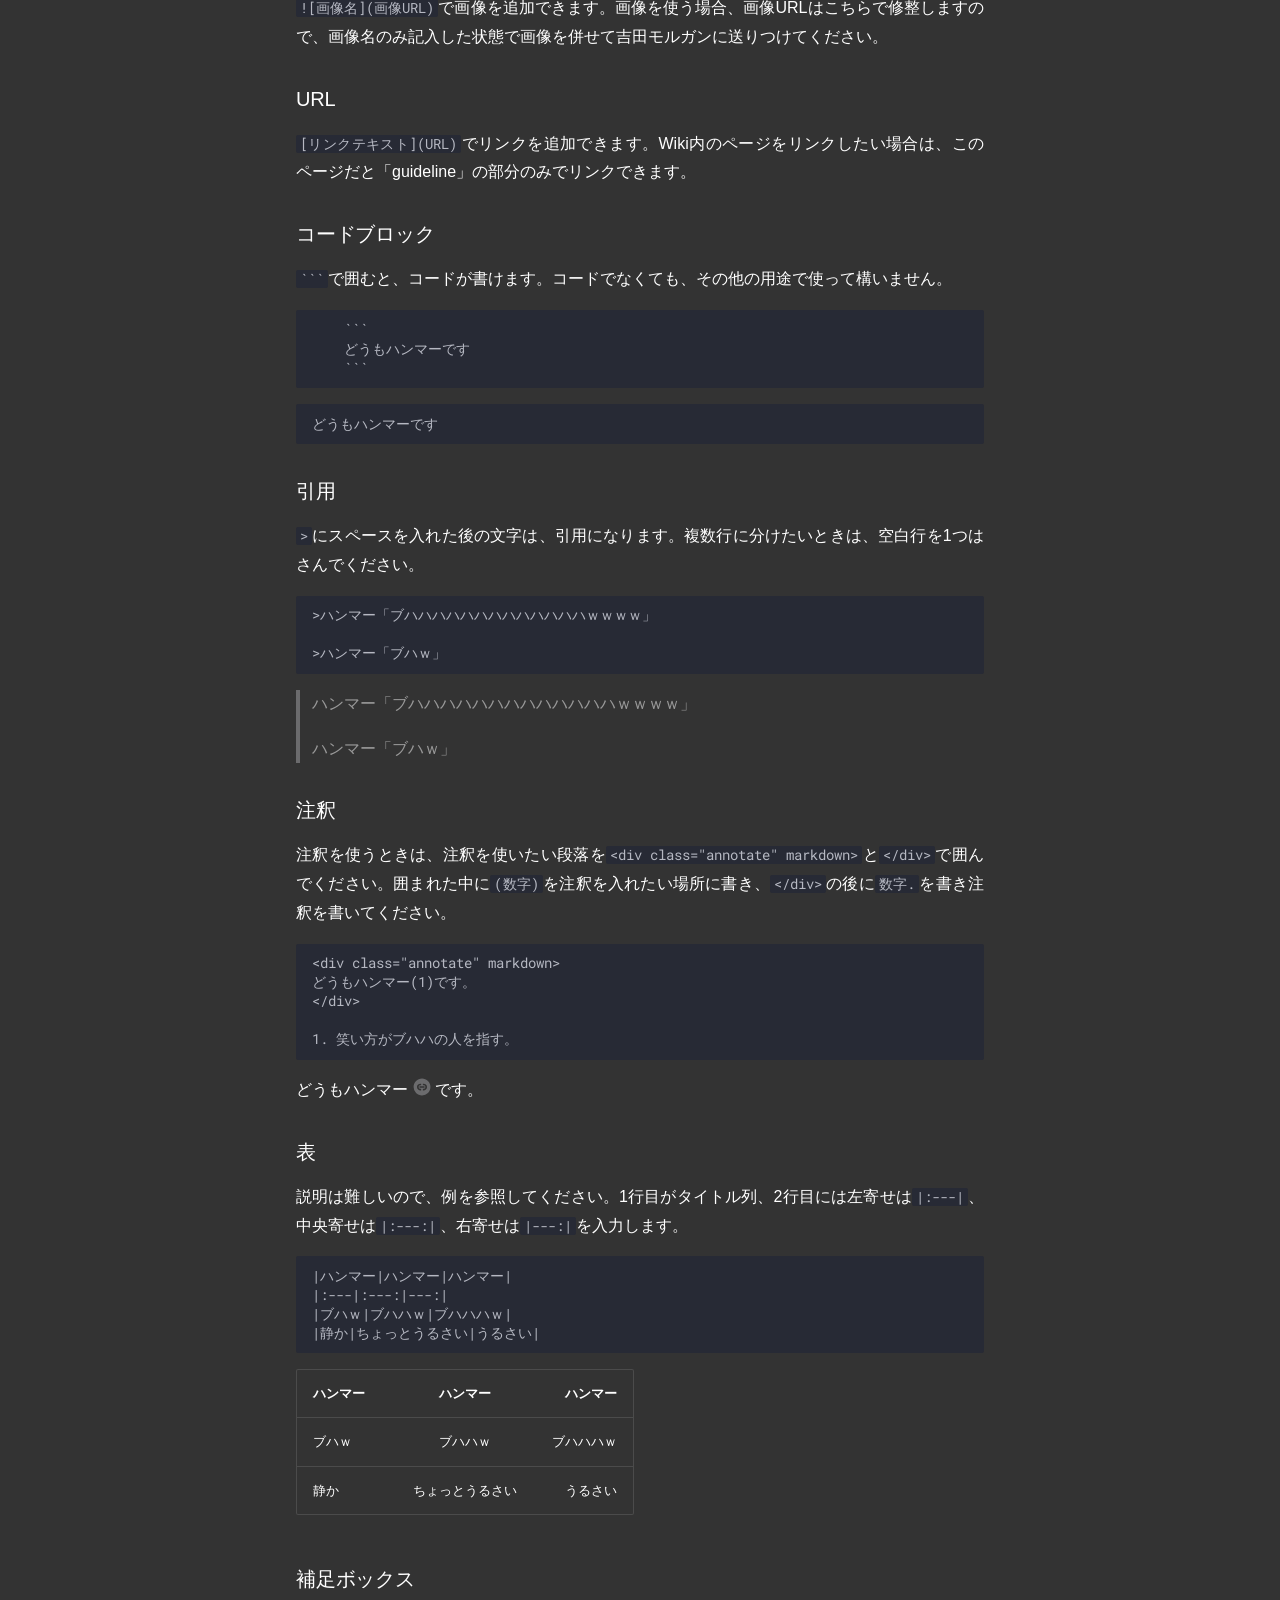
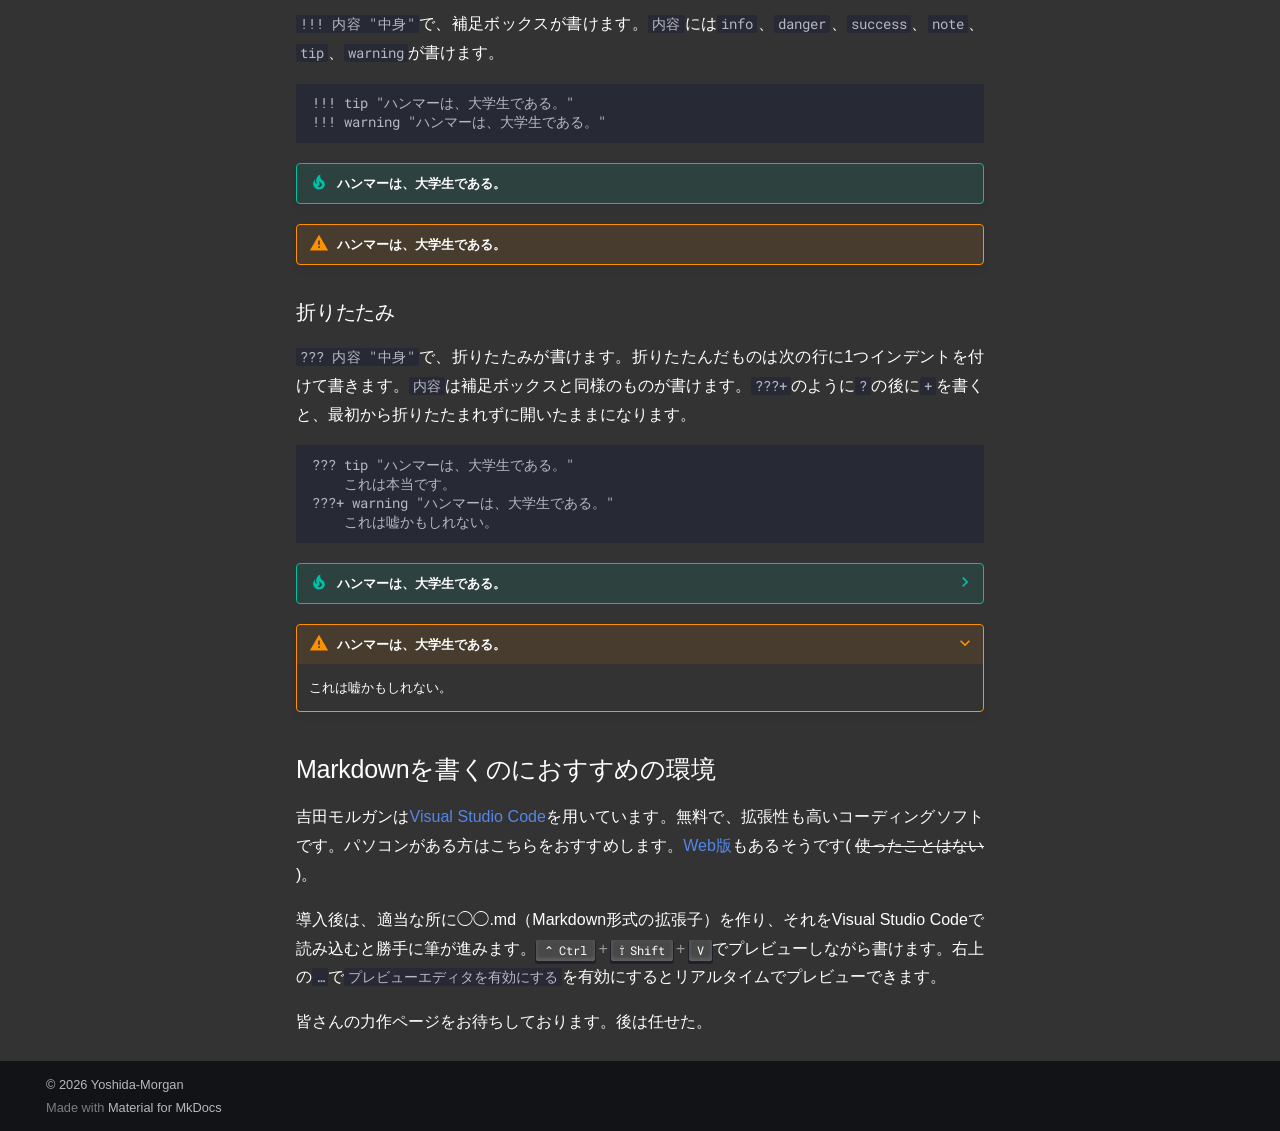
==== commit 5199e1bc: "Deployed 3aba4b3 with MkDocs version: 1.6.1" ====
--- a/guideline/index.html
+++ b/guideline/index.html
@@ -288,7 +288,16 @@
     </span>
   </a>
   
-    <nav class="md-nav" aria-label="はじめに">
+</li>
+      
+        <li class="md-nav__item">
+  <a href="#_3" class="md-nav__link">
+    <span class="md-ellipsis">
+      ページの追加・編集のしかた
+    </span>
+  </a>
+  
+    <nav class="md-nav" aria-label="ページの追加・編集のしかた">
       <ul class="md-nav__list">
         
           <li class="md-nav__item">
@@ -315,7 +324,7 @@
 </li>
       
         <li class="md-nav__item">
-  <a href="#_3" class="md-nav__link">
+  <a href="#_4" class="md-nav__link">
     <span class="md-ellipsis">
       具体的な書き方
     </span>
@@ -325,7 +334,7 @@
       <ul class="md-nav__list">
         
           <li class="md-nav__item">
-  <a href="#_4" class="md-nav__link">
+  <a href="#_5" class="md-nav__link">
     <span class="md-ellipsis">
       文体
     </span>
@@ -334,7 +343,7 @@
 </li>
         
           <li class="md-nav__item">
-  <a href="#_5" class="md-nav__link">
+  <a href="#_6" class="md-nav__link">
     <span class="md-ellipsis">
       書かないで
     </span>
@@ -343,19 +352,18 @@
 </li>
         
           <li class="md-nav__item">
-  <a href="#_6" class="md-nav__link">
+  <a href="#_7" class="md-nav__link">
     <span class="md-ellipsis">
       書いて
     </span>
   </a>
   
-    <nav class="md-nav" aria-label="書いて">
-      <ul class="md-nav__list">
-        
-          <li class="md-nav__item">
-  <a href="#_7" class="md-nav__link">
-    <span class="md-ellipsis">
-      情報の出典
+</li>
+        
+          <li class="md-nav__item">
+  <a href="#_8" class="md-nav__link">
+    <span class="md-ellipsis">
+      その他
     </span>
   </a>
   
@@ -365,11 +373,94 @@
     </nav>
   
 </li>
-        
-          <li class="md-nav__item">
-  <a href="#_8" class="md-nav__link">
-    <span class="md-ellipsis">
-      その他
+      
+        <li class="md-nav__item">
+  <a href="#markdown_2" class="md-nav__link">
+    <span class="md-ellipsis">
+      Markdownの記法
+    </span>
+  </a>
+  
+    <nav class="md-nav" aria-label="Markdownの記法">
+      <ul class="md-nav__list">
+        
+          <li class="md-nav__item">
+  <a href="#_9" class="md-nav__link">
+    <span class="md-ellipsis">
+      見出し
+    </span>
+  </a>
+  
+</li>
+        
+          <li class="md-nav__item">
+  <a href="#_10" class="md-nav__link">
+    <span class="md-ellipsis">
+      装飾
+    </span>
+  </a>
+  
+    <nav class="md-nav" aria-label="装飾">
+      <ul class="md-nav__list">
+        
+          <li class="md-nav__item">
+  <a href="#_11" class="md-nav__link">
+    <span class="md-ellipsis">
+      太字
+    </span>
+  </a>
+  
+</li>
+        
+          <li class="md-nav__item">
+  <a href="#_12" class="md-nav__link">
+    <span class="md-ellipsis">
+      斜字
+    </span>
+  </a>
+  
+</li>
+        
+          <li class="md-nav__item">
+  <a href="#_13" class="md-nav__link">
+    <span class="md-ellipsis">
+      下線
+    </span>
+  </a>
+  
+</li>
+        
+          <li class="md-nav__item">
+  <a href="#_14" class="md-nav__link">
+    <span class="md-ellipsis">
+      打ち消し線
+    </span>
+  </a>
+  
+</li>
+        
+          <li class="md-nav__item">
+  <a href="#_15" class="md-nav__link">
+    <span class="md-ellipsis">
+      ハイライト
+    </span>
+  </a>
+  
+</li>
+        
+          <li class="md-nav__item">
+  <a href="#_16" class="md-nav__link">
+    <span class="md-ellipsis">
+      文字色や色の変更
+    </span>
+  </a>
+  
+</li>
+        
+          <li class="md-nav__item">
+  <a href="#_17" class="md-nav__link">
+    <span class="md-ellipsis">
+      組み合わせる
     </span>
   </a>
   
@@ -377,6 +468,110 @@
         
       </ul>
     </nav>
+  
+</li>
+        
+          <li class="md-nav__item">
+  <a href="#_18" class="md-nav__link">
+    <span class="md-ellipsis">
+      箇条書き
+    </span>
+  </a>
+  
+</li>
+        
+          <li class="md-nav__item">
+  <a href="#_19" class="md-nav__link">
+    <span class="md-ellipsis">
+      箇条書き（番号）
+    </span>
+  </a>
+  
+</li>
+        
+          <li class="md-nav__item">
+  <a href="#_20" class="md-nav__link">
+    <span class="md-ellipsis">
+      画像
+    </span>
+  </a>
+  
+</li>
+        
+          <li class="md-nav__item">
+  <a href="#url" class="md-nav__link">
+    <span class="md-ellipsis">
+      URL
+    </span>
+  </a>
+  
+</li>
+        
+          <li class="md-nav__item">
+  <a href="#_21" class="md-nav__link">
+    <span class="md-ellipsis">
+      コードブロック
+    </span>
+  </a>
+  
+</li>
+        
+          <li class="md-nav__item">
+  <a href="#_22" class="md-nav__link">
+    <span class="md-ellipsis">
+      引用
+    </span>
+  </a>
+  
+</li>
+        
+          <li class="md-nav__item">
+  <a href="#_23" class="md-nav__link">
+    <span class="md-ellipsis">
+      注釈
+    </span>
+  </a>
+  
+</li>
+        
+          <li class="md-nav__item">
+  <a href="#_24" class="md-nav__link">
+    <span class="md-ellipsis">
+      表
+    </span>
+  </a>
+  
+</li>
+        
+          <li class="md-nav__item">
+  <a href="#_25" class="md-nav__link">
+    <span class="md-ellipsis">
+      補足ボックス
+    </span>
+  </a>
+  
+</li>
+        
+          <li class="md-nav__item">
+  <a href="#_26" class="md-nav__link">
+    <span class="md-ellipsis">
+      折りたたみ
+    </span>
+  </a>
+  
+</li>
+        
+      </ul>
+    </nav>
+  
+</li>
+      
+        <li class="md-nav__item">
+  <a href="#markdown_3" class="md-nav__link">
+    <span class="md-ellipsis">
+      Markdownを書くのにおすすめの環境
+    </span>
+  </a>
   
 </li>
       
@@ -421,7 +616,16 @@
     </span>
   </a>
   
-    <nav class="md-nav" aria-label="はじめに">
+</li>
+      
+        <li class="md-nav__item">
+  <a href="#_3" class="md-nav__link">
+    <span class="md-ellipsis">
+      ページの追加・編集のしかた
+    </span>
+  </a>
+  
+    <nav class="md-nav" aria-label="ページの追加・編集のしかた">
       <ul class="md-nav__list">
         
           <li class="md-nav__item">
@@ -448,7 +652,7 @@
 </li>
       
         <li class="md-nav__item">
-  <a href="#_3" class="md-nav__link">
+  <a href="#_4" class="md-nav__link">
     <span class="md-ellipsis">
       具体的な書き方
     </span>
@@ -458,7 +662,7 @@
       <ul class="md-nav__list">
         
           <li class="md-nav__item">
-  <a href="#_4" class="md-nav__link">
+  <a href="#_5" class="md-nav__link">
     <span class="md-ellipsis">
       文体
     </span>
@@ -467,7 +671,7 @@
 </li>
         
           <li class="md-nav__item">
-  <a href="#_5" class="md-nav__link">
+  <a href="#_6" class="md-nav__link">
     <span class="md-ellipsis">
       書かないで
     </span>
@@ -476,19 +680,18 @@
 </li>
         
           <li class="md-nav__item">
-  <a href="#_6" class="md-nav__link">
+  <a href="#_7" class="md-nav__link">
     <span class="md-ellipsis">
       書いて
     </span>
   </a>
   
-    <nav class="md-nav" aria-label="書いて">
-      <ul class="md-nav__list">
-        
-          <li class="md-nav__item">
-  <a href="#_7" class="md-nav__link">
-    <span class="md-ellipsis">
-      情報の出典
+</li>
+        
+          <li class="md-nav__item">
+  <a href="#_8" class="md-nav__link">
+    <span class="md-ellipsis">
+      その他
     </span>
   </a>
   
@@ -498,11 +701,94 @@
     </nav>
   
 </li>
-        
-          <li class="md-nav__item">
-  <a href="#_8" class="md-nav__link">
-    <span class="md-ellipsis">
-      その他
+      
+        <li class="md-nav__item">
+  <a href="#markdown_2" class="md-nav__link">
+    <span class="md-ellipsis">
+      Markdownの記法
+    </span>
+  </a>
+  
+    <nav class="md-nav" aria-label="Markdownの記法">
+      <ul class="md-nav__list">
+        
+          <li class="md-nav__item">
+  <a href="#_9" class="md-nav__link">
+    <span class="md-ellipsis">
+      見出し
+    </span>
+  </a>
+  
+</li>
+        
+          <li class="md-nav__item">
+  <a href="#_10" class="md-nav__link">
+    <span class="md-ellipsis">
+      装飾
+    </span>
+  </a>
+  
+    <nav class="md-nav" aria-label="装飾">
+      <ul class="md-nav__list">
+        
+          <li class="md-nav__item">
+  <a href="#_11" class="md-nav__link">
+    <span class="md-ellipsis">
+      太字
+    </span>
+  </a>
+  
+</li>
+        
+          <li class="md-nav__item">
+  <a href="#_12" class="md-nav__link">
+    <span class="md-ellipsis">
+      斜字
+    </span>
+  </a>
+  
+</li>
+        
+          <li class="md-nav__item">
+  <a href="#_13" class="md-nav__link">
+    <span class="md-ellipsis">
+      下線
+    </span>
+  </a>
+  
+</li>
+        
+          <li class="md-nav__item">
+  <a href="#_14" class="md-nav__link">
+    <span class="md-ellipsis">
+      打ち消し線
+    </span>
+  </a>
+  
+</li>
+        
+          <li class="md-nav__item">
+  <a href="#_15" class="md-nav__link">
+    <span class="md-ellipsis">
+      ハイライト
+    </span>
+  </a>
+  
+</li>
+        
+          <li class="md-nav__item">
+  <a href="#_16" class="md-nav__link">
+    <span class="md-ellipsis">
+      文字色や色の変更
+    </span>
+  </a>
+  
+</li>
+        
+          <li class="md-nav__item">
+  <a href="#_17" class="md-nav__link">
+    <span class="md-ellipsis">
+      組み合わせる
     </span>
   </a>
   
@@ -510,6 +796,110 @@
         
       </ul>
     </nav>
+  
+</li>
+        
+          <li class="md-nav__item">
+  <a href="#_18" class="md-nav__link">
+    <span class="md-ellipsis">
+      箇条書き
+    </span>
+  </a>
+  
+</li>
+        
+          <li class="md-nav__item">
+  <a href="#_19" class="md-nav__link">
+    <span class="md-ellipsis">
+      箇条書き（番号）
+    </span>
+  </a>
+  
+</li>
+        
+          <li class="md-nav__item">
+  <a href="#_20" class="md-nav__link">
+    <span class="md-ellipsis">
+      画像
+    </span>
+  </a>
+  
+</li>
+        
+          <li class="md-nav__item">
+  <a href="#url" class="md-nav__link">
+    <span class="md-ellipsis">
+      URL
+    </span>
+  </a>
+  
+</li>
+        
+          <li class="md-nav__item">
+  <a href="#_21" class="md-nav__link">
+    <span class="md-ellipsis">
+      コードブロック
+    </span>
+  </a>
+  
+</li>
+        
+          <li class="md-nav__item">
+  <a href="#_22" class="md-nav__link">
+    <span class="md-ellipsis">
+      引用
+    </span>
+  </a>
+  
+</li>
+        
+          <li class="md-nav__item">
+  <a href="#_23" class="md-nav__link">
+    <span class="md-ellipsis">
+      注釈
+    </span>
+  </a>
+  
+</li>
+        
+          <li class="md-nav__item">
+  <a href="#_24" class="md-nav__link">
+    <span class="md-ellipsis">
+      表
+    </span>
+  </a>
+  
+</li>
+        
+          <li class="md-nav__item">
+  <a href="#_25" class="md-nav__link">
+    <span class="md-ellipsis">
+      補足ボックス
+    </span>
+  </a>
+  
+</li>
+        
+          <li class="md-nav__item">
+  <a href="#_26" class="md-nav__link">
+    <span class="md-ellipsis">
+      折りたたみ
+    </span>
+  </a>
+  
+</li>
+        
+      </ul>
+    </nav>
+  
+</li>
+      
+        <li class="md-nav__item">
+  <a href="#markdown_3" class="md-nav__link">
+    <span class="md-ellipsis">
+      Markdownを書くのにおすすめの環境
+    </span>
+  </a>
   
 </li>
       
@@ -533,6 +923,7 @@
 <h2 id="_2">はじめに</h2>
 <p>このWikiは、ページの追加・削除・編集は管理人しかできません。これは吉田モルガンの怠慢とかではなく、使用しているWikiのエンジンの仕様です。</p>
 <p>ページを追加・編集したい場合は、以下を参照してください。</p>
+<h2 id="_3">ページの追加・編集のしかた</h2>
 <h3 id="markdown">Markdownで書ける</h3>
 <p>Markdownとは、太字や下線を記号を用いて表現する記法です。たとえば、<strong>太字</strong>は、<code>**太字**</code>と書きます。そこまで難しくないです。Markdownを扱える（か、扱う気がある）人は、以下の手順を踏むことでページを追加・編集できます。</p>
 <ol>
@@ -543,10 +934,10 @@
 <p>多少微調整を行ったうえでページが追加されます。</p>
 <h3 id="markdown_1">Markdownでは書けない</h3>
 <p>Markdownが難しい場合は、プレーンテキスト（普通の文章）を吉田モルガンに送りつけてください。こちらでMarkdownに修整のうえ、ページが追加されます。</p>
-<h2 id="_3">具体的な書き方</h2>
-<h3 id="_4">文体</h3>
+<h2 id="_4">具体的な書き方</h2>
+<h3 id="_5">文体</h3>
 <p>常体（だ・である）で記述してください。</p>
-<h3 id="_5">書かないで</h3>
+<h3 id="_6">書かないで</h3>
 <ul>
 <li>
 <p>マイナスなこと</p>
@@ -561,24 +952,213 @@
 </ul>
 </li>
 </ul>
-<h3 id="_6">書いて</h3>
-<h4 id="_7">情報の出典</h4>
-<ul>
-<li>出典のない情報については、削除を行う可能性があります。</li>
-</ul>
+<h3 id="_7">書いて</h3>
 <div class="annotate">
 <ul>
-<li>注釈 (1) 機能を用いて、配信のタイムスタンプつきURLを記述してください。</li>
+<li>情報の出典<ul>
+<li>出典のない情報については、削除を行う可能性があります。注釈 (1) 機能を用いて、出典のURL（Youtube、Twitterなど）を記述してください。</li>
+</ul>
+</li>
 </ul>
 </div>
 <ol>
-<li>これのこと</li>
+<li><a href="./#_7">これのこと</a></li>
 </ol>
 <h3 id="_8">その他</h3>
 <ul>
 <li>目次は見出しに勝手につくので特に設定はいりません。</li>
 <li>仮に間違えてしまっていてもこちらで直しておくので、そこまで気にしないでください。</li>
 </ul>
+<h2 id="markdown_2">Markdownの記法</h2>
+<p>Wikiを作るうえで使うすべての記法をまとめました。他と少し違うかも知れません。</p>
+<h3 id="_9">見出し</h3>
+<p><code>#</code>にスペースを入れた後の文字は、見出しとしてみなされます。<code>#</code>の数は見出しレベルを指し、見出しレベル1はページ中に1回、ページのタイトルとして1番最初に記述します。その他は何回使っても構いません。
+<div class="highlight"><pre><span></span><code># 見出しレベル1
+##  見出しレベル2
+###  見出しレベル3
+####  見出しレベル4
+</code></pre></div></p>
+<h3 id="_10">装飾</h3>
+<h4 id="_11">太字</h4>
+<p><code>**</code>で囲むと、文字が太くなります。
+<div class="highlight"><pre><span></span><code>どうも**ハンマー**です。
+</code></pre></div>
+→どうも<strong>ハンマー</strong>です。</p>
+<h4 id="_12">斜字</h4>
+<p><code>*</code>で囲むと、文字が斜めになります。
+<div class="highlight"><pre><span></span><code>どうも*ハンマー*です。
+</code></pre></div>
+→どうも<em>ハンマー</em>です。</p>
+<h4 id="_13">下線</h4>
+<p><code>^^</code>で囲むと、文字に下線が引かれます。最初の<code>^^</code>の前、最後の<code>^^</code>の後にはスペースを入れないと、上付き文字になります。
+<div class="highlight"><pre><span></span><code>どうも ^^ハンマー^^ です。
+</code></pre></div>
+→どうも <ins>ハンマー</ins> です。</p>
+<h4 id="_14">打ち消し線</h4>
+<p><code>~~</code>で囲むと、文字に下線が引かれます。最初の<code>==</code>の前、最後の<code>==</code>の後にはスペースを入れないと、下付き文字になります。
+<div class="highlight"><pre><span></span><code>どうも ~~ハンマー~~ です。
+</code></pre></div>
+→どうも <del>ハンマー</del> です。</p>
+<h4 id="_15">ハイライト</h4>
+<p><code>==</code>で囲むと、文字にハイライトが引かれます。最初の<code>==</code>の前、最後の<code>==</code>の後にはスペースを入れないと、マーカーが引かれません。
+<div class="highlight"><pre><span></span><code>どうも==ハンマー==です。
+</code></pre></div>
+→どうも <mark>ハンマー</mark> です。</p>
+<h4 id="_16">文字色や色の変更</h4>
+<p>できません。正確に言えばできますがしないでください。</p>
+<h4 id="_17">組み合わせる</h4>
+<p>以上のタグはどんな組み合わせでも使うことが出来ます。
+<div class="highlight"><pre><span></span><code>どうも ==~~^^***ハンマー***^^~~== です。
+</code></pre></div>
+→どうも <mark><del><ins><strong><em>ハンマー</em></strong></ins></del></mark> です。</p>
+<h3 id="_18">箇条書き</h3>
+<p><code>-</code>にスペースを入れた後の文字は、箇条書きになります。階層構造にするには、インデントを付けた後に<code>-</code>を書きます。前後の行は空白にしないと箇条書きになりません。
+<div class="highlight"><pre><span></span><code>- ハンマー
+- ハンマー
+    - ハンマー
+    - ハンマー
+</code></pre></div></p>
+<ul>
+<li>ハンマー</li>
+<li>ハンマー<ul>
+<li>ハンマー</li>
+<li>ハンマー</li>
+</ul>
+</li>
+</ul>
+<h3 id="_19">箇条書き（番号）</h3>
+<p><code>1.</code>にスペースを入れた後の文字は、箇条書きの番号付きになります。階層構造にするには、インデントを付けた後に<code>1.</code>を書きます。階層構造にすると、数字→アルファベット小文字→ローマ数字小文字→アルファベット大文字→ローマ数字大文字→ローマ数字大文字…になります。前後の行は空白にしないと箇条書きになりません。
+<div class="highlight"><pre><span></span><code>1. ハンマー
+1. ハンマー
+    1. ハンマー
+    1. ハンマー
+        1. ハンマー
+        1. ハンマー
+            1. ハンマー
+            1. ハンマー
+                1. ハンマー
+                1. ハンマー
+                    1. ハンマー
+                    1. ハンマー
+</code></pre></div></p>
+<ol>
+<li>ハンマー</li>
+<li>ハンマー<ol>
+<li>ハンマー</li>
+<li>ハンマー<ol>
+<li>ハンマー</li>
+<li>ハンマー<ol>
+<li>ハンマー</li>
+<li>ハンマー<ol>
+<li>ハンマー</li>
+<li>ハンマー<ol>
+<li>ハンマー</li>
+<li>ハンマー</li>
+</ol>
+</li>
+</ol>
+</li>
+</ol>
+</li>
+</ol>
+</li>
+</ol>
+</li>
+</ol>
+<h3 id="_20">画像</h3>
+<p><code>![画像名](画像URL)</code>で画像を追加できます。画像を使う場合、画像URLはこちらで修整しますので、画像名のみ記入した状態で画像を併せて吉田モルガンに送りつけてください。</p>
+<h3 id="url">URL</h3>
+<p><code>[リンクテキスト](URL)</code>でリンクを追加できます。Wiki内のページをリンクしたい場合は、このページだと「guideline」の部分のみでリンクできます。</p>
+<h3 id="_21">コードブロック</h3>
+<p><code>```</code>で囲むと、コードが書けます。コードでなくても、その他の用途で使って構いません。
+<div class="highlight"><pre><span></span><code>    ```
+    どうもハンマーです
+    ```
+</code></pre></div>
+<div class="highlight"><pre><span></span><code>どうもハンマーです
+</code></pre></div></p>
+<h3 id="_22">引用</h3>
+<p><code>&gt;</code>にスペースを入れた後の文字は、引用になります。複数行に分けたいときは、空白行を1つはさんでください。
+<div class="highlight"><pre><span></span><code>&gt;ハンマー「ブハハハハハハハハハハハハハｗｗｗｗ」
+
+&gt;ハンマー「ブハｗ」
+</code></pre></div></p>
+<blockquote>
+<p>ハンマー「ブハハハハハハハハハハハハハｗｗｗｗ」</p>
+<p>ハンマー「ブハｗ」</p>
+</blockquote>
+<h3 id="_23">注釈</h3>
+<p>注釈を使うときは、注釈を使いたい段落を<code>&lt;div class="annotate" markdown&gt;</code>と<code>&lt;/div&gt;</code>で囲んでください。囲まれた中に<code>(数字)</code>を注釈を入れたい場所に書き、<code>&lt;/div&gt;</code>の後に<code>数字.</code>を書き注釈を書いてください。
+<div class="highlight"><pre><span></span><code>&lt;div class=&quot;annotate&quot; markdown&gt;
+どうもハンマー(1)です。
+&lt;/div&gt;
+
+1. 笑い方がブハハの人を指す。
+</code></pre></div></p>
+<div class="annotate">
+<p>どうもハンマー(1)です。</p>
+</div>
+<ol>
+<li>笑い方がブハハの人を指す。</li>
+</ol>
+<h3 id="_24">表</h3>
+<p>説明は難しいので、例を参照してください。1行目がタイトル列、2行目には左寄せは<code>|:---|</code>、中央寄せは<code>|:---:|</code>、右寄せは<code>|---:|</code>を入力します。
+<div class="highlight"><pre><span></span><code>|ハンマー|ハンマー|ハンマー|
+|:---|:---:|---:|
+|ブハｗ|ブハハｗ|ブハハハｗ|
+|静か|ちょっとうるさい|うるさい|
+</code></pre></div></p>
+<table>
+<thead>
+<tr>
+<th style="text-align: left;">ハンマー</th>
+<th style="text-align: center;">ハンマー</th>
+<th style="text-align: right;">ハンマー</th>
+</tr>
+</thead>
+<tbody>
+<tr>
+<td style="text-align: left;">ブハｗ</td>
+<td style="text-align: center;">ブハハｗ</td>
+<td style="text-align: right;">ブハハハｗ</td>
+</tr>
+<tr>
+<td style="text-align: left;">静か</td>
+<td style="text-align: center;">ちょっとうるさい</td>
+<td style="text-align: right;">うるさい</td>
+</tr>
+</tbody>
+</table>
+<h3 id="_25">補足ボックス</h3>
+<p><code>!!! 内容 "中身"</code>で、補足ボックスが書けます。<code>内容</code>には<code>info</code>、<code>danger</code>、<code>success</code>、<code>note</code>、<code>tip</code>、<code>warning</code>が書けます。
+<div class="highlight"><pre><span></span><code>!!! tip &quot;ハンマーは、大学生である。&quot;
+!!! warning &quot;ハンマーは、大学生である。&quot;
+</code></pre></div></p>
+<div class="admonition tip">
+<p class="admonition-title">ハンマーは、大学生である。</p>
+</div>
+<div class="admonition warning">
+<p class="admonition-title">ハンマーは、大学生である。</p>
+</div>
+<h3 id="_26">折りたたみ</h3>
+<p><code>??? 内容 "中身"</code>で、折りたたみが書けます。折りたたんだものは次の行に1つインデントを付けて書きます。<code>内容</code>は補足ボックスと同様のものが書けます。<code>???+</code>のように<code>?</code>の後に<code>+</code>を書くと、最初から折りたたまれずに開いたままになります。
+<div class="highlight"><pre><span></span><code>??? tip &quot;ハンマーは、大学生である。&quot;
+    これは本当です。
+???+ warning &quot;ハンマーは、大学生である。&quot;
+    これは嘘かもしれない。
+</code></pre></div></p>
+<details class="tip">
+<summary>ハンマーは、大学生である。</summary>
+<p>これは本当です。</p>
+</details>
+<details class="warning" open="open">
+<summary>ハンマーは、大学生である。</summary>
+<p>これは嘘かもしれない。</p>
+</details>
+<h2 id="markdown_3">Markdownを書くのにおすすめの環境</h2>
+<p>吉田モルガンは<a href="https://code.visualstudio.com/">Visual Studio Code</a>を用いています。無料で、拡張性も高いコーディングソフトです。パソコンがある方はこちらをおすすめします。<a href="https://vscode.dev/">Web版</a>もあるそうです( <del>使ったことはない</del> )。</p>
+<p>導入後は、適当な所に◯◯.md（Markdown形式の拡張子）を作り、それをVisual Studio Codeで読み込むと勝手に筆が進みます。<span class="keys"><kbd class="key-control">Ctrl</kbd><span>+</span><kbd class="key-shift">Shift</kbd><span>+</span><kbd class="key-v">V</kbd></span>でプレビューしながら書けます。右上の<code>…</code>で<code>プレビューエディタを有効にする</code>を有効にするとリアルタイムでプレビューできます。</p>
+<p>皆さんの力作ページをお待ちしております。後は任せた。</p>
 
 
 
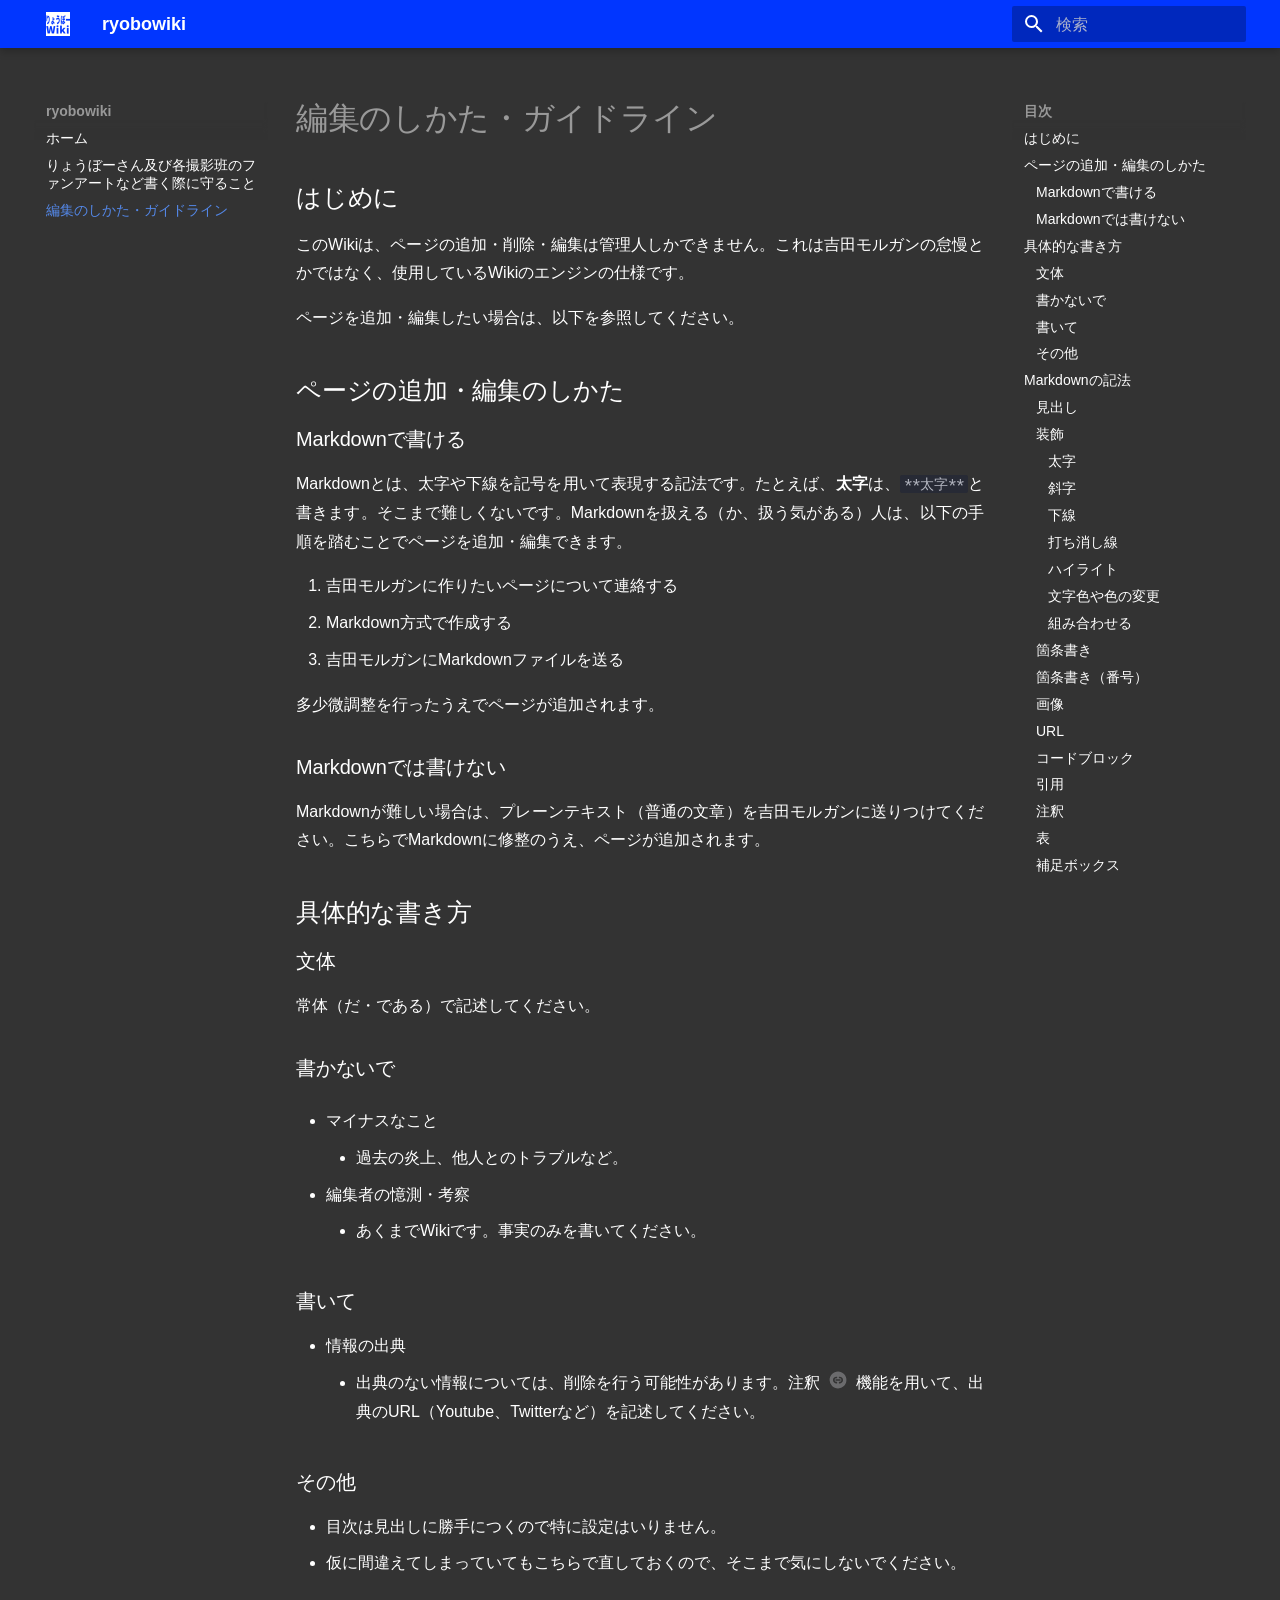
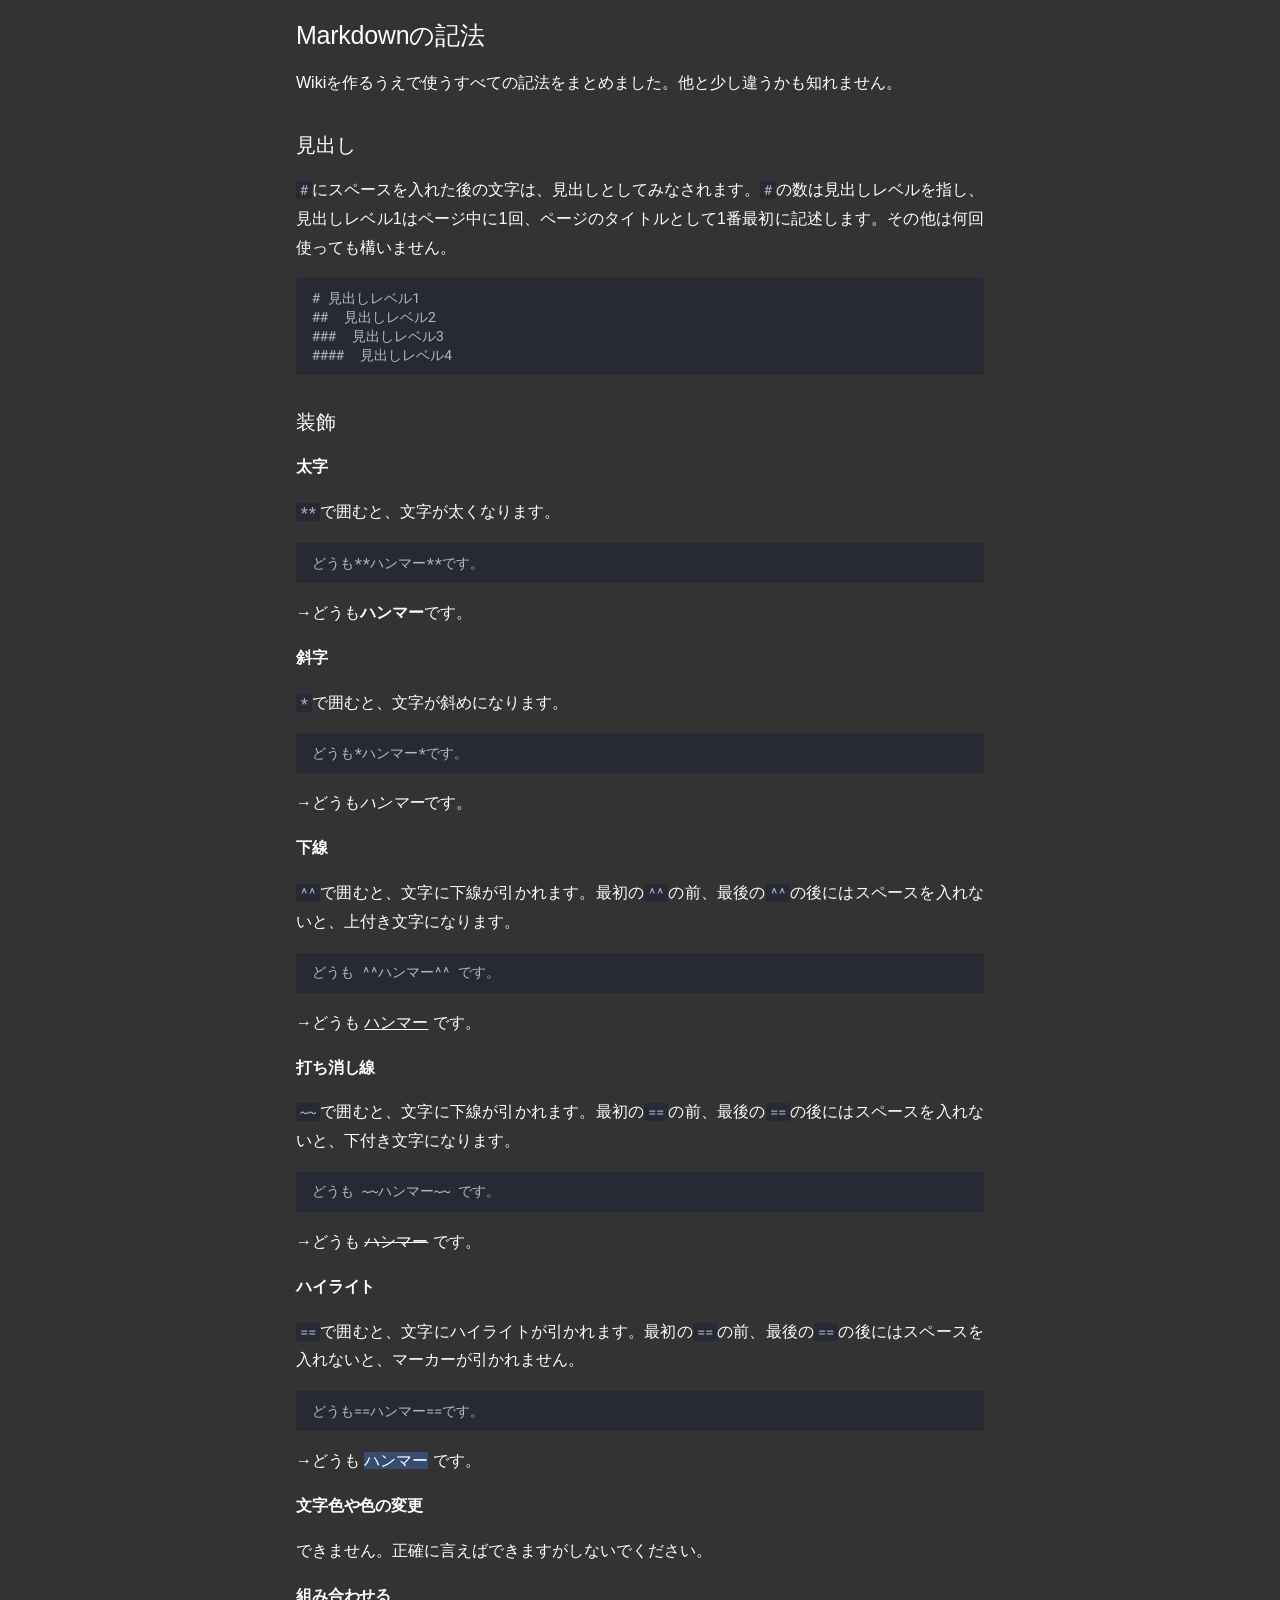
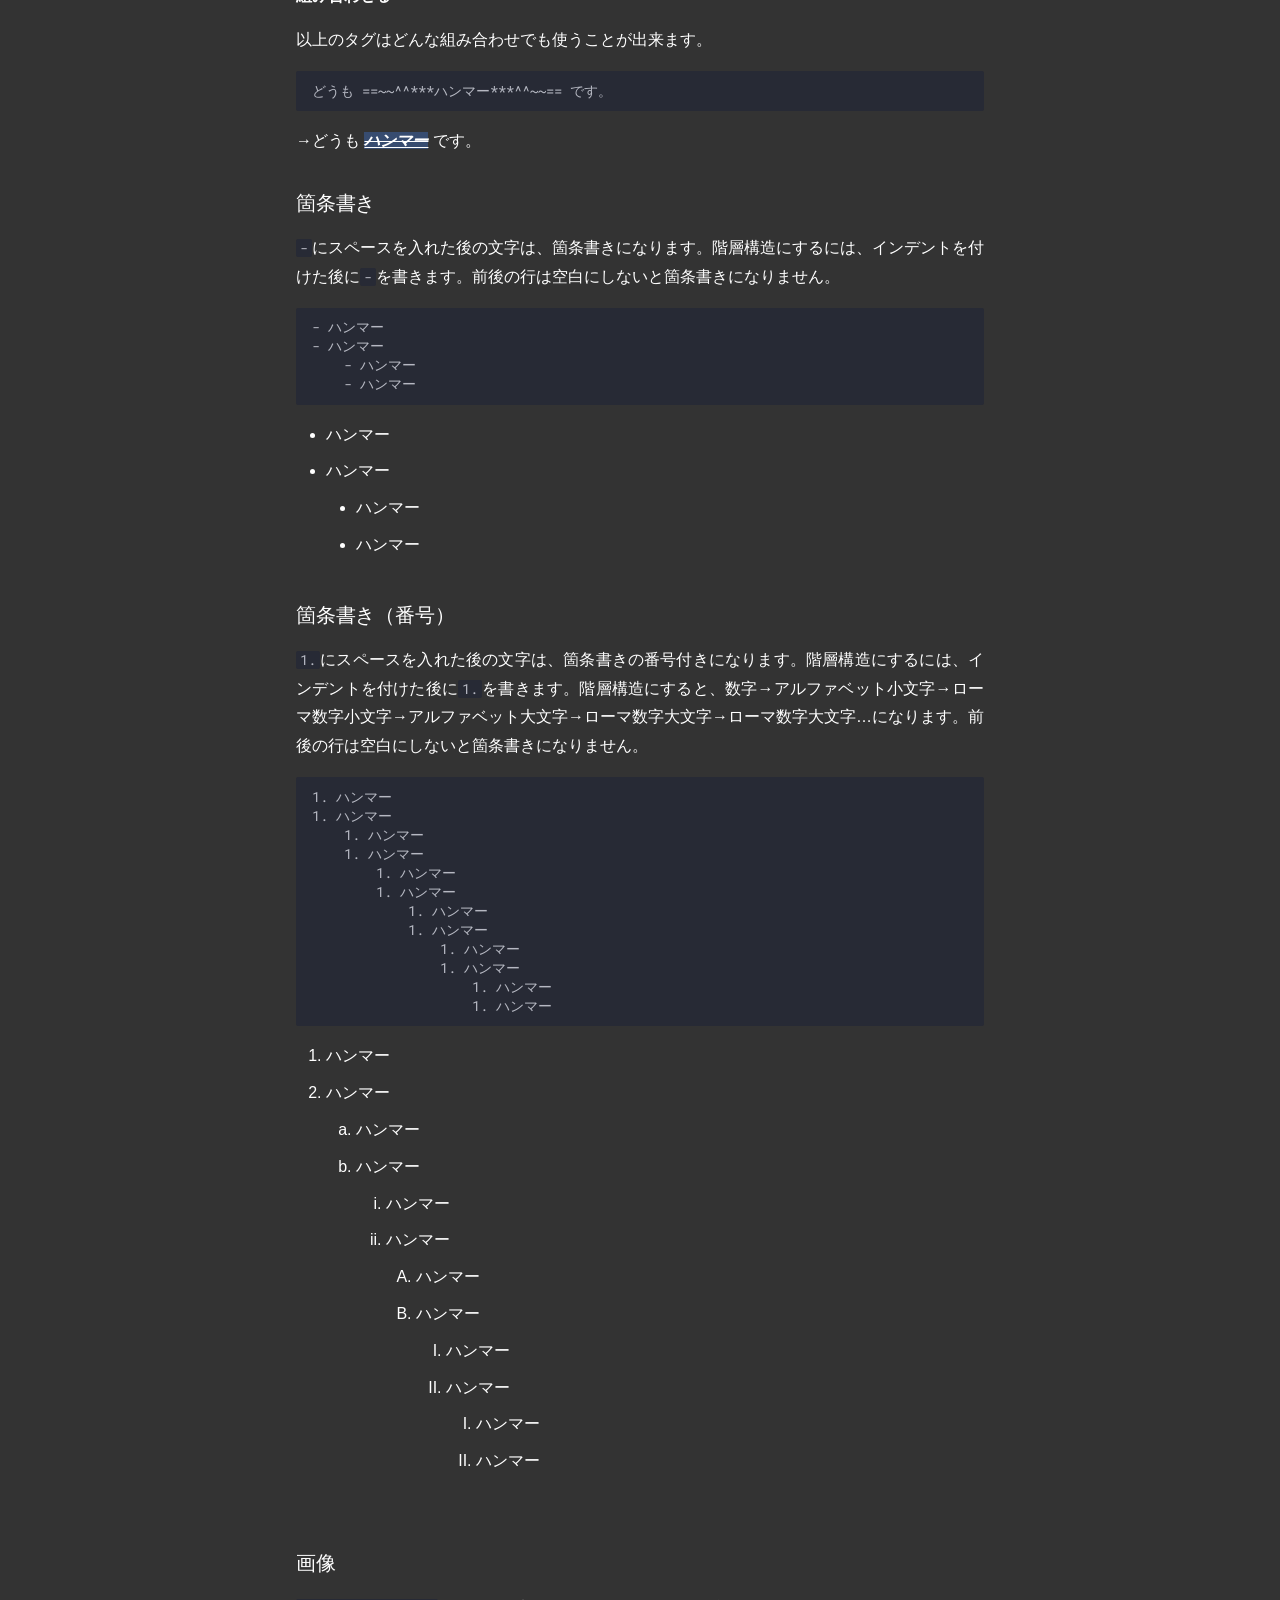
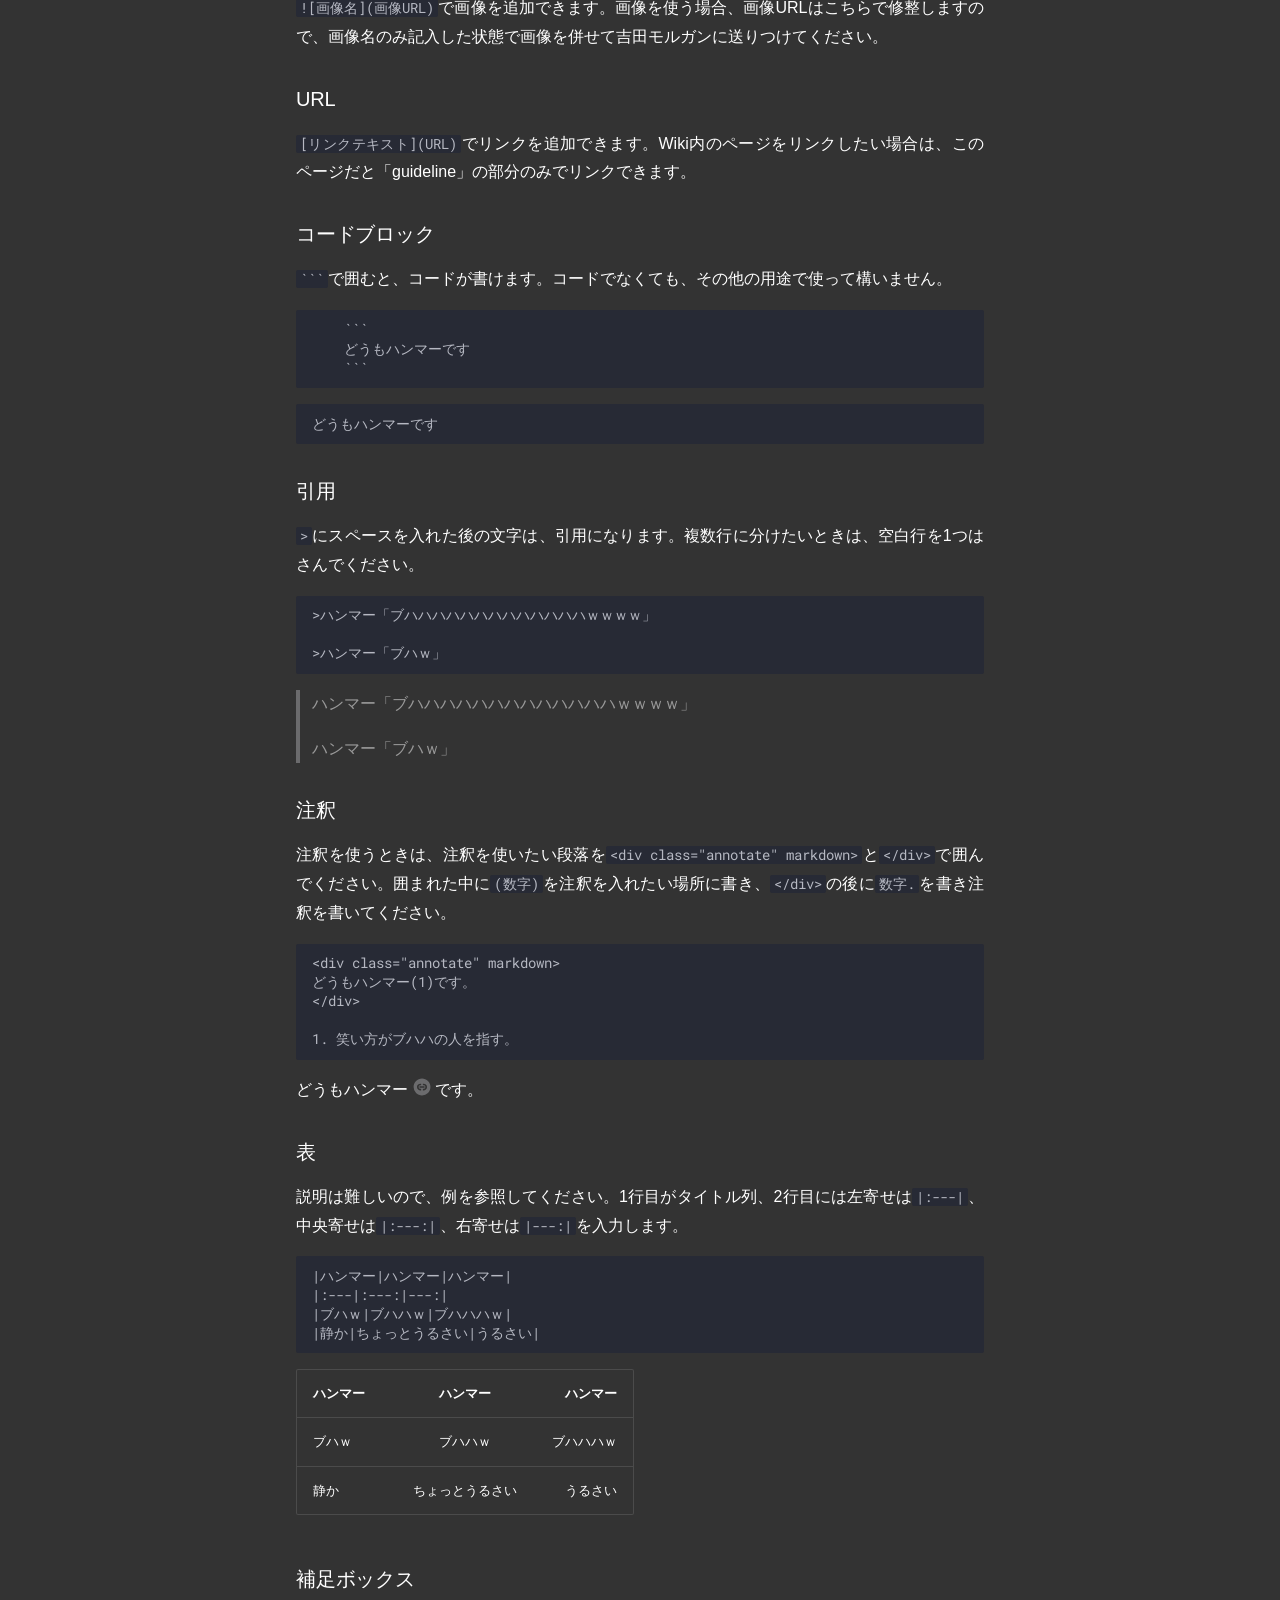
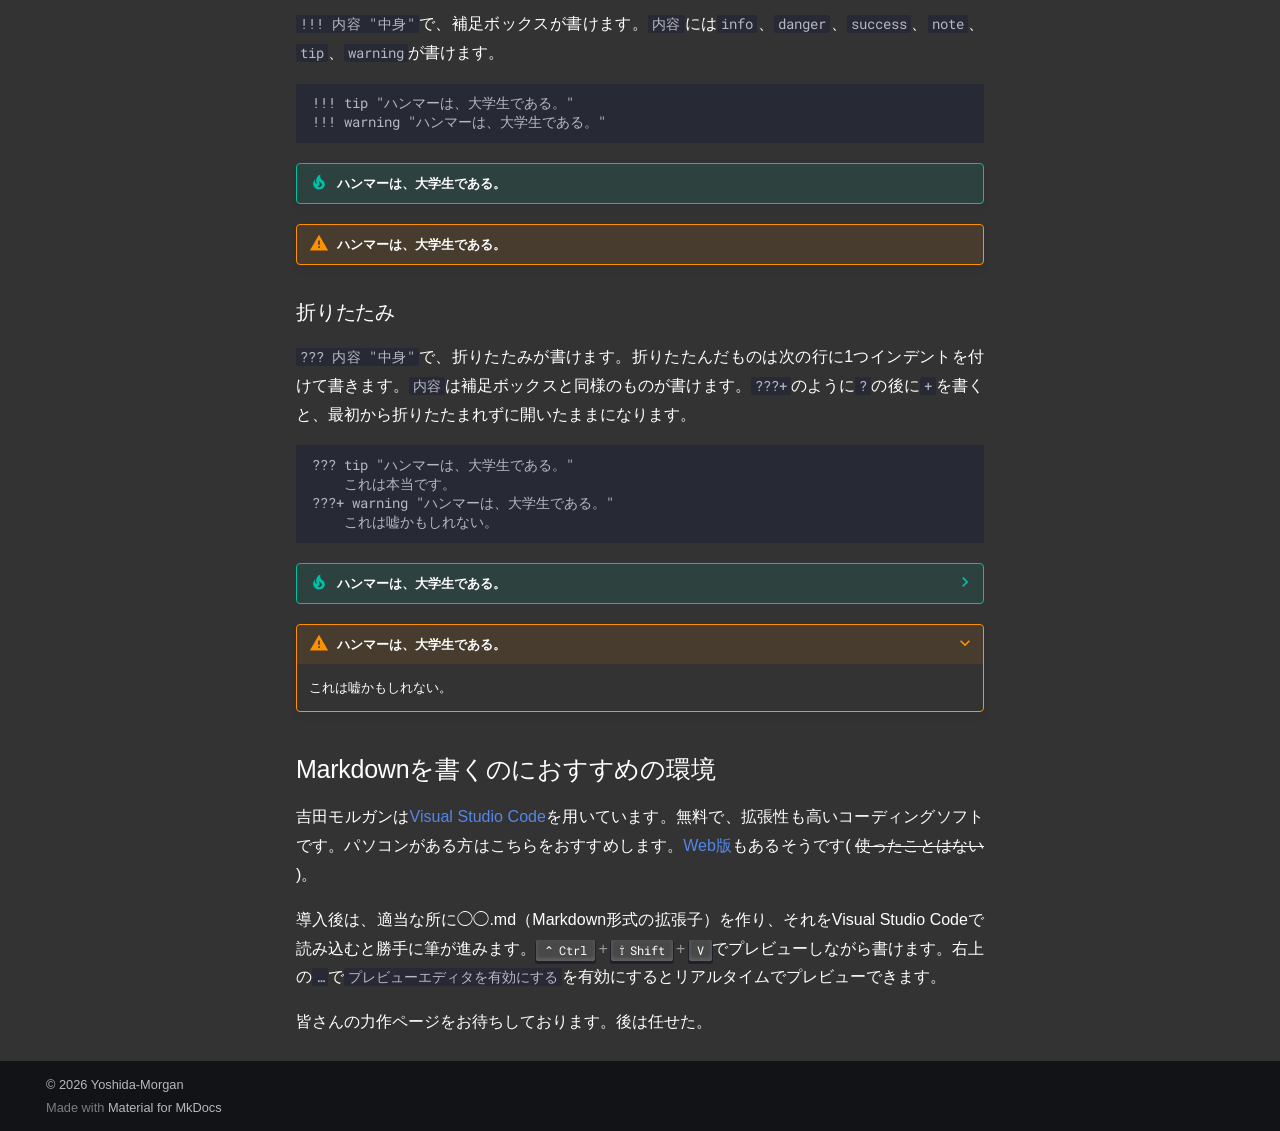
==== commit 052a0fff: "Deployed 181b368 with MkDocs version: 1.6.1" ====
--- a/guideline/index.html
+++ b/guideline/index.html
@@ -13,7 +13,7 @@
         <link rel="canonical" href="https://yoshida-morgan.github.io/ryobowiki/guideline/">
       
       
-        <link rel="prev" href="..">
+        <link rel="prev" href="../fanart/">
       
       
       
@@ -216,6 +216,28 @@
   
   <span class="md-ellipsis">
     ホーム
+    
+  </span>
+  
+
+      </a>
+    </li>
+  
+
+    
+      
+      
+  
+  
+  
+  
+    <li class="md-nav__item">
+      <a href="../fanart/" class="md-nav__link">
+        
+  
+  
+  <span class="md-ellipsis">
+    りょうぼーさん及び各撮影班のファンアートなど書く際に守ること
     
   </span>
   
